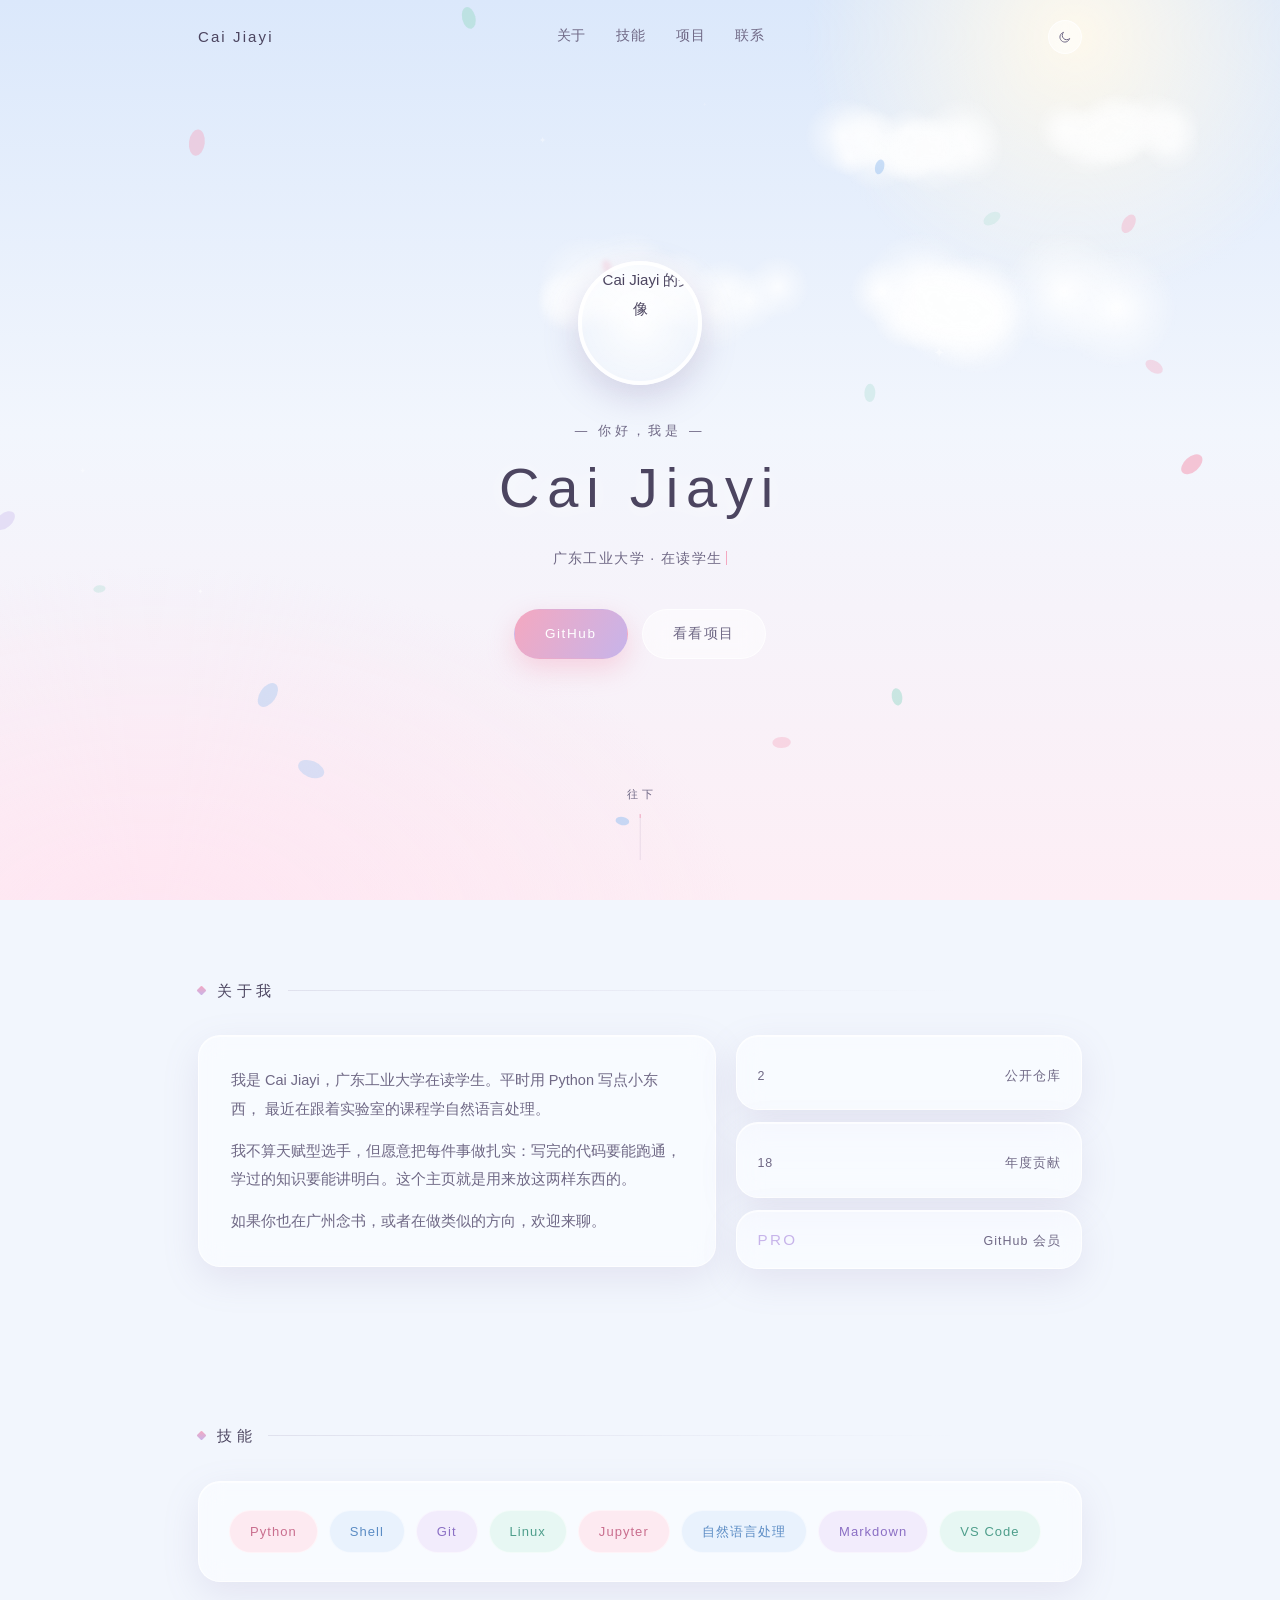
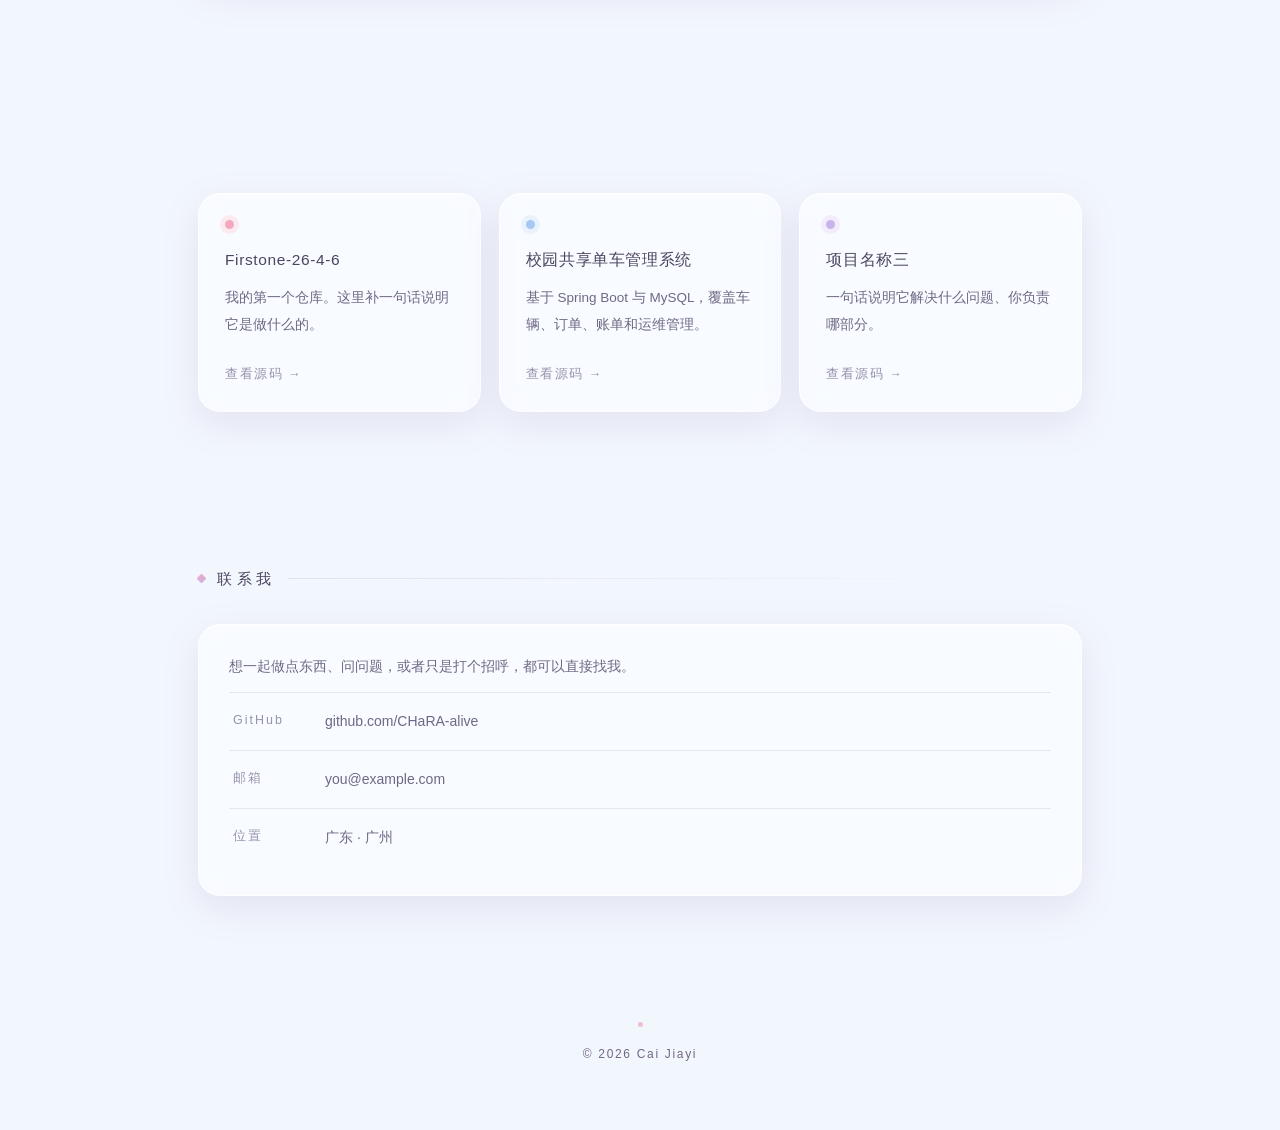
==== index.html @ d414bac1 "Add-campus-bike-management-system" ====
<!DOCTYPE html>
<html lang="zh-CN" data-theme="light">
<head>
  <meta charset="UTF-8" />
  <meta name="viewport" content="width=device-width, initial-scale=1.0" />
  <!-- 改成你的：标签页标题 + 搜索结果里的描述 -->
  <title>Cai Jiayi</title>
  <meta name="description" content="Cai Jiayi 的个人主页。" />
  <link rel="icon" href="data:image/svg+xml,%3Csvg xmlns='http://www.w3.org/2000/svg' viewBox='0 0 32 32'%3E%3Ccircle cx='16' cy='16' r='11' fill='%23f4b6ca'/%3E%3C/svg%3E" />
  <link rel="stylesheet" href="style.css" />
  <script>document.documentElement.classList.add("js");</script>
</head>
<body>
  <!-- 天空、云、花瓣都画在这块 canvas 上 -->
  <canvas id="scene" aria-hidden="true"></canvas>

  <!-- ==================== 导航 ==================== -->
  <header class="nav" id="nav">
    <div class="nav-inner">
      <a class="brand" href="#top">Cai Jiayi</a>
      <nav class="nav-links">
        <a href="#about" class="nav-link">关于</a>
        <a href="#skills" class="nav-link">技能</a>
        <a href="#projects" class="nav-link">项目</a>
        <a href="#contact" class="nav-link">联系</a>
      </nav>
      <button class="theme-btn" id="theme-toggle" type="button" aria-label="切换日夜">
        <svg class="ico-moon" viewBox="0 0 24 24" width="14" height="14" fill="none"
             stroke="currentColor" stroke-width="1.7" stroke-linejoin="round" aria-hidden="true">
          <path d="M20 14.5A8.5 8.5 0 1 1 9.5 4a7 7 0 0 0 10.5 10.5z" />
        </svg>
        <svg class="ico-sun" viewBox="0 0 24 24" width="14" height="14" fill="none"
             stroke="currentColor" stroke-width="1.7" stroke-linecap="round" aria-hidden="true">
          <circle cx="12" cy="12" r="4" />
          <path d="M12 2.8v2M12 19.2v2M4.4 4.4l1.4 1.4M18.2 18.2l1.4 1.4M2.8 12h2M19.2 12h2M4.4 19.6l1.4-1.4M18.2 5.8l1.4-1.4" />
        </svg>
      </button>
    </div>
  </header>

  <main>
    <!-- ==================== 首屏 ==================== -->
    <section class="hero" id="top">
      <div class="hero-inner">
        <!-- 头像：想换成自己的图，把 src 改成本地文件（比如 avatar.jpg）即可 -->
        <div class="avatar-wrap">
          <span class="avatar-halo" aria-hidden="true"></span>
          <img
            class="avatar"
            src="https://avatars.githubusercontent.com/u/273963325?v=4"
            alt="Cai Jiayi 的头像"
          />
        </div>

        <p class="hero-hi">— 你好，我是 —</p>
        <h1 class="hero-name">Cai Jiayi</h1>
        <p class="hero-typed">
          <span id="typed"></span><span class="caret" aria-hidden="true"></span>
        </p>

        <div class="hero-actions">
          <a class="btn btn-solid" href="https://github.com/CHaRA-alive" target="_blank" rel="noopener">GitHub</a>
          <a class="btn btn-line" href="#projects">看看项目</a>
        </div>
      </div>

      <a class="scroll-cue" href="#about" aria-label="向下滚动">
        <span class="cue-text">往下</span>
        <span class="cue-track"><span class="cue-dot"></span></span>
      </a>
    </section>

    <!-- ==================== 关于 ==================== -->
    <section class="section" id="about">
      <h2 class="sec-title reveal">关于我</h2>

      <div class="about-layout">
        <div class="glass panel reveal">
          <p>
            我是 Cai Jiayi，广东工业大学在读学生。平时用 Python 写点小东西，
            最近在跟着实验室的课程学自然语言处理。
          </p>
          <p>
            我不算天赋型选手，但愿意把每件事做扎实：写完的代码要能跑通，
            学过的知识要能讲明白。这个主页就是用来放这两样东西的。
          </p>
          <p class="last">
            如果你也在广州念书，或者在做类似的方向，欢迎来聊。
          </p>
        </div>

        <ul class="facts reveal">
          <li class="glass">
            <b><span class="count" data-count="2">0</span></b>
            <span>公开仓库</span>
          </li>
          <li class="glass">
            <b><span class="count" data-count="18">0</span></b>
            <span>年度贡献</span>
          </li>
          <li class="glass">
            <b class="small">PRO</b>
            <span>GitHub 会员</span>
          </li>
        </ul>
      </div>
    </section>

    <!-- ==================== 技能 ==================== -->
    <section class="section" id="skills">
      <h2 class="sec-title reveal">技能</h2>
      <div class="glass pad reveal">
        <ul class="chips">
          <li class="c1">Python</li>
          <li class="c2">Shell</li>
          <li class="c3">Git</li>
          <li class="c4">Linux</li>
          <li class="c1">Jupyter</li>
          <li class="c2">自然语言处理</li>
          <li class="c3">Markdown</li>
          <li class="c4">VS Code</li>
        </ul>
      </div>
    </section>

    <!-- ==================== 项目 ==================== -->
    <section class="section" id="projects">
      <h2 class="sec-title reveal">项目</h2>

      <div class="cards">
        <a
          class="glass card reveal"
          href="https://github.com/CHaRA-alive/Firstone-26-4-6"
          target="_blank"
          rel="noopener"
        >
          <span class="dot dot-1"></span>
          <h3>Firstone-26-4-6</h3>
          <p>我的第一个仓库。这里补一句话说明它是做什么的。</p>
          <span class="more">查看源码</span>
        </a>

        <a
          class="glass card reveal"
          href="https://github.com/CHaRA-alive/CHaRA-alive.github.io/tree/main/projects/bike-system"
          target="_blank"
          rel="noopener"
        >
          <span class="dot dot-2"></span>
          <h3>校园共享单车管理系统</h3>
          <p>基于 Spring Boot 与 MySQL，覆盖车辆、订单、账单和运维管理。</p>
          <span class="more">查看源码</span>
        </a>

        <a class="glass card reveal" href="https://github.com/CHaRA-alive?tab=repositories" target="_blank" rel="noopener">
          <span class="dot dot-3"></span>
          <h3>项目名称三</h3>
          <p>一句话说明它解决什么问题、你负责哪部分。</p>
          <span class="more">查看源码</span>
        </a>
      </div>
    </section>

    <!-- ==================== 联系 ==================== -->
    <section class="section" id="contact">
      <h2 class="sec-title reveal">联系我</h2>
      <div class="glass pad reveal">
        <p class="contact-lead">
          想一起做点东西、问问题，或者只是打个招呼，都可以直接找我。
        </p>
        <ul class="contact-list">
          <li>
            <span class="k">GitHub</span>
            <a href="https://github.com/CHaRA-alive" target="_blank" rel="noopener">github.com/CHaRA-alive</a>
          </li>
          <li>
            <span class="k">邮箱</span>
            <a href="mailto:you@example.com">you@example.com</a>
          </li>
          <li>
            <span class="k">位置</span>
            <span class="v">广东 · 广州</span>
          </li>
        </ul>
      </div>
    </section>
  </main>

  <footer class="footer">
    <span class="footer-star" aria-hidden="true"></span>
    <p>© <span id="year">2026</span> Cai Jiayi</p>
  </footer>

  <button class="to-top" id="to-top" type="button" aria-label="回到顶部">↑</button>

  <script src="script.js"></script>
</body>
</html>
---- style.css ----
/* =========================================================
   配色：改这里就能换整站颜色

   ★ 想用自己的二次元图片当背景：
     把下面 --hero-image 的 none 改成 url("background.jpg")，
     把图片放进同一个文件夹即可（建议 1920×1080 以上）。
   ========================================================= */
:root {
  --hero-image: none;

  /* 天空渐变：上面冷蓝，下面暖粉 —— 动漫黄昏的常见配色 */
  --sky-1: #dbe8fb;
  --sky-2: #f2f6fd;
  --sky-3: #fdeef5;

  --ink: #4c4560;
  --ink-2: #6f6885;
  --muted: #9791ac;

  /* 四个粉彩点缀色 */
  --pink: #f4a8c0;
  --pink-soft: #fdeaf1;
  --blue: #a6c8f2;
  --blue-soft: #e9f2fd;
  --lav: #c7b4ea;
  --lav-soft: #f2ecfc;
  --mint: #a7ddd0;
  --mint-soft: #e7f7f3;

  /* 玻璃 */
  --glass: rgba(255, 255, 255, 0.5);
  --glass-hi: rgba(255, 255, 255, 0.72);
  --glass-line: rgba(255, 255, 255, 0.75);
  --glass-line-hi: rgba(255, 255, 255, 0.95);
  --glass-shadow: 0 12px 36px rgba(140, 130, 175, 0.15);
  --line: rgba(122, 104, 148, 0.14);

  --font-sans: -apple-system, BlinkMacSystemFont, "PingFang SC",
    "Hiragino Sans GB", "Microsoft YaHei", "Segoe UI", sans-serif;
  --maxw: 940px;
}

/* 夜空 */
[data-theme="dark"] {
  --sky-1: #1a1f3d;
  --sky-2: #241f45;
  --sky-3: #38274a;

  --ink: #ece8f7;
  --ink-2: #bdb6d2;
  --muted: #8b84a6;

  --pink: #eaa6c2;
  --blue: #9dc2f0;
  --lav: #bfa9e6;
  --mint: #a4dbd0;
  --pink-soft: rgba(244, 168, 192, 0.14);
  --blue-soft: rgba(166, 200, 242, 0.14);
  --lav-soft: rgba(199, 180, 234, 0.14);
  --mint-soft: rgba(167, 221, 208, 0.14);

  --glass: rgba(255, 255, 255, 0.07);
  --glass-hi: rgba(255, 255, 255, 0.11);
  --glass-line: rgba(255, 255, 255, 0.14);
  --glass-line-hi: rgba(255, 255, 255, 0.24);
  --glass-shadow: 0 12px 36px rgba(0, 0, 0, 0.32);
  --line: rgba(255, 255, 255, 0.12);
}

* { box-sizing: border-box; }

html {
  scroll-behavior: smooth;
  scroll-padding-top: 84px;
}

body {
  margin: 0;
  min-height: 100vh;
  color: var(--ink);
  font-family: var(--font-sans);
  font-size: 15px;
  line-height: 1.95;
  overflow-x: hidden;
  -webkit-font-smoothing: antialiased;

  /* 第一层：你的图片（默认没有）；第二层：天空渐变 */
  background-color: var(--sky-2);
  background-image: var(--hero-image),
    linear-gradient(180deg, var(--sky-1) 0%, var(--sky-2) 48%, var(--sky-3) 100%);
  background-size: cover, cover;
  background-position: center top, center;
  background-attachment: fixed, fixed;
  background-repeat: no-repeat, no-repeat;
  transition: color 0.5s ease;
}

/* 阳光与地平线的柔光 */
body::before {
  content: "";
  position: fixed;
  inset: 0;
  z-index: 0;
  pointer-events: none;
  background:
    radial-gradient(34vw 34vw at 84% 4%, rgba(255, 249, 235, 0.95), transparent 62%),
    radial-gradient(64vw 40vw at 12% 104%, rgba(255, 226, 240, 0.72), transparent 72%);
}

[data-theme="dark"] body::before {
  background:
    radial-gradient(30vw 30vw at 84% 4%, rgba(255, 246, 214, 0.22), transparent 62%),
    radial-gradient(64vw 40vw at 12% 104%, rgba(120, 90, 160, 0.42), transparent 72%);
}

a { color: inherit; text-decoration: none; }

/* ===================== 云与花瓣的画布 ===================== */
#scene {
  position: fixed;
  inset: 0;
  width: 100%;
  height: 100%;
  z-index: 1;
  pointer-events: none;
}

.nav, main, .footer, .to-top { position: relative; z-index: 2; }

/* ===================== 毛玻璃 ===================== */
.glass {
  border-radius: 22px;
  background: var(--glass);
  border: 1px solid var(--glass-line);
  backdrop-filter: blur(12px) saturate(150%);
  -webkit-backdrop-filter: blur(12px) saturate(150%);
  box-shadow: var(--glass-shadow), inset 0 1px 0 rgba(255, 255, 255, 0.7);
  transition: background 0.45s ease, border-color 0.45s ease, box-shadow 0.45s ease,
    transform 0.45s cubic-bezier(0.22, 1, 0.36, 1);
}

[data-theme="dark"] .glass {
  box-shadow: var(--glass-shadow), inset 0 1px 0 rgba(255, 255, 255, 0.07);
}

.pad { padding: 28px 30px; }

/* ===================== 导航 ===================== */
.nav {
  position: fixed;
  top: 0;
  left: 0;
  right: 0;
  z-index: 10;
  border-bottom: 1px solid transparent;
  transition: background 0.4s ease, border-color 0.4s ease, backdrop-filter 0.4s ease;
}

.nav.scrolled {
  background: var(--glass);
  backdrop-filter: blur(14px) saturate(160%);
  -webkit-backdrop-filter: blur(14px) saturate(160%);
  border-bottom-color: var(--glass-line);
}

.nav-inner {
  max-width: var(--maxw);
  margin: 0 auto;
  padding: 20px 28px;
  display: flex;
  align-items: center;
  justify-content: space-between;
  gap: 18px;
}

.brand {
  font-size: 15px;
  font-weight: 500;
  letter-spacing: 0.14em;
}

.nav-links {
  display: flex;
  gap: 30px;
  font-size: 13.5px;
  letter-spacing: 0.06em;
}

.nav-link {
  position: relative;
  color: var(--ink-2);
  padding-bottom: 2px;
  transition: color 0.3s ease;
}

.nav-link::after {
  content: "";
  position: absolute;
  left: 50%;
  bottom: -5px;
  width: 4px;
  height: 4px;
  margin-left: -2px;
  border-radius: 50%;
  background: var(--pink);
  opacity: 0;
  transform: scale(0.4);
  transition: opacity 0.3s ease, transform 0.3s ease;
}

.nav-link:hover { color: var(--ink); }
.nav-link.active { color: var(--ink); }
.nav-link.active::after,
.nav-link:hover::after { opacity: 1; transform: scale(1); }

.theme-btn {
  width: 34px;
  height: 34px;
  display: grid;
  place-items: center;
  border-radius: 50%;
  border: 1px solid var(--glass-line);
  background: var(--glass);
  backdrop-filter: blur(10px);
  -webkit-backdrop-filter: blur(10px);
  color: var(--ink-2);
  cursor: pointer;
  transition: color 0.3s ease, border-color 0.3s ease, transform 0.4s ease;
}

.theme-btn:hover {
  color: var(--pink);
  border-color: var(--pink);
  transform: rotate(18deg);
}

.theme-btn svg { display: block; }
.ico-sun { display: none !important; }
[data-theme="dark"] .ico-sun { display: block !important; }
[data-theme="dark"] .ico-moon { display: none !important; }

/* ===================== 首屏 ===================== */
.hero {
  min-height: 100vh;
  min-height: 100svh;
  display: flex;
  flex-direction: column;
  align-items: center;
  justify-content: center;
  text-align: center;
  padding: 130px 28px 110px;
  position: relative;
}

.hero-inner { max-width: 620px; }

.avatar-wrap {
  position: relative;
  width: 124px;
  height: 124px;
  margin: 0 auto 34px;
  animation: float 6.5s ease-in-out infinite;
}

@keyframes float {
  0%, 100% { transform: translateY(0); }
  50% { transform: translateY(-9px); }
}

.avatar-halo {
  position: absolute;
  inset: -16px;
  border-radius: 50%;
  background: radial-gradient(circle, rgba(255, 255, 255, 0.85), rgba(255, 255, 255, 0) 70%);
  backdrop-filter: blur(2px);
  animation: halo 5s ease-in-out infinite;
}

@keyframes halo {
  0%, 100% { transform: scale(1); opacity: 0.95; }
  50% { transform: scale(1.14); opacity: 0.5; }
}

.avatar {
  position: relative;
  width: 100%;
  height: 100%;
  border-radius: 50%;
  object-fit: cover;
  display: block;
  border: 4px solid rgba(255, 255, 255, 0.9);
  box-shadow: 0 12px 34px rgba(140, 130, 175, 0.3);
}

[data-theme="dark"] .avatar { border-color: rgba(255, 255, 255, 0.18); }

.hero-hi {
  margin: 0 0 10px;
  font-size: 12.5px;
  letter-spacing: 0.3em;
  color: var(--ink-2);
}

.hero-name {
  margin: 0;
  font-size: clamp(2.2rem, 7vw, 3.5rem);
  font-weight: 300;
  letter-spacing: 0.14em;
  line-height: 1.25;
  color: var(--ink);
  text-shadow: 0 2px 18px rgba(255, 255, 255, 0.9);
}

[data-theme="dark"] .hero-name { text-shadow: 0 2px 18px rgba(0, 0, 0, 0.6); }

.hero-typed {
  margin: 22px 0 36px;
  min-height: 1.9em;
  font-size: 14px;
  letter-spacing: 0.1em;
  color: var(--ink-2);
  text-shadow: 0 1px 10px rgba(255, 255, 255, 0.85);
}

[data-theme="dark"] .hero-typed { text-shadow: 0 1px 10px rgba(0, 0, 0, 0.55); }

.caret {
  display: inline-block;
  width: 1px;
  height: 1em;
  margin-left: 4px;
  vertical-align: -0.12em;
  background: var(--pink);
  animation: blink 1.1s steps(1) infinite;
}

@keyframes blink { 50% { opacity: 0; } }

.hero-actions {
  display: flex;
  gap: 14px;
  justify-content: center;
  flex-wrap: wrap;
}

/* ===================== 按钮 ===================== */
.btn {
  display: inline-block;
  padding: 11px 30px;
  border-radius: 999px;
  font-size: 13.5px;
  letter-spacing: 0.12em;
  border: 1px solid transparent;
  transition: transform 0.35s cubic-bezier(0.22, 1, 0.36, 1), box-shadow 0.35s ease,
    border-color 0.35s ease, color 0.35s ease, background 0.35s ease;
}

.btn:hover { transform: translateY(-3px); }

.btn-solid {
  background: linear-gradient(120deg, var(--pink), var(--lav));
  color: #fff;
  box-shadow: 0 10px 26px rgba(244, 168, 192, 0.45);
}

.btn-solid:hover { box-shadow: 0 16px 34px rgba(244, 168, 192, 0.55); }

.btn-line {
  border-color: var(--glass-line);
  background: var(--glass);
  backdrop-filter: blur(12px);
  -webkit-backdrop-filter: blur(12px);
  color: var(--ink-2);
}

.btn-line:hover { border-color: var(--blue); color: var(--ink); }

/* ===================== 向下滚动 ===================== */
.scroll-cue {
  position: absolute;
  bottom: 40px;
  left: 50%;
  transform: translateX(-50%);
  display: flex;
  flex-direction: column;
  align-items: center;
  gap: 10px;
}

.cue-text {
  font-size: 10.5px;
  letter-spacing: 0.4em;
  color: var(--ink-2);
  padding-left: 0.4em;
}

.cue-track {
  position: relative;
  width: 1px;
  height: 46px;
  background: var(--line);
  overflow: hidden;
}

.cue-dot {
  position: absolute;
  left: -1.5px;
  width: 4px;
  height: 4px;
  border-radius: 50%;
  background: var(--pink);
  animation: drop 2.2s cubic-bezier(0.6, 0, 0.4, 1) infinite;
}

@keyframes drop {
  0% { top: -6px; opacity: 0; }
  25% { opacity: 1; }
  70% { opacity: 1; }
  100% { top: 46px; opacity: 0; }
}

/* ===================== 区块 ===================== */
.section {
  max-width: var(--maxw);
  margin: 0 auto;
  padding: 76px 28px;
}

.sec-title {
  display: flex;
  align-items: center;
  gap: 12px;
  margin: 0 0 30px;
  font-size: 15px;
  font-weight: 500;
  letter-spacing: 0.3em;
}

.sec-title::before {
  content: "";
  width: 7px;
  height: 7px;
  border-radius: 1px;
  background: linear-gradient(135deg, var(--pink), var(--lav));
  transform: rotate(45deg);
}

.sec-title::after {
  content: "";
  flex: 1;
  height: 1px;
  background: linear-gradient(90deg, var(--line), transparent 85%);
}

/* ===================== 关于 ===================== */
.about-layout {
  display: grid;
  grid-template-columns: 1.5fr 1fr;
  gap: 20px;
  align-items: start;
}

.panel { padding: 30px 32px; }

.panel p {
  margin: 0 0 14px;
  color: var(--ink-2);
  font-size: 14.5px;
}

.panel p.last { margin-bottom: 0; }

.facts {
  list-style: none;
  margin: 0;
  padding: 0;
  display: grid;
  gap: 12px;
}

.facts li {
  display: flex;
  align-items: baseline;
  justify-content: space-between;
  gap: 12px;
  padding: 14px 20px;
}

.facts li:hover {
  transform: translateX(5px);
  border-color: var(--glass-line-hi);
}

.facts b {
  font-size: 1.45rem;
  font-weight: 400;
  color: var(--pink);
}

.facts b.small { font-size: 0.95rem; letter-spacing: 0.16em; color: var(--lav); }

.facts span { font-size: 12.5px; letter-spacing: 0.08em; color: var(--ink-2); }

/* ===================== 技能 ===================== */
.chips {
  list-style: none;
  margin: 0;
  padding: 0;
  display: flex;
  flex-wrap: wrap;
  gap: 11px;
}

.chips li {
  padding: 8px 20px;
  border-radius: 999px;
  font-size: 13px;
  letter-spacing: 0.08em;
  border: 1px solid rgba(255, 255, 255, 0.5);
  transition: transform 0.4s cubic-bezier(0.22, 1, 0.36, 1), box-shadow 0.4s ease;
}

.chips li:hover {
  transform: translateY(-4px);
  box-shadow: 0 10px 22px rgba(150, 135, 185, 0.22);
}

.c1 { background: var(--pink-soft); color: #c96e8e; }
.c2 { background: var(--blue-soft); color: #5b8cc4; }
.c3 { background: var(--lav-soft); color: #8b6fc4; }
.c4 { background: var(--mint-soft); color: #4e9e8b; }

[data-theme="dark"] .c1 { color: #f0b3c8; }
[data-theme="dark"] .c2 { color: #b0cdf5; }
[data-theme="dark"] .c3 { color: #cebdee; }
[data-theme="dark"] .c4 { color: #b0e3d7; }
[data-theme="dark"] .chips li { border-color: rgba(255, 255, 255, 0.12); }

/* ===================== 项目 ===================== */
.cards {
  display: grid;
  grid-template-columns: repeat(auto-fit, minmax(240px, 1fr));
  gap: 18px;
}

.card {
  display: block;
  padding: 26px 26px 24px;
}

.card:hover {
  transform: translateY(-7px);
  background: var(--glass-hi);
  border-color: var(--glass-line-hi);
}

.dot {
  display: block;
  width: 9px;
  height: 9px;
  border-radius: 50%;
  margin-bottom: 16px;
}

.dot-1 { background: var(--pink); box-shadow: 0 0 0 5px var(--pink-soft); }
.dot-2 { background: var(--blue); box-shadow: 0 0 0 5px var(--blue-soft); }
.dot-3 { background: var(--lav); box-shadow: 0 0 0 5px var(--lav-soft); }

.card h3 {
  margin: 0 0 10px;
  font-size: 15.5px;
  font-weight: 500;
  letter-spacing: 0.04em;
}

.card p {
  margin: 0 0 20px;
  font-size: 13.5px;
  color: var(--ink-2);
}

.more {
  font-size: 12.5px;
  letter-spacing: 0.12em;
  color: var(--muted);
  transition: color 0.35s ease;
}

.more::after { content: " →"; }
.card:hover .more { color: var(--pink); }

/* ===================== 联系 ===================== */
.contact-lead {
  margin: 0 0 12px;
  font-size: 14px;
  color: var(--ink-2);
}

.contact-list {
  list-style: none;
  margin: 0;
  padding: 0;
  border-top: 1px solid var(--line);
}

.contact-list li {
  display: flex;
  gap: 24px;
  padding: 15px 4px;
  border-bottom: 1px solid var(--line);
  font-size: 14px;
  transition: padding-left 0.4s cubic-bezier(0.22, 1, 0.36, 1);
}

.contact-list li:last-child { border-bottom: 0; }
.contact-list li:hover { padding-left: 14px; }

.contact-list .k {
  flex: 0 0 68px;
  font-size: 12.5px;
  letter-spacing: 0.16em;
  color: var(--muted);
}

.contact-list a { color: var(--ink-2); transition: color 0.3s ease; }
.contact-list a:hover { color: var(--pink); }
.contact-list .v { color: var(--ink-2); }

/* ===================== 页脚 ===================== */
.footer {
  padding: 50px 28px 64px;
  text-align: center;
}

.footer-star {
  display: block;
  width: 5px;
  height: 5px;
  margin: 0 auto 16px;
  border-radius: 50%;
  background: var(--pink);
  opacity: 0.75;
}

.footer p {
  margin: 0;
  font-size: 12px;
  letter-spacing: 0.14em;
  color: var(--ink-2);
  text-shadow: 0 1px 10px rgba(255, 255, 255, 0.8);
}

[data-theme="dark"] .footer p { text-shadow: 0 1px 10px rgba(0, 0, 0, 0.6); }

/* ===================== 回到顶部 ===================== */
.to-top {
  position: fixed;
  right: 26px;
  bottom: 26px;
  z-index: 10;
  width: 40px;
  height: 40px;
  border-radius: 50%;
  border: 1px solid var(--glass-line);
  background: var(--glass);
  backdrop-filter: blur(12px);
  -webkit-backdrop-filter: blur(12px);
  color: var(--ink-2);
  font-size: 14px;
  cursor: pointer;
  opacity: 0;
  visibility: hidden;
  transform: translateY(10px);
  transition: opacity 0.45s ease, transform 0.45s ease, visibility 0.45s,
    color 0.35s ease, border-color 0.35s ease;
}

.to-top.show { opacity: 1; visibility: visible; transform: none; }
.to-top:hover { color: var(--pink); border-color: var(--pink); }

/* ===================== 滚动出现 ===================== */
.js .reveal {
  opacity: 0;
  transform: translateY(20px);
  transition: opacity 0.95s cubic-bezier(0.22, 1, 0.36, 1),
    transform 0.95s cubic-bezier(0.22, 1, 0.36, 1);
}

.js .reveal.in {
  opacity: 1;
  transform: none;
}

.js .cards .reveal:nth-child(2) { transition-delay: 0.1s; }
.js .cards .reveal:nth-child(3) { transition-delay: 0.2s; }
.js .facts.reveal li:nth-child(2) { transition-delay: 0.08s; }
.js .facts.reveal li:nth-child(3) { transition-delay: 0.16s; }

/* ===================== 窄屏 ===================== */
@media (max-width: 760px) {
  body { font-size: 14.5px; }
  .nav-inner { padding: 15px 18px; }
  .nav-links { gap: 18px; font-size: 12.5px; }
  .brand { font-size: 13.5px; }
  .section { padding: 56px 20px; }
  .about-layout { grid-template-columns: 1fr; gap: 14px; }
  .panel { padding: 24px 22px; }
  .pad { padding: 22px 20px; }
  .avatar-wrap { width: 104px; height: 104px; margin-bottom: 26px; }
  .hero-name { letter-spacing: 0.1em; }
  .to-top { right: 16px; bottom: 16px; }
  .glass { backdrop-filter: blur(9px) saturate(140%); -webkit-backdrop-filter: blur(9px) saturate(140%); }
}

@media (prefers-reduced-motion: reduce) {
  html { scroll-behavior: auto; }
  .avatar-wrap, .avatar-halo, .cue-dot, .caret { animation: none !important; }
  .js .reveal { opacity: 1; transform: none; transition: none; }
}
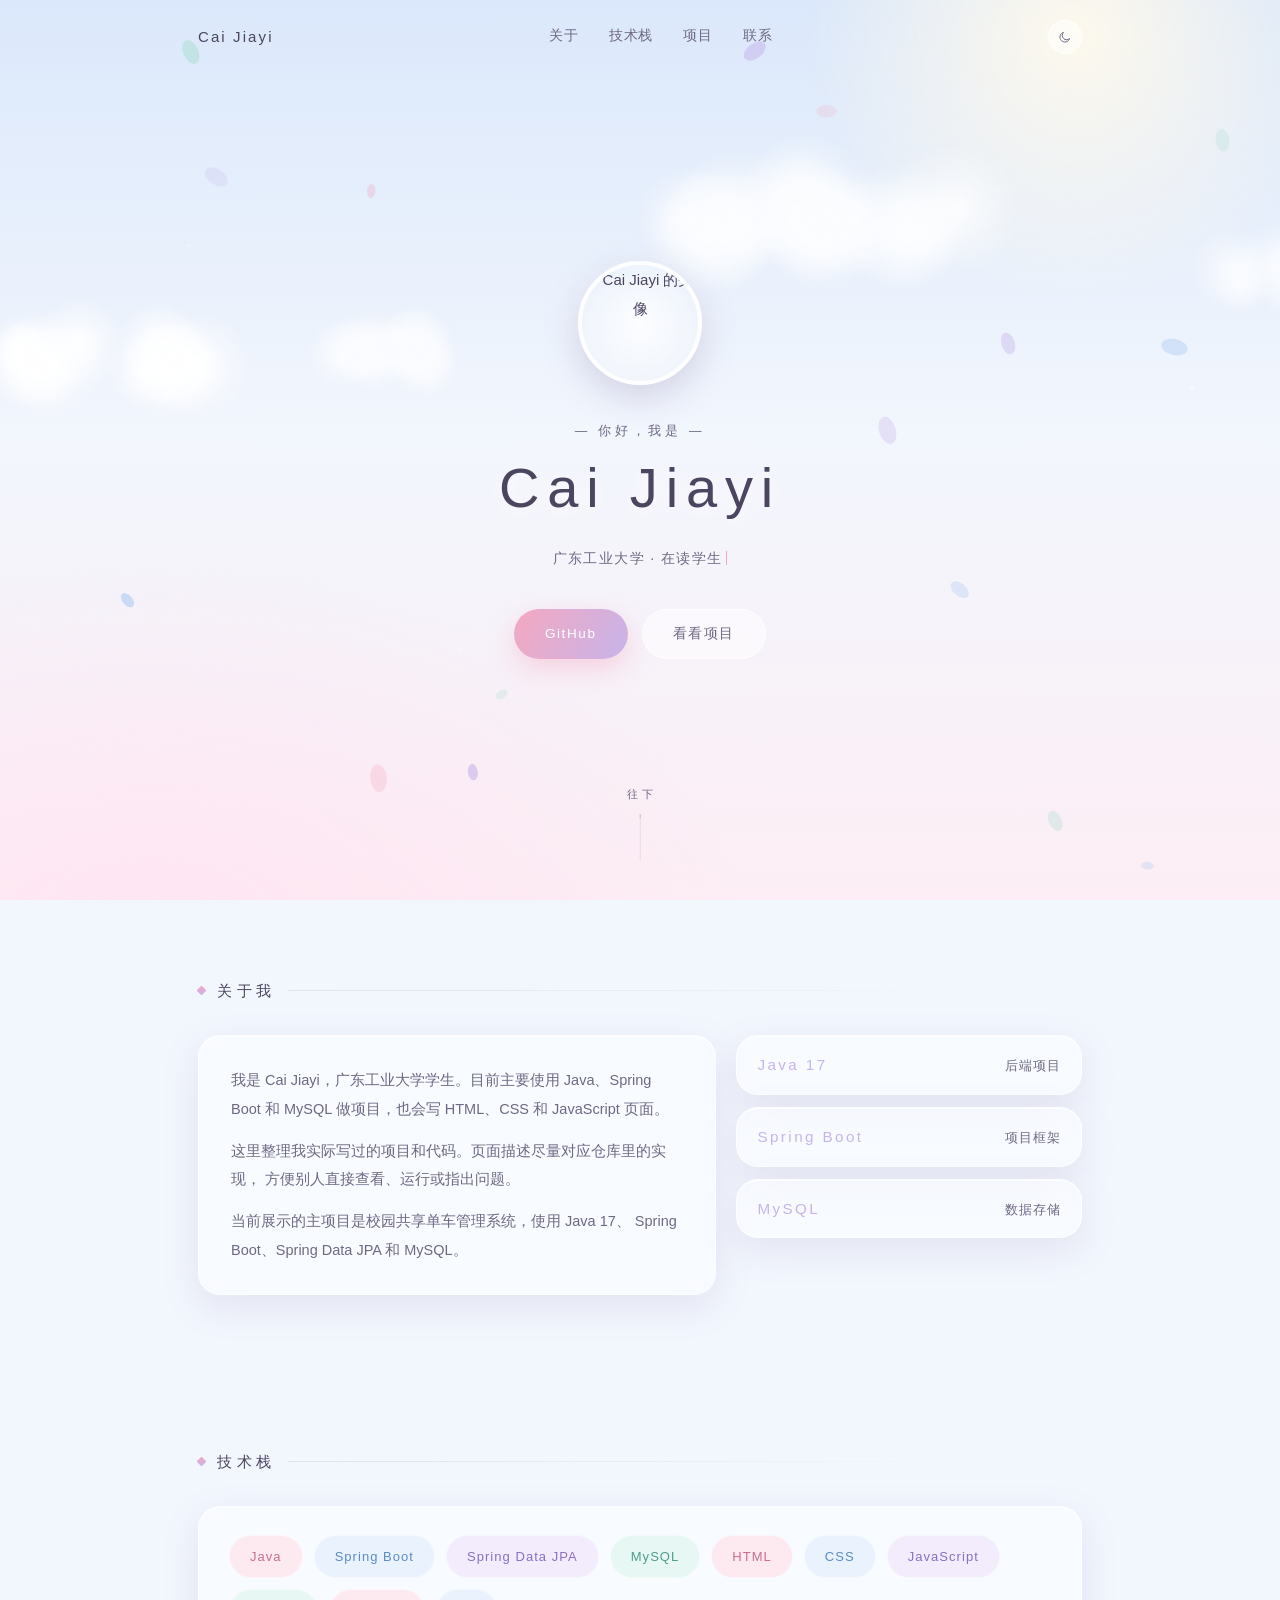
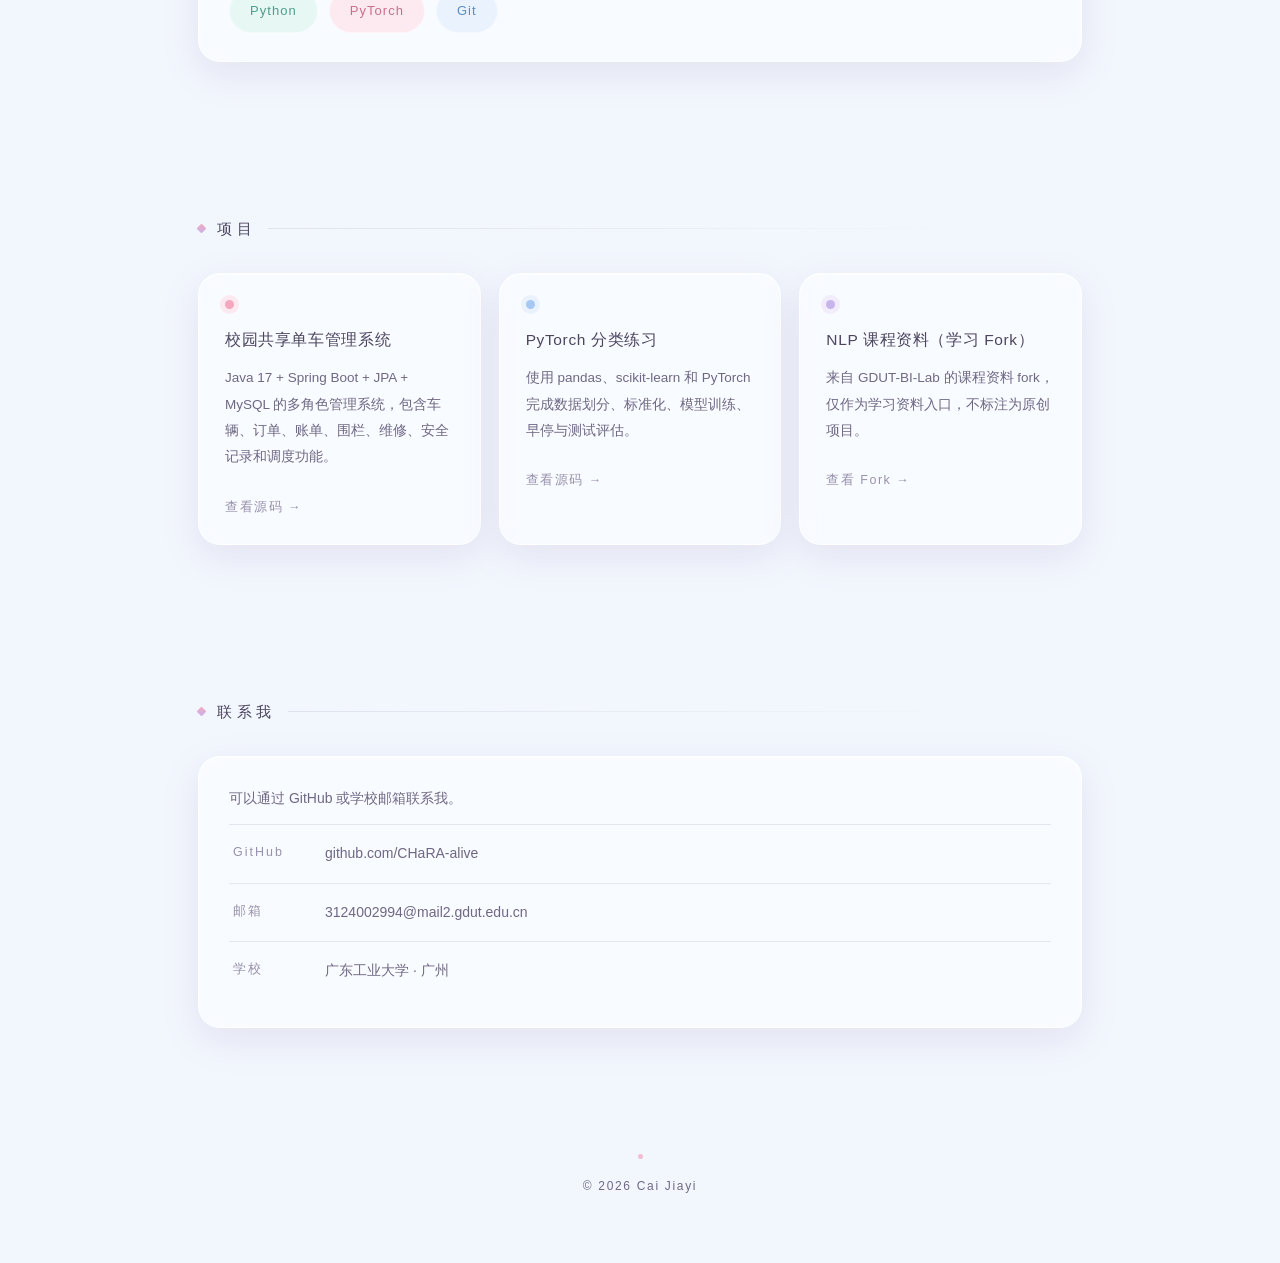
==== commit 6a99d56f: "Correct-homepage-content" ====
--- a/index.html
+++ b/index.html
@@ -3,9 +3,8 @@
 <head>
   <meta charset="UTF-8" />
   <meta name="viewport" content="width=device-width, initial-scale=1.0" />
-  <!-- 改成你的：标签页标题 + 搜索结果里的描述 -->
-  <title>Cai Jiayi</title>
-  <meta name="description" content="Cai Jiayi 的个人主页。" />
+  <title>Cai Jiayi | 个人项目主页</title>
+  <meta name="description" content="Cai Jiayi 的个人项目主页，记录 Java、Spring Boot 和 MySQL 相关项目。" />
   <link rel="icon" href="data:image/svg+xml,%3Csvg xmlns='http://www.w3.org/2000/svg' viewBox='0 0 32 32'%3E%3Ccircle cx='16' cy='16' r='11' fill='%23f4b6ca'/%3E%3C/svg%3E" />
   <link rel="stylesheet" href="style.css" />
   <script>document.documentElement.classList.add("js");</script>
@@ -20,7 +19,7 @@
       <a class="brand" href="#top">Cai Jiayi</a>
       <nav class="nav-links">
         <a href="#about" class="nav-link">关于</a>
-        <a href="#skills" class="nav-link">技能</a>
+        <a href="#skills" class="nav-link">技术栈</a>
         <a href="#projects" class="nav-link">项目</a>
         <a href="#contact" class="nav-link">联系</a>
       </nav>
@@ -42,7 +41,6 @@
     <!-- ==================== 首屏 ==================== -->
     <section class="hero" id="top">
       <div class="hero-inner">
-        <!-- 头像：想换成自己的图，把 src 改成本地文件（比如 avatar.jpg）即可 -->
         <div class="avatar-wrap">
           <span class="avatar-halo" aria-hidden="true"></span>
           <img
@@ -77,30 +75,31 @@
       <div class="about-layout">
         <div class="glass panel reveal">
           <p>
-            我是 Cai Jiayi，广东工业大学在读学生。平时用 Python 写点小东西，
-            最近在跟着实验室的课程学自然语言处理。
+            我是 Cai Jiayi，广东工业大学学生。目前主要使用 Java、Spring Boot
+            和 MySQL 做项目，也会写 HTML、CSS 和 JavaScript 页面。
           </p>
           <p>
-            我不算天赋型选手，但愿意把每件事做扎实：写完的代码要能跑通，
-            学过的知识要能讲明白。这个主页就是用来放这两样东西的。
+            这里整理我实际写过的项目和代码。页面描述尽量对应仓库里的实现，
+            方便别人直接查看、运行或指出问题。
           </p>
           <p class="last">
-            如果你也在广州念书，或者在做类似的方向，欢迎来聊。
+            当前展示的主项目是校园共享单车管理系统，使用 Java 17、
+            Spring Boot、Spring Data JPA 和 MySQL。
           </p>
         </div>
 
         <ul class="facts reveal">
           <li class="glass">
-            <b><span class="count" data-count="2">0</span></b>
-            <span>公开仓库</span>
+            <b class="small">Java 17</b>
+            <span>后端项目</span>
           </li>
           <li class="glass">
-            <b><span class="count" data-count="18">0</span></b>
-            <span>年度贡献</span>
+            <b class="small">Spring Boot</b>
+            <span>项目框架</span>
           </li>
           <li class="glass">
-            <b class="small">PRO</b>
-            <span>GitHub 会员</span>
+            <b class="small">MySQL</b>
+            <span>数据存储</span>
           </li>
         </ul>
       </div>
@@ -108,17 +107,19 @@
 
     <!-- ==================== 技能 ==================== -->
     <section class="section" id="skills">
-      <h2 class="sec-title reveal">技能</h2>
+      <h2 class="sec-title reveal">技术栈</h2>
       <div class="glass pad reveal">
         <ul class="chips">
-          <li class="c1">Python</li>
-          <li class="c2">Shell</li>
-          <li class="c3">Git</li>
-          <li class="c4">Linux</li>
-          <li class="c1">Jupyter</li>
-          <li class="c2">自然语言处理</li>
-          <li class="c3">Markdown</li>
-          <li class="c4">VS Code</li>
+          <li class="c1">Java</li>
+          <li class="c2">Spring Boot</li>
+          <li class="c3">Spring Data JPA</li>
+          <li class="c4">MySQL</li>
+          <li class="c1">HTML</li>
+          <li class="c2">CSS</li>
+          <li class="c3">JavaScript</li>
+          <li class="c4">Python</li>
+          <li class="c1">PyTorch</li>
+          <li class="c2">Git</li>
         </ul>
       </div>
     </section>
@@ -130,33 +131,33 @@
       <div class="cards">
         <a
           class="glass card reveal"
-          href="https://github.com/CHaRA-alive/Firstone-26-4-6"
+          href="https://github.com/CHaRA-alive/CHaRA-alive.github.io/tree/main/projects/bike-system"
           target="_blank"
           rel="noopener"
         >
           <span class="dot dot-1"></span>
-          <h3>Firstone-26-4-6</h3>
-          <p>我的第一个仓库。这里补一句话说明它是做什么的。</p>
+          <h3>校园共享单车管理系统</h3>
+          <p>Java 17 + Spring Boot + JPA + MySQL 的多角色管理系统，包含车辆、订单、账单、围栏、维修、安全记录和调度功能。</p>
           <span class="more">查看源码</span>
         </a>
 
         <a
           class="glass card reveal"
-          href="https://github.com/CHaRA-alive/CHaRA-alive.github.io/tree/main/projects/bike-system"
+          href="https://github.com/CHaRA-alive/Firstone-26-4-6"
           target="_blank"
           rel="noopener"
         >
           <span class="dot dot-2"></span>
-          <h3>校园共享单车管理系统</h3>
-          <p>基于 Spring Boot 与 MySQL，覆盖车辆、订单、账单和运维管理。</p>
+          <h3>PyTorch 分类练习</h3>
+          <p>使用 pandas、scikit-learn 和 PyTorch 完成数据划分、标准化、模型训练、早停与测试评估。</p>
           <span class="more">查看源码</span>
         </a>
 
-        <a class="glass card reveal" href="https://github.com/CHaRA-alive?tab=repositories" target="_blank" rel="noopener">
+        <a class="glass card reveal" href="https://github.com/CHaRA-alive/teaching-nlp" target="_blank" rel="noopener">
           <span class="dot dot-3"></span>
-          <h3>项目名称三</h3>
-          <p>一句话说明它解决什么问题、你负责哪部分。</p>
-          <span class="more">查看源码</span>
+          <h3>NLP 课程资料（学习 Fork）</h3>
+          <p>来自 GDUT-BI-Lab 的课程资料 fork，仅作为学习资料入口，不标注为原创项目。</p>
+          <span class="more">查看 Fork</span>
         </a>
       </div>
     </section>
@@ -166,7 +167,7 @@
       <h2 class="sec-title reveal">联系我</h2>
       <div class="glass pad reveal">
         <p class="contact-lead">
-          想一起做点东西、问问题，或者只是打个招呼，都可以直接找我。
+          可以通过 GitHub 或学校邮箱联系我。
         </p>
         <ul class="contact-list">
           <li>
@@ -175,11 +176,11 @@
           </li>
           <li>
             <span class="k">邮箱</span>
-            <a href="mailto:you@example.com">you@example.com</a>
+            <a href="mailto:3124002994@mail2.gdut.edu.cn">3124002994@mail2.gdut.edu.cn</a>
           </li>
           <li>
-            <span class="k">位置</span>
-            <span class="v">广东 · 广州</span>
+            <span class="k">学校</span>
+            <span class="v">广东工业大学 · 广州</span>
           </li>
         </ul>
       </div>
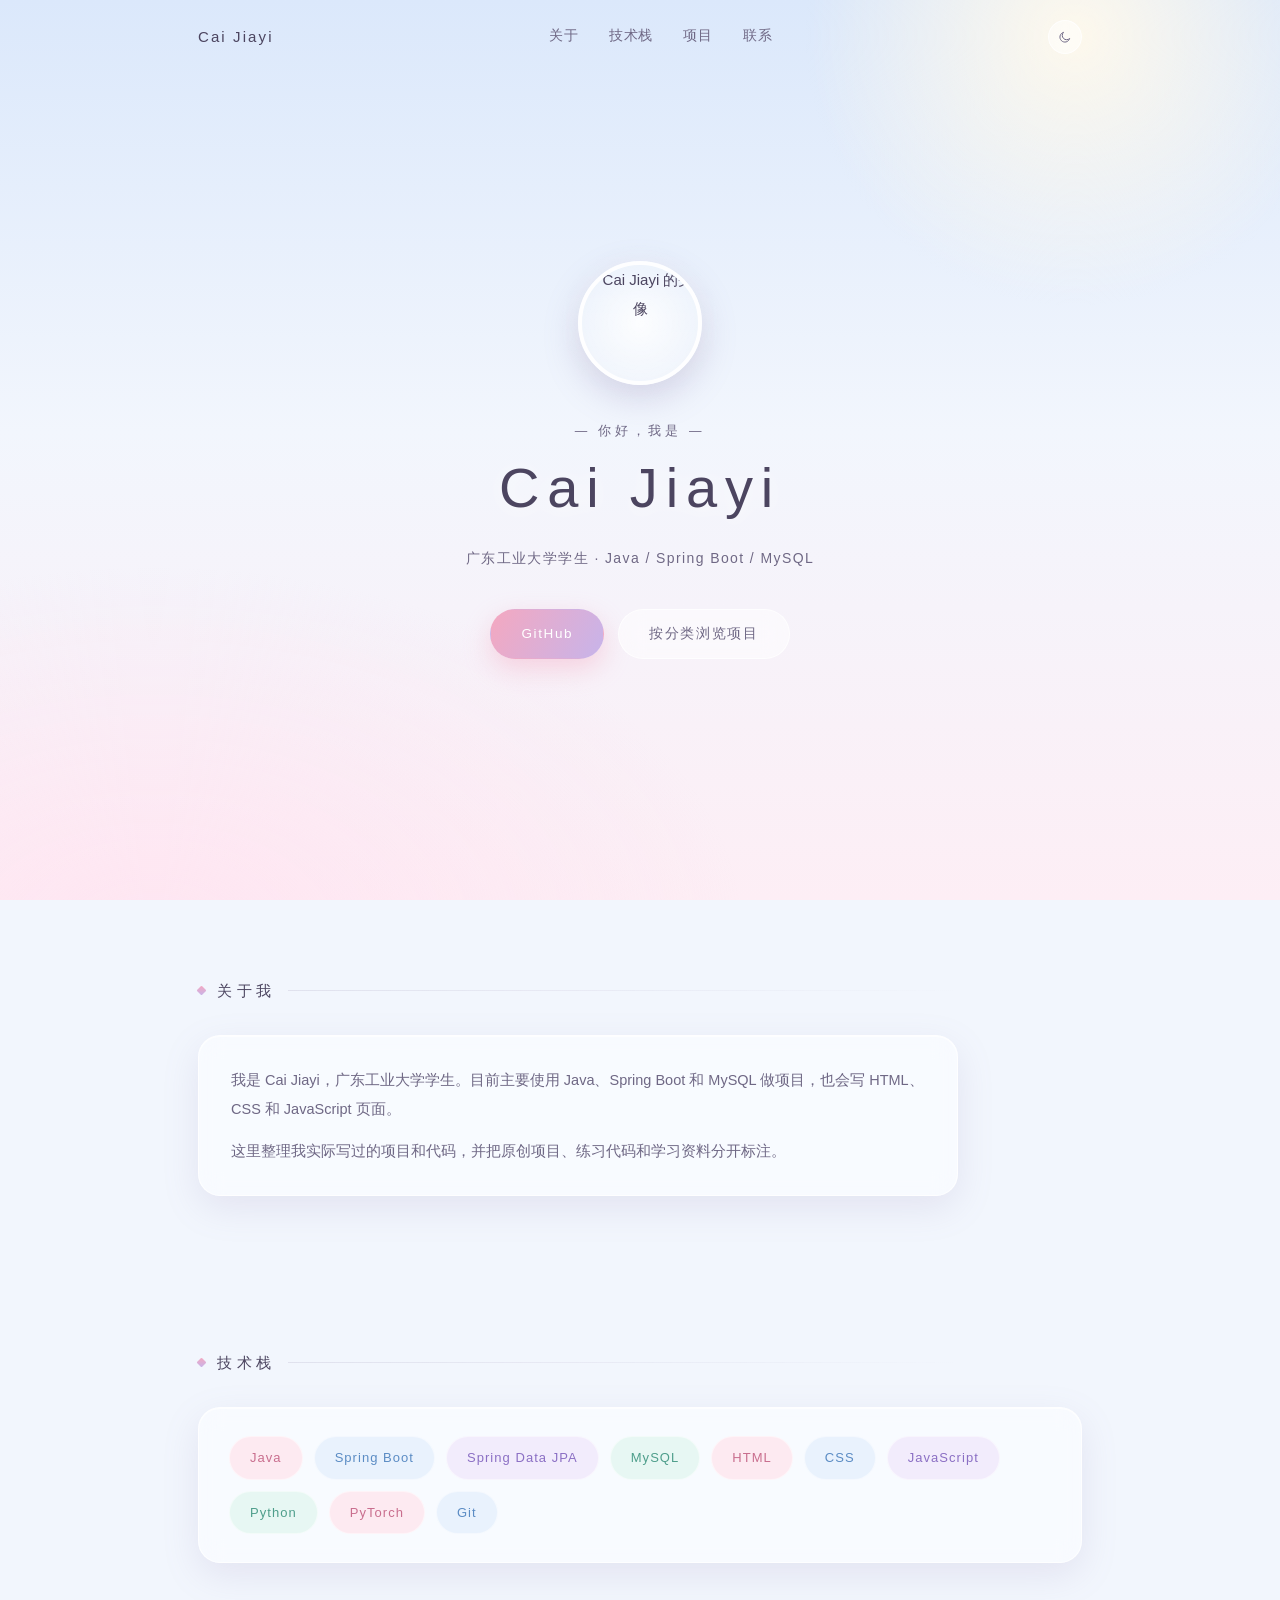
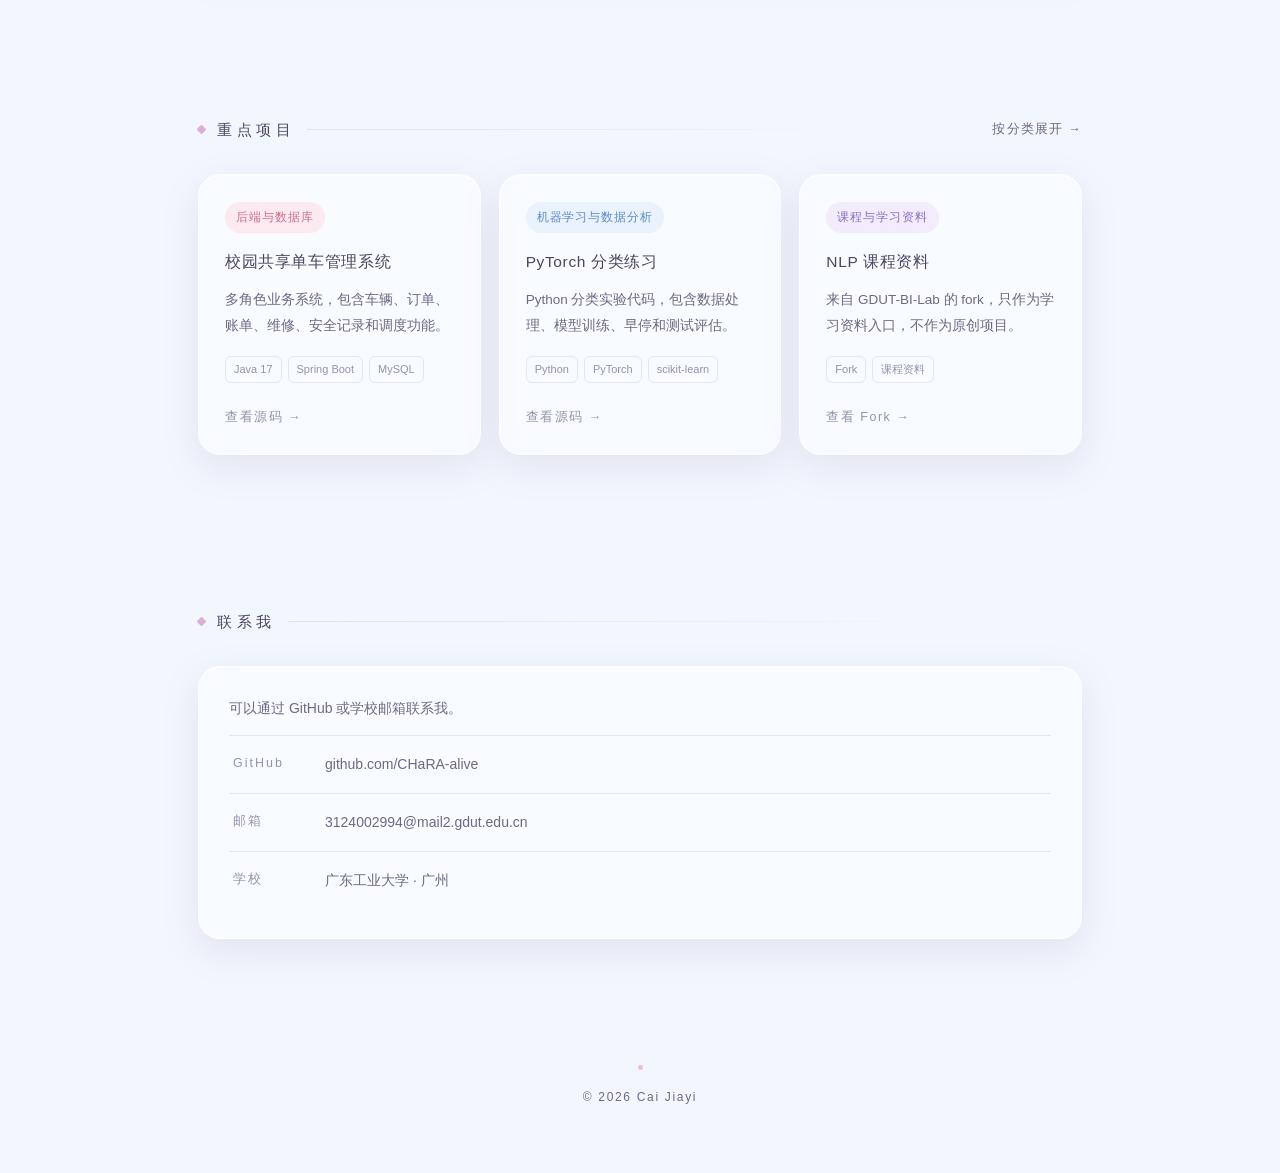
==== commit f64d284a: "Organize-projects-by-category" ====
--- a/index.html
+++ b/index.html
@@ -10,10 +10,6 @@
   <script>document.documentElement.classList.add("js");</script>
 </head>
 <body>
-  <!-- 天空、云、花瓣都画在这块 canvas 上 -->
-  <canvas id="scene" aria-hidden="true"></canvas>
-
-  <!-- ==================== 导航 ==================== -->
   <header class="nav" id="nav">
     <div class="nav-inner">
       <a class="brand" href="#top">Cai Jiayi</a>
@@ -52,60 +48,29 @@
 
         <p class="hero-hi">— 你好，我是 —</p>
         <h1 class="hero-name">Cai Jiayi</h1>
-        <p class="hero-typed">
-          <span id="typed"></span><span class="caret" aria-hidden="true"></span>
-        </p>
+        <p class="hero-subtitle">广东工业大学学生 · Java / Spring Boot / MySQL</p>
 
         <div class="hero-actions">
           <a class="btn btn-solid" href="https://github.com/CHaRA-alive" target="_blank" rel="noopener">GitHub</a>
-          <a class="btn btn-line" href="#projects">看看项目</a>
+          <a class="btn btn-line" href="projects.html">按分类浏览项目</a>
         </div>
       </div>
-
-      <a class="scroll-cue" href="#about" aria-label="向下滚动">
-        <span class="cue-text">往下</span>
-        <span class="cue-track"><span class="cue-dot"></span></span>
-      </a>
     </section>
 
-    <!-- ==================== 关于 ==================== -->
     <section class="section" id="about">
       <h2 class="sec-title reveal">关于我</h2>
 
-      <div class="about-layout">
-        <div class="glass panel reveal">
-          <p>
-            我是 Cai Jiayi，广东工业大学学生。目前主要使用 Java、Spring Boot
-            和 MySQL 做项目，也会写 HTML、CSS 和 JavaScript 页面。
-          </p>
-          <p>
-            这里整理我实际写过的项目和代码。页面描述尽量对应仓库里的实现，
-            方便别人直接查看、运行或指出问题。
-          </p>
-          <p class="last">
-            当前展示的主项目是校园共享单车管理系统，使用 Java 17、
-            Spring Boot、Spring Data JPA 和 MySQL。
-          </p>
-        </div>
-
-        <ul class="facts reveal">
-          <li class="glass">
-            <b class="small">Java 17</b>
-            <span>后端项目</span>
-          </li>
-          <li class="glass">
-            <b class="small">Spring Boot</b>
-            <span>项目框架</span>
-          </li>
-          <li class="glass">
-            <b class="small">MySQL</b>
-            <span>数据存储</span>
-          </li>
-        </ul>
+      <div class="glass panel about-copy reveal">
+        <p>
+          我是 Cai Jiayi，广东工业大学学生。目前主要使用 Java、Spring Boot
+          和 MySQL 做项目，也会写 HTML、CSS 和 JavaScript 页面。
+        </p>
+        <p class="last">
+          这里整理我实际写过的项目和代码，并把原创项目、练习代码和学习资料分开标注。
+        </p>
       </div>
     </section>
 
-    <!-- ==================== 技能 ==================== -->
     <section class="section" id="skills">
       <h2 class="sec-title reveal">技术栈</h2>
       <div class="glass pad reveal">
@@ -124,9 +89,11 @@
       </div>
     </section>
 
-    <!-- ==================== 项目 ==================== -->
     <section class="section" id="projects">
-      <h2 class="sec-title reveal">项目</h2>
+      <div class="section-head reveal">
+        <h2 class="sec-title">重点项目</h2>
+        <a class="section-head-link" href="projects.html">按分类展开 →</a>
+      </div>
 
       <div class="cards">
         <a
@@ -135,9 +102,10 @@
           target="_blank"
           rel="noopener"
         >
-          <span class="dot dot-1"></span>
+          <span class="project-category project-category-pink">后端与数据库</span>
           <h3>校园共享单车管理系统</h3>
-          <p>Java 17 + Spring Boot + JPA + MySQL 的多角色管理系统，包含车辆、订单、账单、围栏、维修、安全记录和调度功能。</p>
+          <p>多角色业务系统，包含车辆、订单、账单、维修、安全记录和调度功能。</p>
+          <div class="project-tech"><span>Java 17</span><span>Spring Boot</span><span>MySQL</span></div>
           <span class="more">查看源码</span>
         </a>
 
@@ -147,22 +115,23 @@
           target="_blank"
           rel="noopener"
         >
-          <span class="dot dot-2"></span>
+          <span class="project-category project-category-blue">机器学习与数据分析</span>
           <h3>PyTorch 分类练习</h3>
-          <p>使用 pandas、scikit-learn 和 PyTorch 完成数据划分、标准化、模型训练、早停与测试评估。</p>
+          <p>Python 分类实验代码，包含数据处理、模型训练、早停和测试评估。</p>
+          <div class="project-tech"><span>Python</span><span>PyTorch</span><span>scikit-learn</span></div>
           <span class="more">查看源码</span>
         </a>
 
         <a class="glass card reveal" href="https://github.com/CHaRA-alive/teaching-nlp" target="_blank" rel="noopener">
-          <span class="dot dot-3"></span>
-          <h3>NLP 课程资料（学习 Fork）</h3>
-          <p>来自 GDUT-BI-Lab 的课程资料 fork，仅作为学习资料入口，不标注为原创项目。</p>
+          <span class="project-category project-category-lav">课程与学习资料</span>
+          <h3>NLP 课程资料</h3>
+          <p>来自 GDUT-BI-Lab 的 fork，只作为学习资料入口，不作为原创项目。</p>
+          <div class="project-tech"><span>Fork</span><span>课程资料</span></div>
           <span class="more">查看 Fork</span>
         </a>
       </div>
     </section>
 
-    <!-- ==================== 联系 ==================== -->
     <section class="section" id="contact">
       <h2 class="sec-title reveal">联系我</h2>
       <div class="glass pad reveal">
--- a/style.css
+++ b/style.css
@@ -324,6 +324,18 @@
 
 [data-theme="dark"] .hero-typed { text-shadow: 0 1px 10px rgba(0, 0, 0, 0.55); }
 
+.hero-subtitle {
+  margin: 22px 0 36px;
+  font-size: 14px;
+  letter-spacing: 0.1em;
+  color: var(--ink-2);
+  text-shadow: 0 1px 10px rgba(255, 255, 255, 0.85);
+}
+
+[data-theme="dark"] .hero-subtitle {
+  text-shadow: 0 1px 10px rgba(0, 0, 0, 0.55);
+}
+
 .caret {
   display: inline-block;
   width: 1px;
@@ -470,6 +482,31 @@
 
 .panel p.last { margin-bottom: 0; }
 
+.about-copy { max-width: 760px; }
+
+.section-head {
+  display: flex;
+  align-items: center;
+  justify-content: space-between;
+  gap: 24px;
+  margin-bottom: 30px;
+}
+
+.section-head .sec-title {
+  flex: 1;
+  margin: 0;
+}
+
+.section-head-link {
+  flex: 0 0 auto;
+  font-size: 12.5px;
+  letter-spacing: 0.1em;
+  color: var(--ink-2);
+  transition: color 0.3s ease;
+}
+
+.section-head-link:hover { color: var(--pink); }
+
 .facts {
   list-style: none;
   margin: 0;
@@ -574,9 +611,41 @@
 }
 
 .card p {
-  margin: 0 0 20px;
+  margin: 0 0 16px;
   font-size: 13.5px;
   color: var(--ink-2);
+}
+
+.project-category {
+  display: inline-block;
+  margin-bottom: 14px;
+  padding: 4px 11px;
+  border-radius: 999px;
+  font-size: 11.5px;
+  letter-spacing: 0.08em;
+}
+
+.project-category-pink { background: var(--pink-soft); color: #c96e8e; }
+.project-category-blue { background: var(--blue-soft); color: #5b8cc4; }
+.project-category-lav { background: var(--lav-soft); color: #8b6fc4; }
+
+[data-theme="dark"] .project-category-pink { color: #f0b3c8; }
+[data-theme="dark"] .project-category-blue { color: #b0cdf5; }
+[data-theme="dark"] .project-category-lav { color: #cebdee; }
+
+.project-tech {
+  display: flex;
+  flex-wrap: wrap;
+  gap: 6px;
+  margin-bottom: 18px;
+}
+
+.project-tech span {
+  padding: 2px 8px;
+  border: 1px solid var(--line);
+  border-radius: 6px;
+  font-size: 11px;
+  color: var(--muted);
 }
 
 .more {
@@ -588,6 +657,204 @@
 
 .more::after { content: " →"; }
 .card:hover .more { color: var(--pink); }
+
+/* ===================== 项目分类页 ===================== */
+.projects-main {
+  width: 100%;
+  max-width: var(--maxw);
+  margin: 0 auto;
+  padding: 136px 28px 36px;
+}
+
+.projects-hero {
+  max-width: 720px;
+  margin-bottom: 42px;
+}
+
+.page-eyebrow {
+  margin: 0 0 12px;
+  font-size: 11.5px;
+  letter-spacing: 0.28em;
+  color: var(--muted);
+}
+
+.page-title {
+  margin: 0 0 16px;
+  font-size: clamp(2rem, 6vw, 3rem);
+  font-weight: 400;
+  letter-spacing: 0.08em;
+  line-height: 1.3;
+}
+
+.page-lead {
+  max-width: 620px;
+  margin: 0 0 22px;
+  color: var(--ink-2);
+}
+
+.back-link {
+  font-size: 13px;
+  color: var(--ink-2);
+  transition: color 0.3s ease;
+}
+
+.back-link:hover { color: var(--pink); }
+
+.folder-list {
+  display: grid;
+  gap: 16px;
+}
+
+.project-folder {
+  overflow: hidden;
+}
+
+.project-folder summary {
+  display: flex;
+  align-items: center;
+  gap: 18px;
+  padding: 22px 24px;
+  cursor: pointer;
+  list-style: none;
+  transition: background 0.35s ease;
+}
+
+.project-folder summary::-webkit-details-marker { display: none; }
+.project-folder summary:hover { background: var(--glass-hi); }
+
+.folder-icon {
+  position: relative;
+  flex: 0 0 46px;
+  height: 34px;
+  border-radius: 7px 8px 8px 8px;
+  background: linear-gradient(145deg, var(--pink), var(--lav));
+  box-shadow: 0 7px 16px rgba(170, 135, 185, 0.24);
+}
+
+.folder-icon::before {
+  content: "";
+  position: absolute;
+  top: -6px;
+  left: 0;
+  width: 22px;
+  height: 8px;
+  border-radius: 5px 5px 0 0;
+  background: var(--pink);
+}
+
+.folder-icon-blue {
+  background: linear-gradient(145deg, var(--blue), var(--lav));
+}
+
+.folder-icon-blue::before { background: var(--blue); }
+.folder-icon-lav { background: linear-gradient(145deg, var(--lav), var(--mint)); }
+.folder-icon-lav::before { background: var(--lav); }
+
+.folder-copy {
+  display: grid;
+  flex: 1;
+  min-width: 0;
+  gap: 2px;
+}
+
+.folder-title {
+  font-size: 15px;
+  font-weight: 500;
+  letter-spacing: 0.05em;
+}
+
+.folder-note {
+  font-size: 12.5px;
+  color: var(--muted);
+}
+
+.folder-meta {
+  flex: 0 0 auto;
+  padding: 4px 10px;
+  border: 1px solid var(--line);
+  border-radius: 999px;
+  font-size: 11.5px;
+  color: var(--muted);
+}
+
+.project-folder summary::after {
+  content: "⌄";
+  display: inline-block;
+  flex: 0 0 auto;
+  color: var(--muted);
+  transition: transform 0.3s ease;
+}
+
+.project-folder[open] summary::after { transform: rotate(180deg); }
+
+.folder-body {
+  padding: 0 24px 24px 88px;
+  border-top: 1px solid var(--line);
+}
+
+.project-entry {
+  display: grid;
+  grid-template-columns: minmax(0, 1fr) auto;
+  align-items: start;
+  gap: 28px;
+  padding-top: 24px;
+}
+
+.entry-main { min-width: 0; }
+
+.entry-kicker {
+  margin: 0 0 7px;
+  font-size: 11.5px;
+  letter-spacing: 0.08em;
+  color: var(--muted);
+}
+
+.project-entry h2 {
+  margin: 0 0 10px;
+  font-size: 17px;
+  font-weight: 500;
+  letter-spacing: 0.03em;
+}
+
+.project-entry p {
+  margin: 0;
+  color: var(--ink-2);
+  font-size: 13.5px;
+}
+
+.entry-tags {
+  display: flex;
+  flex-wrap: wrap;
+  gap: 7px;
+  margin-top: 14px;
+}
+
+.entry-tags span {
+  padding: 3px 9px;
+  border-radius: 6px;
+  background: var(--glass-hi);
+  border: 1px solid var(--line);
+  font-size: 11px;
+  color: var(--ink-2);
+}
+
+.entry-link {
+  display: inline-block;
+  padding: 8px 16px;
+  border: 1px solid var(--glass-line);
+  border-radius: 999px;
+  background: var(--glass);
+  font-size: 12.5px;
+  white-space: nowrap;
+  color: var(--ink-2);
+  transition: color 0.3s ease, border-color 0.3s ease, transform 0.3s ease;
+}
+
+.entry-link:hover {
+  color: var(--pink);
+  border-color: var(--pink);
+  transform: translateY(-2px);
+}
 
 /* ===================== 联系 ===================== */
 .contact-lead {
@@ -699,15 +966,26 @@
 /* ===================== 窄屏 ===================== */
 @media (max-width: 760px) {
   body { font-size: 14.5px; }
-  .nav-inner { padding: 15px 18px; }
-  .nav-links { gap: 18px; font-size: 12.5px; }
+  .nav-inner { padding: 15px 18px; gap: 10px; }
+  .nav-links { gap: 12px; font-size: 12.5px; }
   .brand { font-size: 13.5px; }
+  .brand, .theme-btn { flex: 0 0 auto; }
   .section { padding: 56px 20px; }
   .about-layout { grid-template-columns: 1fr; gap: 14px; }
   .panel { padding: 24px 22px; }
   .pad { padding: 22px 20px; }
+  .section-head { align-items: flex-start; flex-direction: column; gap: 10px; margin-bottom: 22px; }
   .avatar-wrap { width: 104px; height: 104px; margin-bottom: 26px; }
   .hero-name { letter-spacing: 0.1em; }
+  .projects-main { padding: 112px 20px 28px; }
+  .projects-hero { margin-bottom: 30px; }
+  .project-folder summary { gap: 13px; padding: 18px 18px; }
+  .folder-icon { flex-basis: 38px; height: 29px; }
+  .folder-meta { display: none; }
+  .folder-note { line-height: 1.6; }
+  .folder-body { padding: 0 18px 20px; }
+  .project-entry { grid-template-columns: 1fr; gap: 16px; }
+  .entry-link { justify-self: start; }
   .to-top { right: 16px; bottom: 16px; }
   .glass { backdrop-filter: blur(9px) saturate(140%); -webkit-backdrop-filter: blur(9px) saturate(140%); }
 }
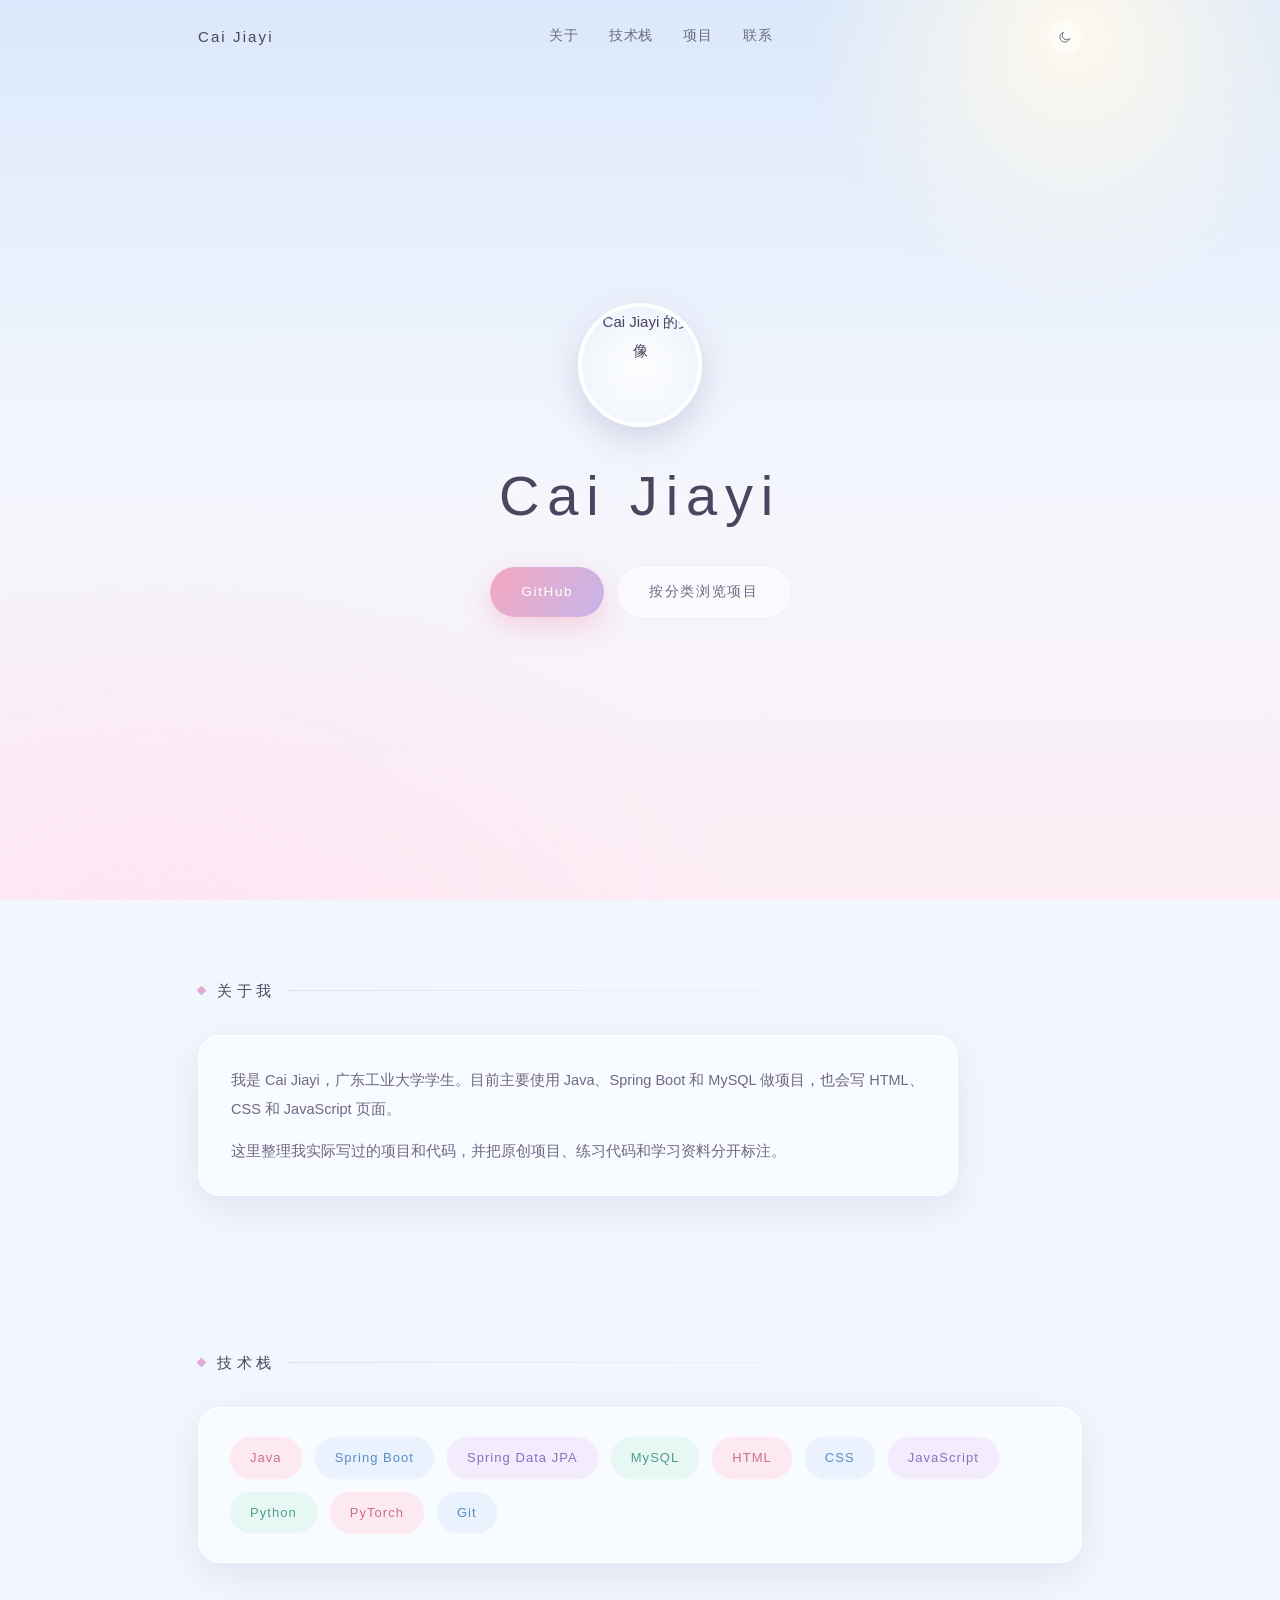
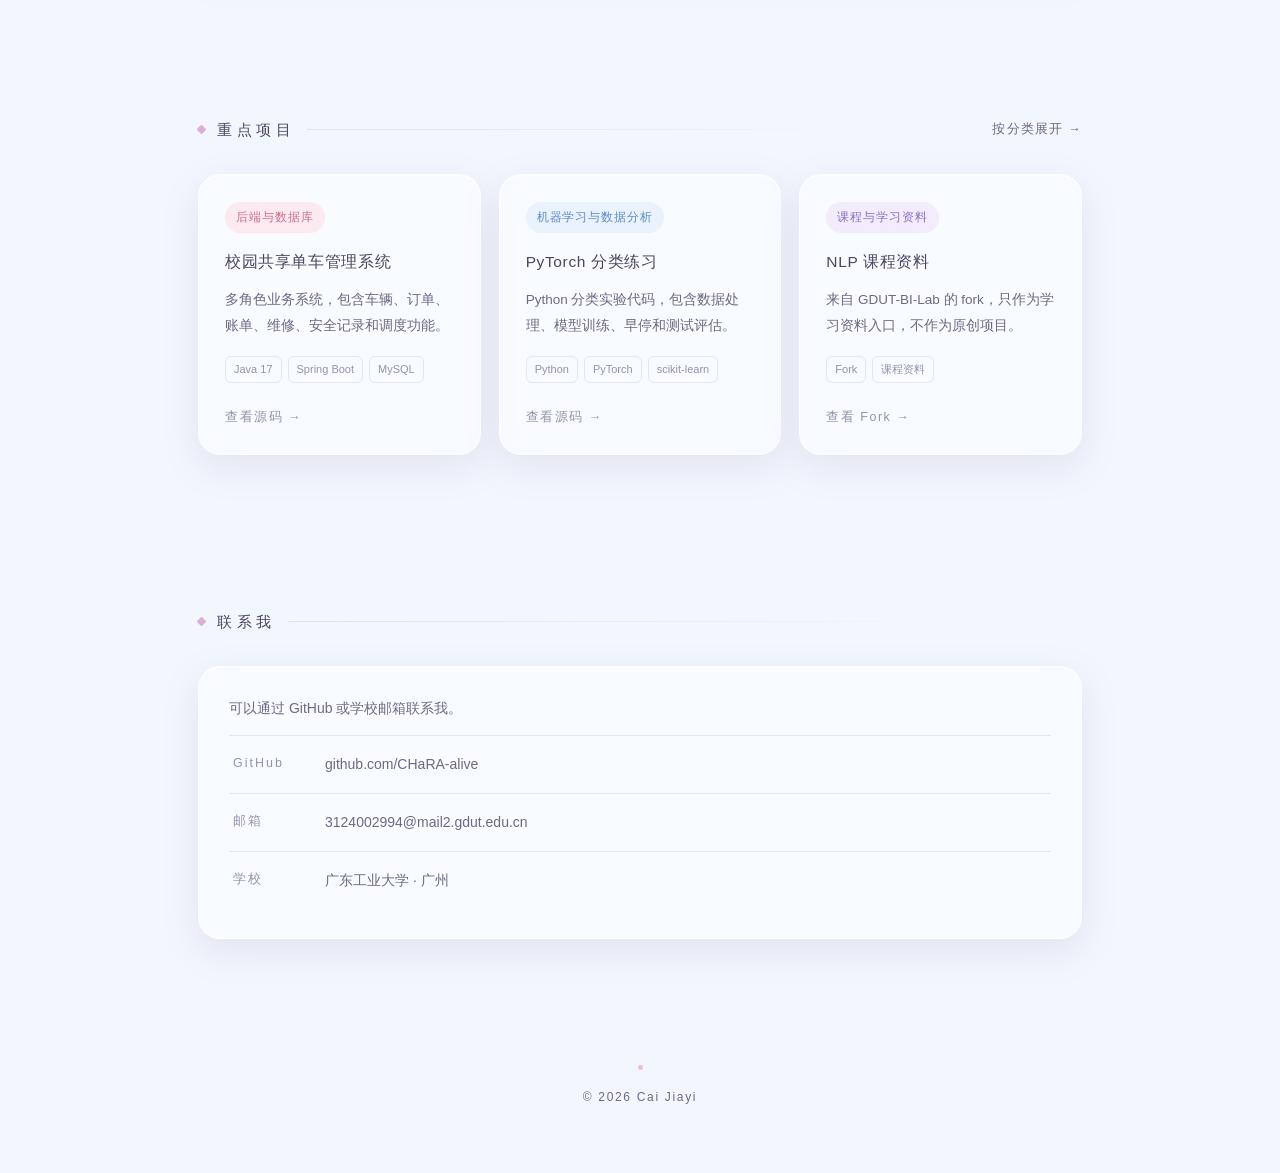
==== commit 6cba7800: "Simplify-hero" ====
--- a/index.html
+++ b/index.html
@@ -46,9 +46,7 @@
           />
         </div>
 
-        <p class="hero-hi">— 你好，我是 —</p>
         <h1 class="hero-name">Cai Jiayi</h1>
-        <p class="hero-subtitle">广东工业大学学生 · Java / Spring Boot / MySQL</p>
 
         <div class="hero-actions">
           <a class="btn btn-solid" href="https://github.com/CHaRA-alive" target="_blank" rel="noopener">GitHub</a>
--- a/style.css
+++ b/style.css
@@ -294,13 +294,6 @@
 
 [data-theme="dark"] .avatar { border-color: rgba(255, 255, 255, 0.18); }
 
-.hero-hi {
-  margin: 0 0 10px;
-  font-size: 12.5px;
-  letter-spacing: 0.3em;
-  color: var(--ink-2);
-}
-
 .hero-name {
   margin: 0;
   font-size: clamp(2.2rem, 7vw, 3.5rem);
@@ -324,18 +317,6 @@
 
 [data-theme="dark"] .hero-typed { text-shadow: 0 1px 10px rgba(0, 0, 0, 0.55); }
 
-.hero-subtitle {
-  margin: 22px 0 36px;
-  font-size: 14px;
-  letter-spacing: 0.1em;
-  color: var(--ink-2);
-  text-shadow: 0 1px 10px rgba(255, 255, 255, 0.85);
-}
-
-[data-theme="dark"] .hero-subtitle {
-  text-shadow: 0 1px 10px rgba(0, 0, 0, 0.55);
-}
-
 .caret {
   display: inline-block;
   width: 1px;
@@ -353,6 +334,7 @@
   gap: 14px;
   justify-content: center;
   flex-wrap: wrap;
+  margin-top: 36px;
 }
 
 /* ===================== 按钮 ===================== */
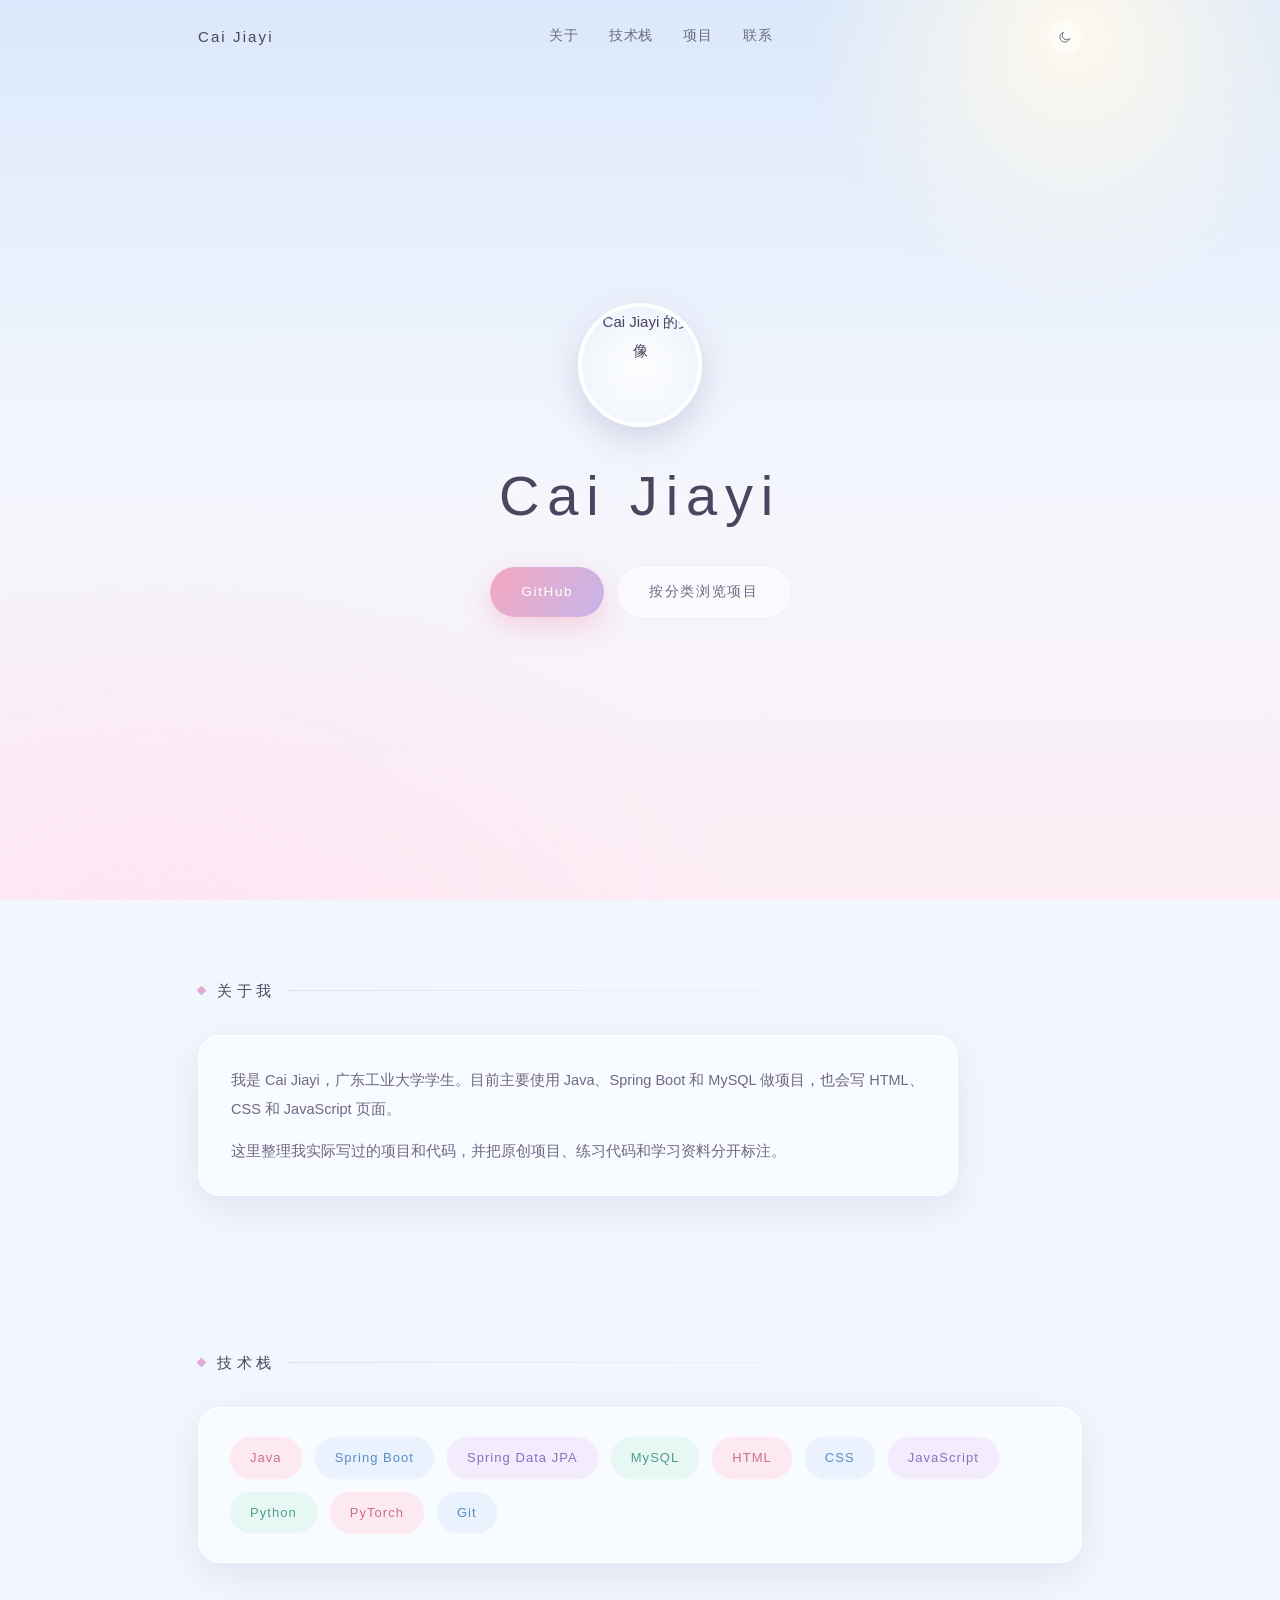
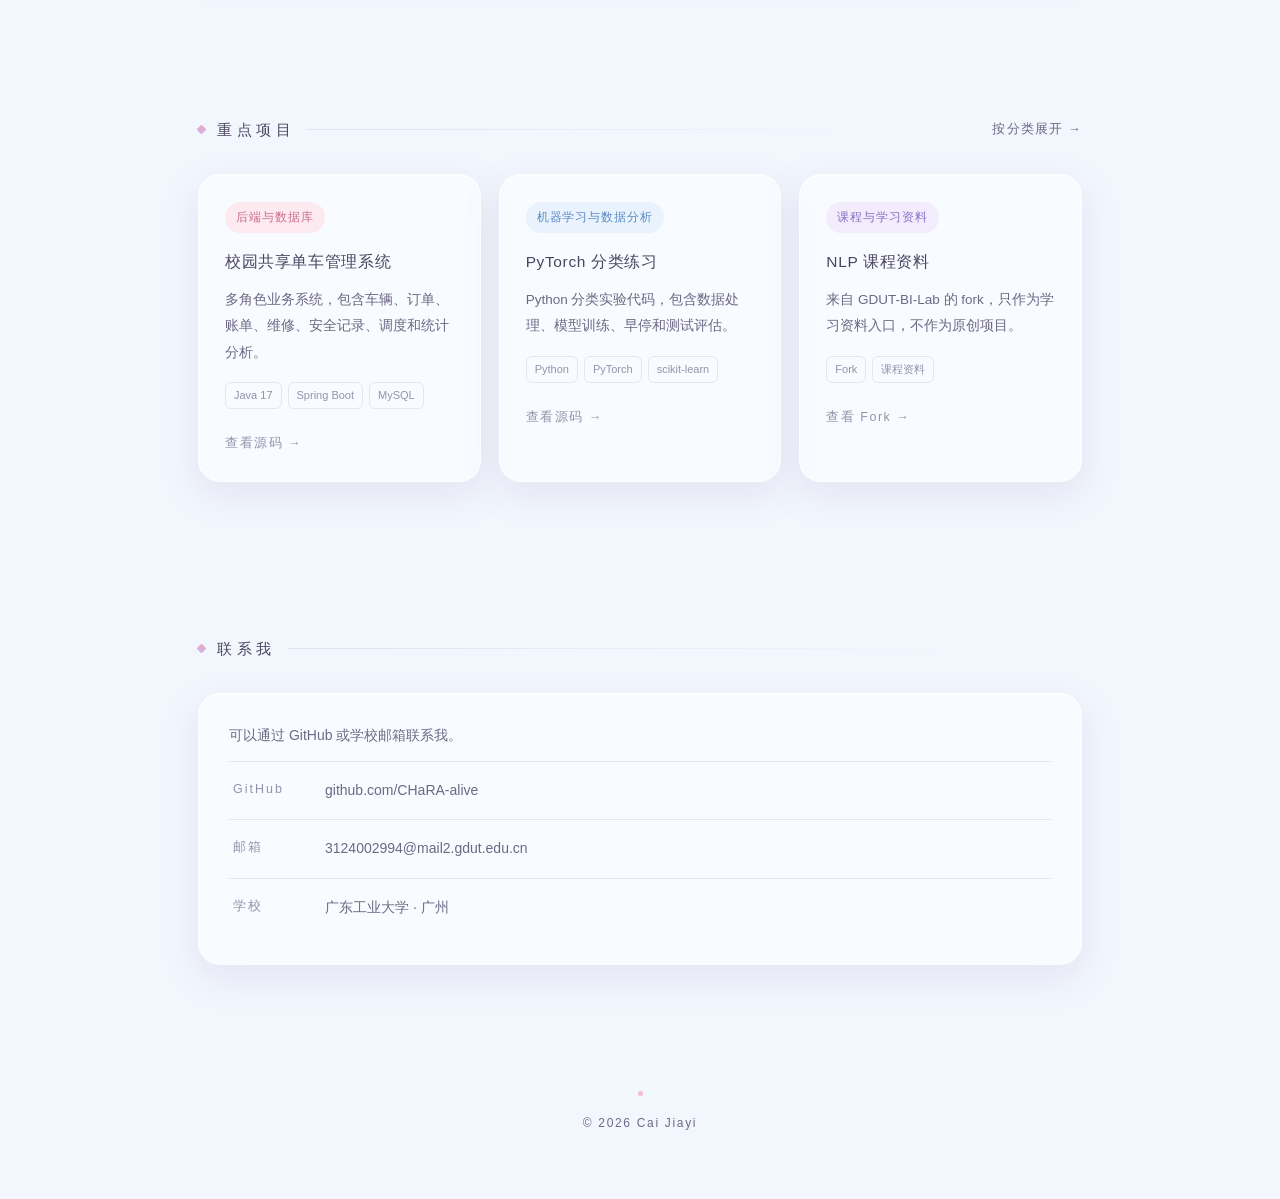
==== commit d4788ce2: "Sync-workspace-project-and-assets" ====
--- a/index.html
+++ b/index.html
@@ -102,7 +102,7 @@
         >
           <span class="project-category project-category-pink">后端与数据库</span>
           <h3>校园共享单车管理系统</h3>
-          <p>多角色业务系统，包含车辆、订单、账单、维修、安全记录和调度功能。</p>
+          <p>多角色业务系统，包含车辆、订单、账单、维修、安全记录、调度和统计分析。</p>
           <div class="project-tech"><span>Java 17</span><span>Spring Boot</span><span>MySQL</span></div>
           <span class="more">查看源码</span>
         </a>
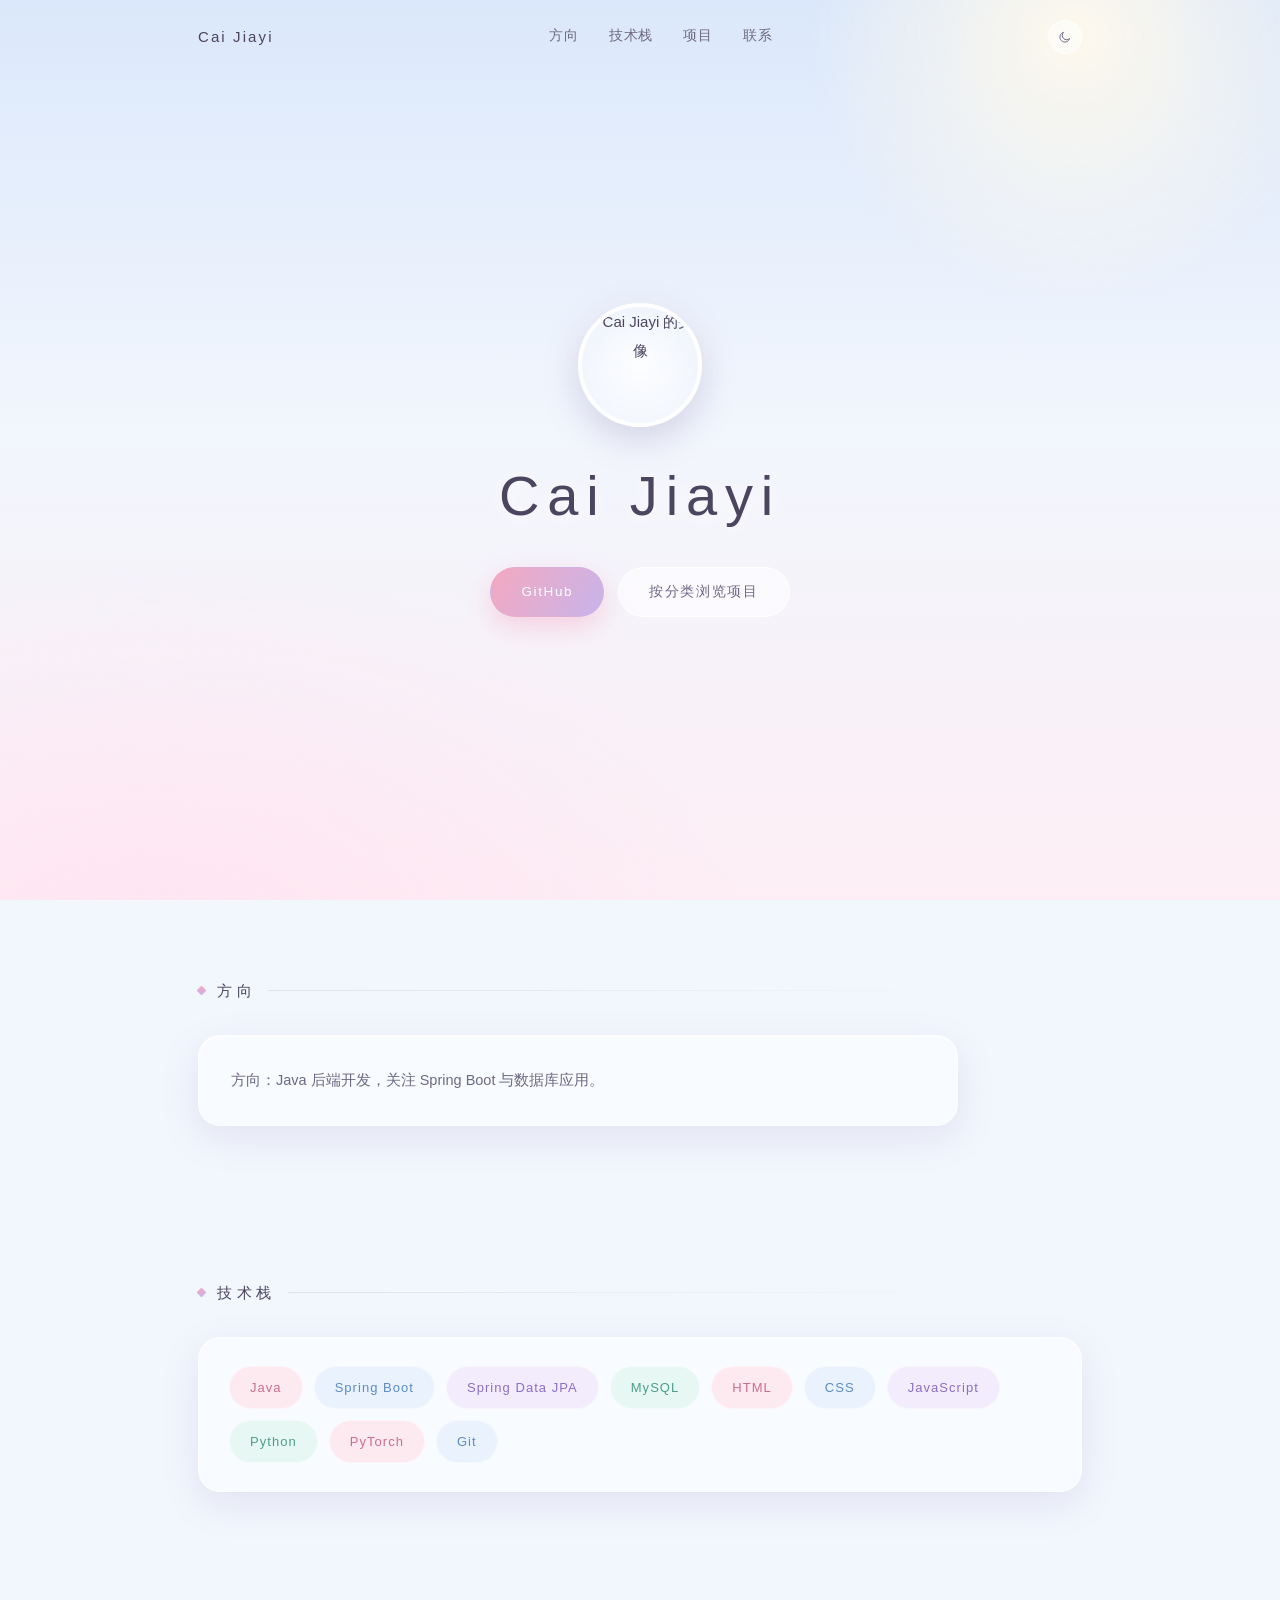
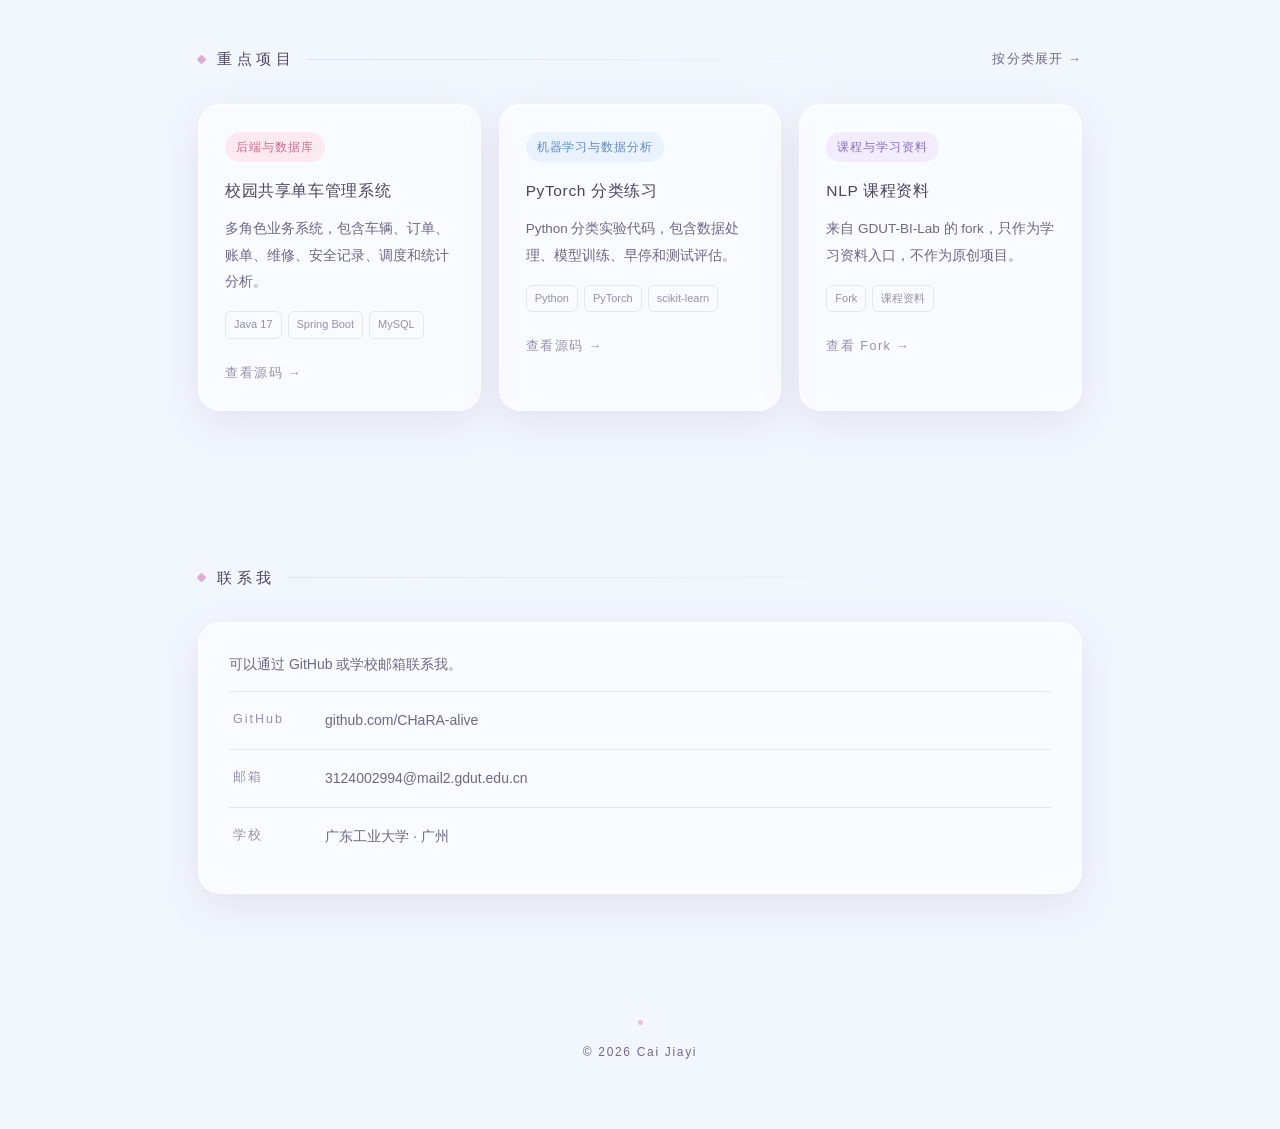
==== commit 0eee0ce4: "Shorten-direction-intro" ====
--- a/index.html
+++ b/index.html
@@ -14,7 +14,7 @@
     <div class="nav-inner">
       <a class="brand" href="#top">Cai Jiayi</a>
       <nav class="nav-links">
-        <a href="#about" class="nav-link">关于</a>
+        <a href="#about" class="nav-link">方向</a>
         <a href="#skills" class="nav-link">技术栈</a>
         <a href="#projects" class="nav-link">项目</a>
         <a href="#contact" class="nav-link">联系</a>
@@ -56,15 +56,11 @@
     </section>
 
     <section class="section" id="about">
-      <h2 class="sec-title reveal">关于我</h2>
+      <h2 class="sec-title reveal">方向</h2>
 
       <div class="glass panel about-copy reveal">
-        <p>
-          我是 Cai Jiayi，广东工业大学学生。目前主要使用 Java、Spring Boot
-          和 MySQL 做项目，也会写 HTML、CSS 和 JavaScript 页面。
-        </p>
         <p class="last">
-          这里整理我实际写过的项目和代码，并把原创项目、练习代码和学习资料分开标注。
+          方向：Java 后端开发，关注 Spring Boot 与数据库应用。
         </p>
       </div>
     </section>
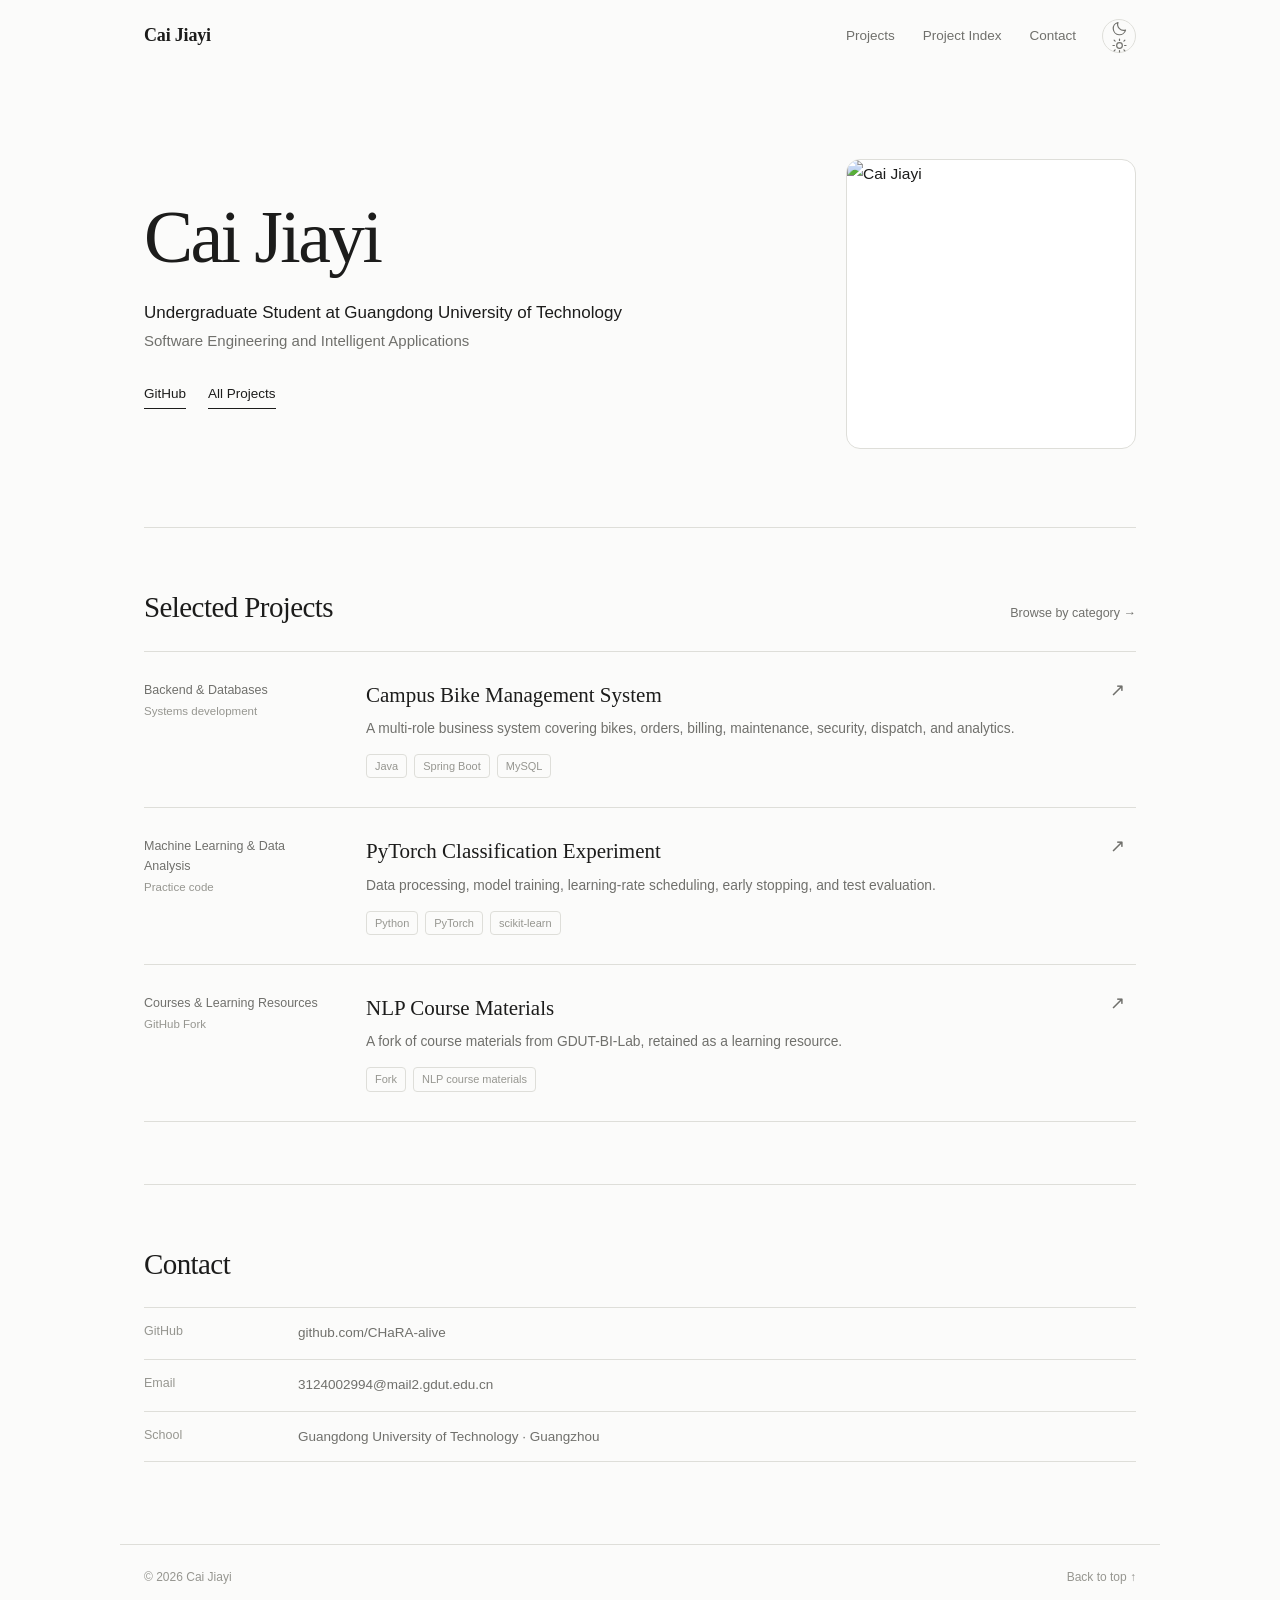
==== commit 721aa941: "Build-English-academic-homepage" ====
--- a/index.html
+++ b/index.html
@@ -1,162 +1,160 @@
 <!DOCTYPE html>
-<html lang="zh-CN" data-theme="light">
+<html lang="en" data-theme="light">
 <head>
   <meta charset="UTF-8" />
   <meta name="viewport" content="width=device-width, initial-scale=1.0" />
-  <title>Cai Jiayi | 个人项目主页</title>
-  <meta name="description" content="Cai Jiayi 的个人项目主页，记录 Java、Spring Boot 和 MySQL 相关项目。" />
-  <link rel="icon" href="data:image/svg+xml,%3Csvg xmlns='http://www.w3.org/2000/svg' viewBox='0 0 32 32'%3E%3Ccircle cx='16' cy='16' r='11' fill='%23f4b6ca'/%3E%3C/svg%3E" />
+  <title>Cai Jiayi</title>
+  <meta name="description" content="Personal project homepage of Cai Jiayi." />
+  <link rel="icon" href="data:image/svg+xml,%3Csvg xmlns='http://www.w3.org/2000/svg' viewBox='0 0 32 32'%3E%3Crect x='6' y='6' width='20' height='20' rx='4' fill='%23222222'/%3E%3C/svg%3E" />
   <link rel="stylesheet" href="style.css" />
   <script>document.documentElement.classList.add("js");</script>
 </head>
-<body>
-  <header class="nav" id="nav">
-    <div class="nav-inner">
-      <a class="brand" href="#top">Cai Jiayi</a>
-      <nav class="nav-links">
-        <a href="#about" class="nav-link">方向</a>
-        <a href="#skills" class="nav-link">技术栈</a>
-        <a href="#projects" class="nav-link">项目</a>
-        <a href="#contact" class="nav-link">联系</a>
-      </nav>
-      <button class="theme-btn" id="theme-toggle" type="button" aria-label="切换日夜">
-        <svg class="ico-moon" viewBox="0 0 24 24" width="14" height="14" fill="none"
-             stroke="currentColor" stroke-width="1.7" stroke-linejoin="round" aria-hidden="true">
-          <path d="M20 14.5A8.5 8.5 0 1 1 9.5 4a7 7 0 0 0 10.5 10.5z" />
-        </svg>
-        <svg class="ico-sun" viewBox="0 0 24 24" width="14" height="14" fill="none"
-             stroke="currentColor" stroke-width="1.7" stroke-linecap="round" aria-hidden="true">
-          <circle cx="12" cy="12" r="4" />
-          <path d="M12 2.8v2M12 19.2v2M4.4 4.4l1.4 1.4M18.2 18.2l1.4 1.4M2.8 12h2M19.2 12h2M4.4 19.6l1.4-1.4M18.2 5.8l1.4-1.4" />
-        </svg>
-      </button>
+<body id="top">
+  <header class="topbar" id="nav">
+    <div class="page-width topbar-inner">
+      <a class="brand" href="index.html">Cai Jiayi</a>
+      <div class="nav-actions">
+        <nav class="nav-links" aria-label="Primary navigation">
+          <a href="#projects">Projects</a>
+          <a href="projects.html">Project Index</a>
+          <a href="#contact">Contact</a>
+        </nav>
+        <button class="theme-btn" id="theme-toggle" type="button" aria-label="Toggle color theme">
+          <svg class="ico-moon" viewBox="0 0 24 24" width="17" height="17" fill="none"
+               stroke="currentColor" stroke-width="1.7" stroke-linecap="round" stroke-linejoin="round" aria-hidden="true">
+            <path d="M20.5 14.2A8.5 8.5 0 0 1 9.8 3.5 8.8 8.8 0 1 0 20.5 14.2Z" />
+          </svg>
+          <svg class="ico-sun" viewBox="0 0 24 24" width="17" height="17" fill="none"
+               stroke="currentColor" stroke-width="1.7" stroke-linecap="round" aria-hidden="true">
+            <circle cx="12" cy="12" r="4" />
+            <path d="M12 2.8v2M12 19.2v2M4.4 4.4l1.4 1.4M18.2 18.2l1.4 1.4M2.8 12h2M19.2 12h2M4.4 19.6l1.4-1.4M18.2 5.8l1.4-1.4" />
+          </svg>
+        </button>
+      </div>
     </div>
   </header>
 
-  <main>
-    <!-- ==================== 首屏 ==================== -->
-    <section class="hero" id="top">
-      <div class="hero-inner">
-        <div class="avatar-wrap">
-          <span class="avatar-halo" aria-hidden="true"></span>
-          <img
-            class="avatar"
-            src="https://avatars.githubusercontent.com/u/273963325?v=4"
-            alt="Cai Jiayi 的头像"
-          />
+  <main class="page-width">
+    <section class="profile" aria-labelledby="profile-name">
+      <div class="profile-copy reveal">
+        <h1 id="profile-name">Cai Jiayi</h1>
+        <p class="profile-school">Undergraduate Student at Guangdong University of Technology</p>
+        <p class="profile-direction">Software Engineering and Intelligent Applications</p>
+
+        <div class="profile-links">
+          <a href="https://github.com/CHaRA-alive" target="_blank" rel="noopener">GitHub</a>
+          <a href="projects.html">All Projects</a>
         </div>
+      </div>
 
-        <h1 class="hero-name">Cai Jiayi</h1>
-
-        <div class="hero-actions">
-          <a class="btn btn-solid" href="https://github.com/CHaRA-alive" target="_blank" rel="noopener">GitHub</a>
-          <a class="btn btn-line" href="projects.html">按分类浏览项目</a>
-        </div>
+      <div class="profile-photo reveal">
+        <img src="https://avatars.githubusercontent.com/u/273963325?v=4" alt="Cai Jiayi" />
       </div>
     </section>
 
-    <section class="section" id="about">
-      <h2 class="sec-title reveal">方向</h2>
-
-      <div class="glass panel about-copy reveal">
-        <p class="last">
-          方向：Java 后端开发，关注 Spring Boot 与数据库应用。
-        </p>
-      </div>
-    </section>
-
-    <section class="section" id="skills">
-      <h2 class="sec-title reveal">技术栈</h2>
-      <div class="glass pad reveal">
-        <ul class="chips">
-          <li class="c1">Java</li>
-          <li class="c2">Spring Boot</li>
-          <li class="c3">Spring Data JPA</li>
-          <li class="c4">MySQL</li>
-          <li class="c1">HTML</li>
-          <li class="c2">CSS</li>
-          <li class="c3">JavaScript</li>
-          <li class="c4">Python</li>
-          <li class="c1">PyTorch</li>
-          <li class="c2">Git</li>
-        </ul>
-      </div>
-    </section>
-
-    <section class="section" id="projects">
-      <div class="section-head reveal">
-        <h2 class="sec-title">重点项目</h2>
-        <a class="section-head-link" href="projects.html">按分类展开 →</a>
+    <section class="content-section" id="projects" aria-labelledby="projects-title">
+      <div class="section-heading reveal">
+        <h2 id="projects-title">Selected Projects</h2>
+        <a href="projects.html">Browse by category →</a>
       </div>
 
-      <div class="cards">
+      <div class="project-list">
         <a
-          class="glass card reveal"
+          class="project-row reveal"
           href="https://github.com/CHaRA-alive/CHaRA-alive.github.io/tree/main/projects/bike-system"
           target="_blank"
           rel="noopener"
         >
-          <span class="project-category project-category-pink">后端与数据库</span>
-          <h3>校园共享单车管理系统</h3>
-          <p>多角色业务系统，包含车辆、订单、账单、维修、安全记录、调度和统计分析。</p>
-          <div class="project-tech"><span>Java 17</span><span>Spring Boot</span><span>MySQL</span></div>
-          <span class="more">查看源码</span>
+          <div class="project-meta">
+            <span>Backend &amp; Databases</span>
+            <small>Systems development</small>
+          </div>
+          <div class="project-main">
+            <h3>Campus Bike Management System</h3>
+            <p>A multi-role business system covering bikes, orders, billing, maintenance, security, dispatch, and analytics.</p>
+            <div class="project-tags">
+              <span>Java</span>
+              <span>Spring Boot</span>
+              <span>MySQL</span>
+            </div>
+          </div>
+          <span class="project-arrow" aria-hidden="true">↗</span>
         </a>
 
         <a
-          class="glass card reveal"
+          class="project-row reveal"
           href="https://github.com/CHaRA-alive/Firstone-26-4-6"
           target="_blank"
           rel="noopener"
         >
-          <span class="project-category project-category-blue">机器学习与数据分析</span>
-          <h3>PyTorch 分类练习</h3>
-          <p>Python 分类实验代码，包含数据处理、模型训练、早停和测试评估。</p>
-          <div class="project-tech"><span>Python</span><span>PyTorch</span><span>scikit-learn</span></div>
-          <span class="more">查看源码</span>
+          <div class="project-meta">
+            <span>Machine Learning &amp; Data Analysis</span>
+            <small>Practice code</small>
+          </div>
+          <div class="project-main">
+            <h3>PyTorch Classification Experiment</h3>
+            <p>Data processing, model training, learning-rate scheduling, early stopping, and test evaluation.</p>
+            <div class="project-tags">
+              <span>Python</span>
+              <span>PyTorch</span>
+              <span>scikit-learn</span>
+            </div>
+          </div>
+          <span class="project-arrow" aria-hidden="true">↗</span>
         </a>
 
-        <a class="glass card reveal" href="https://github.com/CHaRA-alive/teaching-nlp" target="_blank" rel="noopener">
-          <span class="project-category project-category-lav">课程与学习资料</span>
-          <h3>NLP 课程资料</h3>
-          <p>来自 GDUT-BI-Lab 的 fork，只作为学习资料入口，不作为原创项目。</p>
-          <div class="project-tech"><span>Fork</span><span>课程资料</span></div>
-          <span class="more">查看 Fork</span>
+        <a
+          class="project-row reveal"
+          href="https://github.com/CHaRA-alive/teaching-nlp"
+          target="_blank"
+          rel="noopener"
+        >
+          <div class="project-meta">
+            <span>Courses &amp; Learning Resources</span>
+            <small>GitHub Fork</small>
+          </div>
+          <div class="project-main">
+            <h3>NLP Course Materials</h3>
+            <p>A fork of course materials from GDUT-BI-Lab, retained as a learning resource.</p>
+            <div class="project-tags">
+              <span>Fork</span>
+              <span>NLP course materials</span>
+            </div>
+          </div>
+          <span class="project-arrow" aria-hidden="true">↗</span>
         </a>
       </div>
     </section>
 
-    <section class="section" id="contact">
-      <h2 class="sec-title reveal">联系我</h2>
-      <div class="glass pad reveal">
-        <p class="contact-lead">
-          可以通过 GitHub 或学校邮箱联系我。
-        </p>
-        <ul class="contact-list">
-          <li>
-            <span class="k">GitHub</span>
-            <a href="https://github.com/CHaRA-alive" target="_blank" rel="noopener">github.com/CHaRA-alive</a>
-          </li>
-          <li>
-            <span class="k">邮箱</span>
-            <a href="mailto:3124002994@mail2.gdut.edu.cn">3124002994@mail2.gdut.edu.cn</a>
-          </li>
-          <li>
-            <span class="k">学校</span>
-            <span class="v">广东工业大学 · 广州</span>
-          </li>
-        </ul>
+    <section class="content-section" id="contact" aria-labelledby="contact-title">
+      <div class="section-heading reveal">
+        <h2 id="contact-title">Contact</h2>
       </div>
+      <ul class="contact-list reveal">
+        <li>
+          <span>GitHub</span>
+          <a href="https://github.com/CHaRA-alive" target="_blank" rel="noopener">github.com/CHaRA-alive</a>
+        </li>
+        <li>
+          <span>Email</span>
+          <a href="mailto:3124002994@mail2.gdut.edu.cn">3124002994@mail2.gdut.edu.cn</a>
+        </li>
+        <li>
+          <span>School</span>
+          <p>Guangdong University of Technology · Guangzhou</p>
+        </li>
+      </ul>
     </section>
   </main>
 
   <footer class="footer">
-    <span class="footer-star" aria-hidden="true"></span>
-    <p>© <span id="year">2026</span> Cai Jiayi</p>
+    <div class="page-width footer-inner">
+      <span>© <span id="year">2026</span> Cai Jiayi</span>
+      <a href="#top">Back to top ↑</a>
+    </div>
   </footer>
 
-  <button class="to-top" id="to-top" type="button" aria-label="回到顶部">↑</button>
-
+  <button class="to-top" id="to-top" type="button" aria-label="Back to top">↑</button>
   <script src="script.js"></script>
 </body>
 </html>
--- a/style.css
+++ b/style.css
@@ -1,70 +1,30 @@
-/* =========================================================
-   配色：改这里就能换整站颜色
-
-   ★ 想用自己的二次元图片当背景：
-     把下面 --hero-image 的 none 改成 url("background.jpg")，
-     把图片放进同一个文件夹即可（建议 1920×1080 以上）。
-   ========================================================= */
 :root {
-  --hero-image: none;
-
-  /* 天空渐变：上面冷蓝，下面暖粉 —— 动漫黄昏的常见配色 */
-  --sky-1: #dbe8fb;
-  --sky-2: #f2f6fd;
-  --sky-3: #fdeef5;
-
-  --ink: #4c4560;
-  --ink-2: #6f6885;
-  --muted: #9791ac;
-
-  /* 四个粉彩点缀色 */
-  --pink: #f4a8c0;
-  --pink-soft: #fdeaf1;
-  --blue: #a6c8f2;
-  --blue-soft: #e9f2fd;
-  --lav: #c7b4ea;
-  --lav-soft: #f2ecfc;
-  --mint: #a7ddd0;
-  --mint-soft: #e7f7f3;
-
-  /* 玻璃 */
-  --glass: rgba(255, 255, 255, 0.5);
-  --glass-hi: rgba(255, 255, 255, 0.72);
-  --glass-line: rgba(255, 255, 255, 0.75);
-  --glass-line-hi: rgba(255, 255, 255, 0.95);
-  --glass-shadow: 0 12px 36px rgba(140, 130, 175, 0.15);
-  --line: rgba(122, 104, 148, 0.14);
-
-  --font-sans: -apple-system, BlinkMacSystemFont, "PingFang SC",
-    "Hiragino Sans GB", "Microsoft YaHei", "Segoe UI", sans-serif;
-  --maxw: 940px;
-}
-
-/* 夜空 */
+  --bg: #fbfbfa;
+  --surface: #ffffff;
+  --text: #1c1c1b;
+  --muted: #70706c;
+  --faint: #969690;
+  --line: #deded9;
+  --line-strong: #c8c8c2;
+  --accent: #9a5c52;
+  --header: rgba(251, 251, 250, 0.9);
+  --font-sans: -apple-system, BlinkMacSystemFont, "Segoe UI", "PingFang SC",
+    "Hiragino Sans GB", "Microsoft YaHei", sans-serif;
+  --font-display: Georgia, "Times New Roman", "Noto Serif SC", "Songti SC",
+    "SimSun", serif;
+  --width: 1040px;
+}
+
 [data-theme="dark"] {
-  --sky-1: #1a1f3d;
-  --sky-2: #241f45;
-  --sky-3: #38274a;
-
-  --ink: #ece8f7;
-  --ink-2: #bdb6d2;
-  --muted: #8b84a6;
-
-  --pink: #eaa6c2;
-  --blue: #9dc2f0;
-  --lav: #bfa9e6;
-  --mint: #a4dbd0;
-  --pink-soft: rgba(244, 168, 192, 0.14);
-  --blue-soft: rgba(166, 200, 242, 0.14);
-  --lav-soft: rgba(199, 180, 234, 0.14);
-  --mint-soft: rgba(167, 221, 208, 0.14);
-
-  --glass: rgba(255, 255, 255, 0.07);
-  --glass-hi: rgba(255, 255, 255, 0.11);
-  --glass-line: rgba(255, 255, 255, 0.14);
-  --glass-line-hi: rgba(255, 255, 255, 0.24);
-  --glass-shadow: 0 12px 36px rgba(0, 0, 0, 0.32);
-  --line: rgba(255, 255, 255, 0.12);
+  --bg: #111110;
+  --surface: #181817;
+  --text: #efefeb;
+  --muted: #aaa9a3;
+  --faint: #7f7e79;
+  --line: #30302d;
+  --line-strong: #464641;
+  --accent: #d49a90;
+  --header: rgba(17, 17, 16, 0.9);
 }
 
 * { box-sizing: border-box; }
@@ -77,772 +37,301 @@
 body {
   margin: 0;
   min-height: 100vh;
-  color: var(--ink);
+  background: var(--bg);
+  color: var(--text);
   font-family: var(--font-sans);
-  font-size: 15px;
-  line-height: 1.95;
-  overflow-x: hidden;
+  font-size: 15.5px;
+  line-height: 1.75;
   -webkit-font-smoothing: antialiased;
-
-  /* 第一层：你的图片（默认没有）；第二层：天空渐变 */
-  background-color: var(--sky-2);
-  background-image: var(--hero-image),
-    linear-gradient(180deg, var(--sky-1) 0%, var(--sky-2) 48%, var(--sky-3) 100%);
-  background-size: cover, cover;
-  background-position: center top, center;
-  background-attachment: fixed, fixed;
-  background-repeat: no-repeat, no-repeat;
-  transition: color 0.5s ease;
-}
-
-/* 阳光与地平线的柔光 */
-body::before {
-  content: "";
-  position: fixed;
-  inset: 0;
-  z-index: 0;
-  pointer-events: none;
-  background:
-    radial-gradient(34vw 34vw at 84% 4%, rgba(255, 249, 235, 0.95), transparent 62%),
-    radial-gradient(64vw 40vw at 12% 104%, rgba(255, 226, 240, 0.72), transparent 72%);
-}
-
-[data-theme="dark"] body::before {
-  background:
-    radial-gradient(30vw 30vw at 84% 4%, rgba(255, 246, 214, 0.22), transparent 62%),
-    radial-gradient(64vw 40vw at 12% 104%, rgba(120, 90, 160, 0.42), transparent 72%);
-}
-
-a { color: inherit; text-decoration: none; }
-
-/* ===================== 云与花瓣的画布 ===================== */
-#scene {
-  position: fixed;
-  inset: 0;
+  transition: background 0.3s ease, color 0.3s ease;
+}
+
+::selection {
+  background: var(--text);
+  color: var(--bg);
+}
+
+a {
+  color: inherit;
+  text-decoration: none;
+}
+
+.page-width {
   width: 100%;
-  height: 100%;
-  z-index: 1;
-  pointer-events: none;
-}
-
-.nav, main, .footer, .to-top { position: relative; z-index: 2; }
-
-/* ===================== 毛玻璃 ===================== */
-.glass {
-  border-radius: 22px;
-  background: var(--glass);
-  border: 1px solid var(--glass-line);
-  backdrop-filter: blur(12px) saturate(150%);
-  -webkit-backdrop-filter: blur(12px) saturate(150%);
-  box-shadow: var(--glass-shadow), inset 0 1px 0 rgba(255, 255, 255, 0.7);
-  transition: background 0.45s ease, border-color 0.45s ease, box-shadow 0.45s ease,
-    transform 0.45s cubic-bezier(0.22, 1, 0.36, 1);
-}
-
-[data-theme="dark"] .glass {
-  box-shadow: var(--glass-shadow), inset 0 1px 0 rgba(255, 255, 255, 0.07);
-}
-
-.pad { padding: 28px 30px; }
-
-/* ===================== 导航 ===================== */
-.nav {
-  position: fixed;
+  max-width: var(--width);
+  margin: 0 auto;
+  padding-left: 24px;
+  padding-right: 24px;
+}
+
+.topbar {
+  position: sticky;
   top: 0;
-  left: 0;
-  right: 0;
-  z-index: 10;
+  z-index: 20;
+  background: var(--header);
   border-bottom: 1px solid transparent;
-  transition: background 0.4s ease, border-color 0.4s ease, backdrop-filter 0.4s ease;
-}
-
-.nav.scrolled {
-  background: var(--glass);
-  backdrop-filter: blur(14px) saturate(160%);
-  -webkit-backdrop-filter: blur(14px) saturate(160%);
-  border-bottom-color: var(--glass-line);
-}
-
-.nav-inner {
-  max-width: var(--maxw);
-  margin: 0 auto;
-  padding: 20px 28px;
+  backdrop-filter: blur(14px);
+  -webkit-backdrop-filter: blur(14px);
+  transition: border-color 0.25s ease;
+}
+
+.topbar.scrolled { border-bottom-color: var(--line); }
+
+.topbar-inner {
   display: flex;
   align-items: center;
   justify-content: space-between;
-  gap: 18px;
+  gap: 24px;
+  padding-top: 19px;
+  padding-bottom: 19px;
 }
 
 .brand {
-  font-size: 15px;
-  font-weight: 500;
-  letter-spacing: 0.14em;
+  flex: 0 0 auto;
+  font-family: var(--font-display);
+  font-size: 18px;
+  font-weight: 600;
+  letter-spacing: -0.01em;
+}
+
+.nav-actions {
+  display: flex;
+  align-items: center;
+  gap: 26px;
 }
 
 .nav-links {
   display: flex;
-  gap: 30px;
+  align-items: center;
+  gap: 28px;
+}
+
+.nav-links a {
+  position: relative;
+  color: var(--muted);
   font-size: 13.5px;
-  letter-spacing: 0.06em;
-}
-
-.nav-link {
-  position: relative;
-  color: var(--ink-2);
-  padding-bottom: 2px;
-  transition: color 0.3s ease;
-}
-
-.nav-link::after {
+  transition: color 0.2s ease;
+}
+
+.nav-links a:hover,
+.nav-links a.active { color: var(--text); }
+
+.nav-links a.active::after {
   content: "";
   position: absolute;
   left: 50%;
-  bottom: -5px;
+  bottom: -8px;
   width: 4px;
   height: 4px;
   margin-left: -2px;
   border-radius: 50%;
-  background: var(--pink);
-  opacity: 0;
-  transform: scale(0.4);
-  transition: opacity 0.3s ease, transform 0.3s ease;
-}
-
-.nav-link:hover { color: var(--ink); }
-.nav-link.active { color: var(--ink); }
-.nav-link.active::after,
-.nav-link:hover::after { opacity: 1; transform: scale(1); }
+  background: var(--accent);
+}
 
 .theme-btn {
   width: 34px;
   height: 34px;
   display: grid;
   place-items: center;
+  padding: 0;
+  border: 1px solid var(--line);
   border-radius: 50%;
-  border: 1px solid var(--glass-line);
-  background: var(--glass);
-  backdrop-filter: blur(10px);
-  -webkit-backdrop-filter: blur(10px);
-  color: var(--ink-2);
+  background: transparent;
+  color: var(--muted);
   cursor: pointer;
-  transition: color 0.3s ease, border-color 0.3s ease, transform 0.4s ease;
+  transition: color 0.2s ease, border-color 0.2s ease;
 }
 
 .theme-btn:hover {
-  color: var(--pink);
-  border-color: var(--pink);
-  transform: rotate(18deg);
+  color: var(--text);
+  border-color: var(--line-strong);
 }
 
 .theme-btn svg { display: block; }
-.ico-sun { display: none !important; }
-[data-theme="dark"] .ico-sun { display: block !important; }
-[data-theme="dark"] .ico-moon { display: none !important; }
-
-/* ===================== 首屏 ===================== */
-.hero {
-  min-height: 100vh;
-  min-height: 100svh;
+.ico-sun { display: none; }
+[data-theme="dark"] .ico-sun { display: block; }
+[data-theme="dark"] .ico-moon { display: none; }
+
+main { position: relative; }
+
+.profile {
+  display: grid;
+  grid-template-columns: minmax(0, 1fr) 290px;
+  align-items: center;
+  gap: 76px;
+  padding-top: 86px;
+  padding-bottom: 78px;
+}
+
+.profile-copy { min-width: 0; }
+
+.profile h1 {
+  margin: 0 0 22px;
+  font-family: var(--font-display);
+  font-size: clamp(3rem, 7vw, 4.6rem);
+  font-weight: 400;
+  line-height: 1.05;
+  letter-spacing: -0.035em;
+}
+
+.profile-school,
+.profile-direction {
+  margin: 0;
+  max-width: 600px;
+}
+
+.profile-school {
+  color: var(--text);
+  font-size: 17px;
+}
+
+.profile-direction {
+  color: var(--muted);
+  font-size: 15px;
+}
+
+.profile-links {
   display: flex;
-  flex-direction: column;
-  align-items: center;
-  justify-content: center;
-  text-align: center;
-  padding: 130px 28px 110px;
-  position: relative;
-}
-
-.hero-inner { max-width: 620px; }
-
-.avatar-wrap {
-  position: relative;
-  width: 124px;
-  height: 124px;
-  margin: 0 auto 34px;
-  animation: float 6.5s ease-in-out infinite;
-}
-
-@keyframes float {
-  0%, 100% { transform: translateY(0); }
-  50% { transform: translateY(-9px); }
-}
-
-.avatar-halo {
-  position: absolute;
-  inset: -16px;
-  border-radius: 50%;
-  background: radial-gradient(circle, rgba(255, 255, 255, 0.85), rgba(255, 255, 255, 0) 70%);
-  backdrop-filter: blur(2px);
-  animation: halo 5s ease-in-out infinite;
-}
-
-@keyframes halo {
-  0%, 100% { transform: scale(1); opacity: 0.95; }
-  50% { transform: scale(1.14); opacity: 0.5; }
-}
-
-.avatar {
-  position: relative;
+  flex-wrap: wrap;
+  gap: 22px;
+  margin-top: 28px;
+}
+
+.profile-links a {
+  padding-bottom: 2px;
+  border-bottom: 1px solid var(--text);
+  font-size: 13.5px;
+  transition: color 0.2s ease, border-color 0.2s ease;
+}
+
+.profile-links a:hover {
+  color: var(--accent);
+  border-color: var(--accent);
+}
+
+.profile-photo {
+  width: 100%;
+  aspect-ratio: 1;
+  overflow: hidden;
+  border-radius: 14px;
+  background: var(--surface);
+  border: 1px solid var(--line);
+}
+
+.profile-photo img {
   width: 100%;
   height: 100%;
-  border-radius: 50%;
+  display: block;
   object-fit: cover;
-  display: block;
-  border: 4px solid rgba(255, 255, 255, 0.9);
-  box-shadow: 0 12px 34px rgba(140, 130, 175, 0.3);
-}
-
-[data-theme="dark"] .avatar { border-color: rgba(255, 255, 255, 0.18); }
-
-.hero-name {
-  margin: 0;
-  font-size: clamp(2.2rem, 7vw, 3.5rem);
-  font-weight: 300;
-  letter-spacing: 0.14em;
-  line-height: 1.25;
-  color: var(--ink);
-  text-shadow: 0 2px 18px rgba(255, 255, 255, 0.9);
-}
-
-[data-theme="dark"] .hero-name { text-shadow: 0 2px 18px rgba(0, 0, 0, 0.6); }
-
-.hero-typed {
-  margin: 22px 0 36px;
-  min-height: 1.9em;
-  font-size: 14px;
-  letter-spacing: 0.1em;
-  color: var(--ink-2);
-  text-shadow: 0 1px 10px rgba(255, 255, 255, 0.85);
-}
-
-[data-theme="dark"] .hero-typed { text-shadow: 0 1px 10px rgba(0, 0, 0, 0.55); }
-
-.caret {
-  display: inline-block;
-  width: 1px;
-  height: 1em;
-  margin-left: 4px;
-  vertical-align: -0.12em;
-  background: var(--pink);
-  animation: blink 1.1s steps(1) infinite;
-}
-
-@keyframes blink { 50% { opacity: 0; } }
-
-.hero-actions {
-  display: flex;
-  gap: 14px;
-  justify-content: center;
-  flex-wrap: wrap;
-  margin-top: 36px;
-}
-
-/* ===================== 按钮 ===================== */
-.btn {
-  display: inline-block;
-  padding: 11px 30px;
-  border-radius: 999px;
-  font-size: 13.5px;
-  letter-spacing: 0.12em;
-  border: 1px solid transparent;
-  transition: transform 0.35s cubic-bezier(0.22, 1, 0.36, 1), box-shadow 0.35s ease,
-    border-color 0.35s ease, color 0.35s ease, background 0.35s ease;
-}
-
-.btn:hover { transform: translateY(-3px); }
-
-.btn-solid {
-  background: linear-gradient(120deg, var(--pink), var(--lav));
-  color: #fff;
-  box-shadow: 0 10px 26px rgba(244, 168, 192, 0.45);
-}
-
-.btn-solid:hover { box-shadow: 0 16px 34px rgba(244, 168, 192, 0.55); }
-
-.btn-line {
-  border-color: var(--glass-line);
-  background: var(--glass);
-  backdrop-filter: blur(12px);
-  -webkit-backdrop-filter: blur(12px);
-  color: var(--ink-2);
-}
-
-.btn-line:hover { border-color: var(--blue); color: var(--ink); }
-
-/* ===================== 向下滚动 ===================== */
-.scroll-cue {
-  position: absolute;
-  bottom: 40px;
-  left: 50%;
-  transform: translateX(-50%);
-  display: flex;
-  flex-direction: column;
-  align-items: center;
-  gap: 10px;
-}
-
-.cue-text {
-  font-size: 10.5px;
-  letter-spacing: 0.4em;
-  color: var(--ink-2);
-  padding-left: 0.4em;
-}
-
-.cue-track {
-  position: relative;
-  width: 1px;
-  height: 46px;
-  background: var(--line);
-  overflow: hidden;
-}
-
-.cue-dot {
-  position: absolute;
-  left: -1.5px;
-  width: 4px;
-  height: 4px;
-  border-radius: 50%;
-  background: var(--pink);
-  animation: drop 2.2s cubic-bezier(0.6, 0, 0.4, 1) infinite;
-}
-
-@keyframes drop {
-  0% { top: -6px; opacity: 0; }
-  25% { opacity: 1; }
-  70% { opacity: 1; }
-  100% { top: 46px; opacity: 0; }
-}
-
-/* ===================== 区块 ===================== */
-.section {
-  max-width: var(--maxw);
-  margin: 0 auto;
-  padding: 76px 28px;
-}
-
-.sec-title {
-  display: flex;
-  align-items: center;
-  gap: 12px;
-  margin: 0 0 30px;
-  font-size: 15px;
-  font-weight: 500;
-  letter-spacing: 0.3em;
-}
-
-.sec-title::before {
-  content: "";
-  width: 7px;
-  height: 7px;
-  border-radius: 1px;
-  background: linear-gradient(135deg, var(--pink), var(--lav));
-  transform: rotate(45deg);
-}
-
-.sec-title::after {
-  content: "";
-  flex: 1;
-  height: 1px;
-  background: linear-gradient(90deg, var(--line), transparent 85%);
-}
-
-/* ===================== 关于 ===================== */
-.about-layout {
-  display: grid;
-  grid-template-columns: 1.5fr 1fr;
-  gap: 20px;
-  align-items: start;
-}
-
-.panel { padding: 30px 32px; }
-
-.panel p {
-  margin: 0 0 14px;
-  color: var(--ink-2);
-  font-size: 14.5px;
-}
-
-.panel p.last { margin-bottom: 0; }
-
-.about-copy { max-width: 760px; }
-
-.section-head {
-  display: flex;
-  align-items: center;
-  justify-content: space-between;
-  gap: 24px;
-  margin-bottom: 30px;
-}
-
-.section-head .sec-title {
-  flex: 1;
-  margin: 0;
-}
-
-.section-head-link {
-  flex: 0 0 auto;
-  font-size: 12.5px;
-  letter-spacing: 0.1em;
-  color: var(--ink-2);
-  transition: color 0.3s ease;
-}
-
-.section-head-link:hover { color: var(--pink); }
-
-.facts {
-  list-style: none;
-  margin: 0;
-  padding: 0;
-  display: grid;
-  gap: 12px;
-}
-
-.facts li {
+}
+
+.content-section {
+  padding-top: 54px;
+  padding-bottom: 62px;
+  border-top: 1px solid var(--line);
+}
+
+.section-heading {
   display: flex;
   align-items: baseline;
   justify-content: space-between;
-  gap: 12px;
-  padding: 14px 20px;
-}
-
-.facts li:hover {
-  transform: translateX(5px);
-  border-color: var(--glass-line-hi);
-}
-
-.facts b {
-  font-size: 1.45rem;
+  gap: 24px;
+  margin-bottom: 18px;
+}
+
+.section-heading h2,
+.subpage-hero h1 {
+  margin: 0;
+  font-family: var(--font-display);
   font-weight: 400;
-  color: var(--pink);
-}
-
-.facts b.small { font-size: 0.95rem; letter-spacing: 0.16em; color: var(--lav); }
-
-.facts span { font-size: 12.5px; letter-spacing: 0.08em; color: var(--ink-2); }
-
-/* ===================== 技能 ===================== */
-.chips {
-  list-style: none;
+  letter-spacing: -0.02em;
+}
+
+.section-heading h2 { font-size: 29px; }
+
+.section-heading > a {
+  flex: 0 0 auto;
+  color: var(--muted);
+  font-size: 12.5px;
+  transition: color 0.2s ease;
+}
+
+.section-heading > a:hover { color: var(--accent); }
+
+.project-list { border-top: 1px solid var(--line); }
+
+.project-row {
+  display: grid;
+  grid-template-columns: 190px minmax(0, 1fr) 26px;
+  gap: 32px;
+  align-items: start;
+  padding: 29px 0;
+  border-bottom: 1px solid var(--line);
+  transition: color 0.2s ease, padding-left 0.25s ease;
+}
+
+.project-row:hover {
+  color: var(--accent);
+  padding-left: 8px;
+}
+
+.project-meta {
+  display: grid;
+  gap: 3px;
+  color: var(--muted);
+  font-size: 12.5px;
+  line-height: 1.55;
+}
+
+.project-meta small {
+  color: var(--faint);
+  font-size: 11.5px;
+}
+
+.project-main { min-width: 0; }
+
+.project-main h3 {
+  margin: 0 0 8px;
+  font-family: var(--font-display);
+  font-size: 21px;
+  font-weight: 500;
+  line-height: 1.35;
+}
+
+.project-main p {
   margin: 0;
-  padding: 0;
-  display: flex;
-  flex-wrap: wrap;
-  gap: 11px;
-}
-
-.chips li {
-  padding: 8px 20px;
-  border-radius: 999px;
-  font-size: 13px;
-  letter-spacing: 0.08em;
-  border: 1px solid rgba(255, 255, 255, 0.5);
-  transition: transform 0.4s cubic-bezier(0.22, 1, 0.36, 1), box-shadow 0.4s ease;
-}
-
-.chips li:hover {
-  transform: translateY(-4px);
-  box-shadow: 0 10px 22px rgba(150, 135, 185, 0.22);
-}
-
-.c1 { background: var(--pink-soft); color: #c96e8e; }
-.c2 { background: var(--blue-soft); color: #5b8cc4; }
-.c3 { background: var(--lav-soft); color: #8b6fc4; }
-.c4 { background: var(--mint-soft); color: #4e9e8b; }
-
-[data-theme="dark"] .c1 { color: #f0b3c8; }
-[data-theme="dark"] .c2 { color: #b0cdf5; }
-[data-theme="dark"] .c3 { color: #cebdee; }
-[data-theme="dark"] .c4 { color: #b0e3d7; }
-[data-theme="dark"] .chips li { border-color: rgba(255, 255, 255, 0.12); }
-
-/* ===================== 项目 ===================== */
-.cards {
-  display: grid;
-  grid-template-columns: repeat(auto-fit, minmax(240px, 1fr));
-  gap: 18px;
-}
-
-.card {
-  display: block;
-  padding: 26px 26px 24px;
-}
-
-.card:hover {
-  transform: translateY(-7px);
-  background: var(--glass-hi);
-  border-color: var(--glass-line-hi);
-}
-
-.dot {
-  display: block;
-  width: 9px;
-  height: 9px;
-  border-radius: 50%;
-  margin-bottom: 16px;
-}
-
-.dot-1 { background: var(--pink); box-shadow: 0 0 0 5px var(--pink-soft); }
-.dot-2 { background: var(--blue); box-shadow: 0 0 0 5px var(--blue-soft); }
-.dot-3 { background: var(--lav); box-shadow: 0 0 0 5px var(--lav-soft); }
-
-.card h3 {
-  margin: 0 0 10px;
-  font-size: 15.5px;
-  font-weight: 500;
-  letter-spacing: 0.04em;
-}
-
-.card p {
-  margin: 0 0 16px;
-  font-size: 13.5px;
-  color: var(--ink-2);
-}
-
-.project-category {
-  display: inline-block;
-  margin-bottom: 14px;
-  padding: 4px 11px;
-  border-radius: 999px;
-  font-size: 11.5px;
-  letter-spacing: 0.08em;
-}
-
-.project-category-pink { background: var(--pink-soft); color: #c96e8e; }
-.project-category-blue { background: var(--blue-soft); color: #5b8cc4; }
-.project-category-lav { background: var(--lav-soft); color: #8b6fc4; }
-
-[data-theme="dark"] .project-category-pink { color: #f0b3c8; }
-[data-theme="dark"] .project-category-blue { color: #b0cdf5; }
-[data-theme="dark"] .project-category-lav { color: #cebdee; }
-
-.project-tech {
-  display: flex;
-  flex-wrap: wrap;
-  gap: 6px;
-  margin-bottom: 18px;
-}
-
-.project-tech span {
-  padding: 2px 8px;
-  border: 1px solid var(--line);
-  border-radius: 6px;
-  font-size: 11px;
-  color: var(--muted);
-}
-
-.more {
-  font-size: 12.5px;
-  letter-spacing: 0.12em;
-  color: var(--muted);
-  transition: color 0.35s ease;
-}
-
-.more::after { content: " →"; }
-.card:hover .more { color: var(--pink); }
-
-/* ===================== 项目分类页 ===================== */
-.projects-main {
-  width: 100%;
-  max-width: var(--maxw);
-  margin: 0 auto;
-  padding: 136px 28px 36px;
-}
-
-.projects-hero {
-  max-width: 720px;
-  margin-bottom: 42px;
-}
-
-.page-eyebrow {
-  margin: 0 0 12px;
-  font-size: 11.5px;
-  letter-spacing: 0.28em;
-  color: var(--muted);
-}
-
-.page-title {
-  margin: 0 0 16px;
-  font-size: clamp(2rem, 6vw, 3rem);
-  font-weight: 400;
-  letter-spacing: 0.08em;
-  line-height: 1.3;
-}
-
-.page-lead {
-  max-width: 620px;
-  margin: 0 0 22px;
-  color: var(--ink-2);
-}
-
-.back-link {
-  font-size: 13px;
-  color: var(--ink-2);
-  transition: color 0.3s ease;
-}
-
-.back-link:hover { color: var(--pink); }
-
-.folder-list {
-  display: grid;
-  gap: 16px;
-}
-
-.project-folder {
-  overflow: hidden;
-}
-
-.project-folder summary {
-  display: flex;
-  align-items: center;
-  gap: 18px;
-  padding: 22px 24px;
-  cursor: pointer;
-  list-style: none;
-  transition: background 0.35s ease;
-}
-
-.project-folder summary::-webkit-details-marker { display: none; }
-.project-folder summary:hover { background: var(--glass-hi); }
-
-.folder-icon {
-  position: relative;
-  flex: 0 0 46px;
-  height: 34px;
-  border-radius: 7px 8px 8px 8px;
-  background: linear-gradient(145deg, var(--pink), var(--lav));
-  box-shadow: 0 7px 16px rgba(170, 135, 185, 0.24);
-}
-
-.folder-icon::before {
-  content: "";
-  position: absolute;
-  top: -6px;
-  left: 0;
-  width: 22px;
-  height: 8px;
-  border-radius: 5px 5px 0 0;
-  background: var(--pink);
-}
-
-.folder-icon-blue {
-  background: linear-gradient(145deg, var(--blue), var(--lav));
-}
-
-.folder-icon-blue::before { background: var(--blue); }
-.folder-icon-lav { background: linear-gradient(145deg, var(--lav), var(--mint)); }
-.folder-icon-lav::before { background: var(--lav); }
-
-.folder-copy {
-  display: grid;
-  flex: 1;
-  min-width: 0;
-  gap: 2px;
-}
-
-.folder-title {
-  font-size: 15px;
-  font-weight: 500;
-  letter-spacing: 0.05em;
-}
-
-.folder-note {
-  font-size: 12.5px;
-  color: var(--muted);
-}
-
-.folder-meta {
-  flex: 0 0 auto;
-  padding: 4px 10px;
-  border: 1px solid var(--line);
-  border-radius: 999px;
-  font-size: 11.5px;
-  color: var(--muted);
-}
-
-.project-folder summary::after {
-  content: "⌄";
-  display: inline-block;
-  flex: 0 0 auto;
-  color: var(--muted);
-  transition: transform 0.3s ease;
-}
-
-.project-folder[open] summary::after { transform: rotate(180deg); }
-
-.folder-body {
-  padding: 0 24px 24px 88px;
-  border-top: 1px solid var(--line);
-}
-
-.project-entry {
-  display: grid;
-  grid-template-columns: minmax(0, 1fr) auto;
-  align-items: start;
-  gap: 28px;
-  padding-top: 24px;
-}
-
-.entry-main { min-width: 0; }
-
-.entry-kicker {
-  margin: 0 0 7px;
-  font-size: 11.5px;
-  letter-spacing: 0.08em;
-  color: var(--muted);
-}
-
-.project-entry h2 {
-  margin: 0 0 10px;
-  font-size: 17px;
-  font-weight: 500;
-  letter-spacing: 0.03em;
-}
-
-.project-entry p {
-  margin: 0;
-  color: var(--ink-2);
-  font-size: 13.5px;
-}
-
+  color: var(--muted);
+  font-size: 13.8px;
+}
+
+.project-tags,
 .entry-tags {
   display: flex;
   flex-wrap: wrap;
   gap: 7px;
-  margin-top: 14px;
-}
-
+  margin-top: 13px;
+}
+
+.project-tags span,
 .entry-tags span {
-  padding: 3px 9px;
-  border-radius: 6px;
-  background: var(--glass-hi);
+  padding: 2px 8px;
   border: 1px solid var(--line);
+  border-radius: 4px;
+  color: var(--faint);
   font-size: 11px;
-  color: var(--ink-2);
-}
-
-.entry-link {
-  display: inline-block;
-  padding: 8px 16px;
-  border: 1px solid var(--glass-line);
-  border-radius: 999px;
-  background: var(--glass);
-  font-size: 12.5px;
-  white-space: nowrap;
-  color: var(--ink-2);
-  transition: color 0.3s ease, border-color 0.3s ease, transform 0.3s ease;
-}
-
-.entry-link:hover {
-  color: var(--pink);
-  border-color: var(--pink);
-  transform: translateY(-2px);
-}
-
-/* ===================== 联系 ===================== */
-.contact-lead {
-  margin: 0 0 12px;
-  font-size: 14px;
-  color: var(--ink-2);
+  line-height: 1.65;
+}
+
+.project-arrow {
+  color: var(--muted);
+  font-size: 18px;
+  line-height: 1;
+  transition: color 0.2s ease, transform 0.2s ease;
+}
+
+.project-row:hover .project-arrow {
+  color: var(--accent);
+  transform: translate(2px, -2px);
 }
 
 .contact-list {
@@ -853,86 +342,254 @@
 }
 
 .contact-list li {
+  display: grid;
+  grid-template-columns: 130px minmax(0, 1fr);
+  gap: 24px;
+  padding: 13px 0;
+  border-bottom: 1px solid var(--line);
+  font-size: 13.5px;
+}
+
+.contact-list li > span {
+  color: var(--faint);
+  font-size: 12.5px;
+}
+
+.contact-list p {
+  margin: 0;
+  color: var(--muted);
+}
+
+.contact-list a {
+  width: fit-content;
+  color: var(--muted);
+  border-bottom: 1px solid transparent;
+  transition: color 0.2s ease, border-color 0.2s ease;
+}
+
+.contact-list a:hover {
+  color: var(--accent);
+  border-color: var(--accent);
+}
+
+.footer {
+  padding: 20px 0 42px;
+}
+
+.footer-inner {
   display: flex;
+  align-items: center;
+  justify-content: space-between;
   gap: 24px;
-  padding: 15px 4px;
-  border-bottom: 1px solid var(--line);
-  font-size: 14px;
-  transition: padding-left 0.4s cubic-bezier(0.22, 1, 0.36, 1);
-}
-
-.contact-list li:last-child { border-bottom: 0; }
-.contact-list li:hover { padding-left: 14px; }
-
-.contact-list .k {
-  flex: 0 0 68px;
-  font-size: 12.5px;
-  letter-spacing: 0.16em;
-  color: var(--muted);
-}
-
-.contact-list a { color: var(--ink-2); transition: color 0.3s ease; }
-.contact-list a:hover { color: var(--pink); }
-.contact-list .v { color: var(--ink-2); }
-
-/* ===================== 页脚 ===================== */
-.footer {
-  padding: 50px 28px 64px;
-  text-align: center;
-}
-
-.footer-star {
-  display: block;
-  width: 5px;
-  height: 5px;
-  margin: 0 auto 16px;
-  border-radius: 50%;
-  background: var(--pink);
-  opacity: 0.75;
-}
-
-.footer p {
-  margin: 0;
+  padding-top: 22px;
+  border-top: 1px solid var(--line);
+  color: var(--faint);
   font-size: 12px;
-  letter-spacing: 0.14em;
-  color: var(--ink-2);
-  text-shadow: 0 1px 10px rgba(255, 255, 255, 0.8);
-}
-
-[data-theme="dark"] .footer p { text-shadow: 0 1px 10px rgba(0, 0, 0, 0.6); }
-
-/* ===================== 回到顶部 ===================== */
+}
+
+.footer-inner a:hover { color: var(--accent); }
+
 .to-top {
   position: fixed;
-  right: 26px;
-  bottom: 26px;
-  z-index: 10;
-  width: 40px;
-  height: 40px;
+  right: 24px;
+  bottom: 24px;
+  width: 38px;
+  height: 38px;
+  border: 1px solid var(--line);
   border-radius: 50%;
-  border: 1px solid var(--glass-line);
-  background: var(--glass);
-  backdrop-filter: blur(12px);
-  -webkit-backdrop-filter: blur(12px);
-  color: var(--ink-2);
-  font-size: 14px;
+  background: var(--surface);
+  color: var(--muted);
   cursor: pointer;
   opacity: 0;
   visibility: hidden;
-  transform: translateY(10px);
-  transition: opacity 0.45s ease, transform 0.45s ease, visibility 0.45s,
-    color 0.35s ease, border-color 0.35s ease;
-}
-
-.to-top.show { opacity: 1; visibility: visible; transform: none; }
-.to-top:hover { color: var(--pink); border-color: var(--pink); }
-
-/* ===================== 滚动出现 ===================== */
+  transform: translateY(8px);
+  transition: opacity 0.2s ease, transform 0.2s ease, visibility 0.2s,
+    color 0.2s ease, border-color 0.2s ease;
+}
+
+.to-top.show {
+  opacity: 1;
+  visibility: visible;
+  transform: none;
+}
+
+.to-top:hover {
+  color: var(--accent);
+  border-color: var(--accent);
+}
+
+.subpage-hero {
+  padding-top: 78px;
+  padding-bottom: 56px;
+}
+
+.eyebrow {
+  margin: 0 0 12px;
+  color: var(--faint);
+  font-size: 11px;
+  letter-spacing: 0.22em;
+}
+
+.subpage-hero h1 {
+  font-size: clamp(2.7rem, 7vw, 4.1rem);
+  line-height: 1.1;
+}
+
+.subpage-lead {
+  max-width: 620px;
+  margin: 18px 0 22px;
+  color: var(--muted);
+}
+
+.back-link {
+  color: var(--muted);
+  font-size: 13px;
+  transition: color 0.2s ease;
+}
+
+.back-link:hover { color: var(--accent); }
+
+.folder-list {
+  border-top: 1px solid var(--line);
+}
+
+.project-folder {
+  border-bottom: 1px solid var(--line);
+}
+
+.project-folder summary {
+  display: grid;
+  grid-template-columns: 46px minmax(0, 1fr) auto 20px;
+  align-items: center;
+  gap: 20px;
+  padding: 23px 0;
+  cursor: pointer;
+  list-style: none;
+}
+
+.project-folder summary::-webkit-details-marker { display: none; }
+
+.project-folder summary::after {
+  content: "⌄";
+  color: var(--muted);
+  transition: transform 0.2s ease;
+}
+
+.project-folder[open] summary::after { transform: rotate(180deg); }
+
+.folder-icon {
+  position: relative;
+  width: 42px;
+  height: 31px;
+  border-radius: 5px;
+  background: #d8c4bf;
+}
+
+.folder-icon::before {
+  content: "";
+  position: absolute;
+  top: -5px;
+  left: 0;
+  width: 19px;
+  height: 7px;
+  border-radius: 4px 4px 0 0;
+  background: #d8c4bf;
+}
+
+[data-theme="dark"] .folder-icon,
+[data-theme="dark"] .folder-icon::before {
+  background: #6d514c;
+}
+
+.folder-icon-blue,
+.folder-icon-blue::before { background: #b9c9d2; }
+
+[data-theme="dark"] .folder-icon-blue,
+[data-theme="dark"] .folder-icon-blue::before {
+  background: #435963;
+}
+
+.folder-icon-lav,
+.folder-icon-lav::before { background: #cbc5d7; }
+
+[data-theme="dark"] .folder-icon-lav,
+[data-theme="dark"] .folder-icon-lav::before {
+  background: #514a60;
+}
+
+.folder-copy {
+  display: grid;
+  min-width: 0;
+  gap: 1px;
+}
+
+.folder-title {
+  font-family: var(--font-display);
+  font-size: 18px;
+}
+
+.folder-note {
+  color: var(--faint);
+  font-size: 12.5px;
+}
+
+.folder-count {
+  color: var(--faint);
+  font-size: 11.5px;
+  white-space: nowrap;
+}
+
+.folder-body {
+  padding: 0 0 28px 66px;
+}
+
+.project-entry {
+  display: grid;
+  grid-template-columns: minmax(0, 1fr) auto;
+  gap: 32px;
+  align-items: start;
+  padding-top: 4px;
+}
+
+.entry-main { min-width: 0; }
+
+.entry-kicker {
+  margin: 0 0 6px;
+  color: var(--faint);
+  font-size: 11.5px;
+}
+
+.project-entry h2 {
+  margin: 0 0 9px;
+  font-family: var(--font-display);
+  font-size: 21px;
+  font-weight: 500;
+}
+
+.project-entry p {
+  margin: 0;
+  color: var(--muted);
+  font-size: 13.8px;
+}
+
+.entry-link {
+  padding-bottom: 2px;
+  border-bottom: 1px solid var(--text);
+  color: var(--text);
+  font-size: 12.5px;
+  white-space: nowrap;
+  transition: color 0.2s ease, border-color 0.2s ease;
+}
+
+.entry-link:hover {
+  color: var(--accent);
+  border-color: var(--accent);
+}
+
 .js .reveal {
   opacity: 0;
-  transform: translateY(20px);
-  transition: opacity 0.95s cubic-bezier(0.22, 1, 0.36, 1),
-    transform 0.95s cubic-bezier(0.22, 1, 0.36, 1);
+  transform: translateY(14px);
+  transition: opacity 0.6s ease, transform 0.6s ease;
 }
 
 .js .reveal.in {
@@ -940,40 +597,118 @@
   transform: none;
 }
 
-.js .cards .reveal:nth-child(2) { transition-delay: 0.1s; }
-.js .cards .reveal:nth-child(3) { transition-delay: 0.2s; }
-.js .facts.reveal li:nth-child(2) { transition-delay: 0.08s; }
-.js .facts.reveal li:nth-child(3) { transition-delay: 0.16s; }
-
-/* ===================== 窄屏 ===================== */
 @media (max-width: 760px) {
-  body { font-size: 14.5px; }
-  .nav-inner { padding: 15px 18px; gap: 10px; }
-  .nav-links { gap: 12px; font-size: 12.5px; }
-  .brand { font-size: 13.5px; }
-  .brand, .theme-btn { flex: 0 0 auto; }
-  .section { padding: 56px 20px; }
-  .about-layout { grid-template-columns: 1fr; gap: 14px; }
-  .panel { padding: 24px 22px; }
-  .pad { padding: 22px 20px; }
-  .section-head { align-items: flex-start; flex-direction: column; gap: 10px; margin-bottom: 22px; }
-  .avatar-wrap { width: 104px; height: 104px; margin-bottom: 26px; }
-  .hero-name { letter-spacing: 0.1em; }
-  .projects-main { padding: 112px 20px 28px; }
-  .projects-hero { margin-bottom: 30px; }
-  .project-folder summary { gap: 13px; padding: 18px 18px; }
-  .folder-icon { flex-basis: 38px; height: 29px; }
-  .folder-meta { display: none; }
-  .folder-note { line-height: 1.6; }
-  .folder-body { padding: 0 18px 20px; }
-  .project-entry { grid-template-columns: 1fr; gap: 16px; }
+  .page-width {
+    padding-left: 20px;
+    padding-right: 20px;
+  }
+
+  .topbar-inner {
+    gap: 10px;
+    padding-top: 15px;
+    padding-bottom: 15px;
+  }
+
+  .brand {
+    flex: 0 0 auto;
+    font-size: 16px;
+  }
+
+  .nav-actions { gap: 12px; }
+  .nav-links { gap: 14px; }
+  .nav-links a { font-size: 12.5px; }
+  .theme-btn { flex: 0 0 34px; }
+
+  .profile {
+    grid-template-columns: 1fr;
+    gap: 34px;
+    padding-top: 54px;
+    padding-bottom: 54px;
+  }
+
+  .profile-photo {
+    width: 190px;
+    order: -1;
+  }
+
+  .profile h1 {
+    margin-bottom: 17px;
+    font-size: clamp(2.7rem, 13vw, 3.8rem);
+  }
+
+  .profile-school { font-size: 15.5px; }
+  .profile-direction { font-size: 14px; }
+
+  .content-section {
+    padding-top: 42px;
+    padding-bottom: 46px;
+  }
+
+  .section-heading {
+    align-items: flex-start;
+    flex-direction: column;
+    gap: 6px;
+    margin-bottom: 12px;
+  }
+
+  .section-heading h2 { font-size: 26px; }
+
+  .project-row {
+    grid-template-columns: 1fr 20px;
+    gap: 10px 16px;
+    padding: 23px 0;
+  }
+
+  .project-row:hover { padding-left: 0; }
+  .project-meta { grid-column: 1; }
+  .project-main { grid-column: 1; }
+  .project-arrow { grid-column: 2; grid-row: 1 / span 2; }
+  .project-main h3 { font-size: 19px; }
+
+  .contact-list li {
+    grid-template-columns: 80px minmax(0, 1fr);
+    gap: 14px;
+  }
+
+  .footer-inner {
+    align-items: flex-start;
+    flex-direction: column;
+    gap: 8px;
+  }
+
+  .subpage-hero {
+    padding-top: 52px;
+    padding-bottom: 40px;
+  }
+
+  .subpage-hero h1 { font-size: clamp(2.5rem, 13vw, 3.5rem); }
+
+  .project-folder summary {
+    grid-template-columns: 38px minmax(0, 1fr) 16px;
+    gap: 13px;
+  }
+
+  .folder-icon {
+    width: 34px;
+    height: 26px;
+  }
+
+  .folder-count { display: none; }
+  .folder-body { padding-left: 0; }
+
+  .project-entry {
+    grid-template-columns: 1fr;
+    gap: 16px;
+  }
+
   .entry-link { justify-self: start; }
-  .to-top { right: 16px; bottom: 16px; }
-  .glass { backdrop-filter: blur(9px) saturate(140%); -webkit-backdrop-filter: blur(9px) saturate(140%); }
 }
 
 @media (prefers-reduced-motion: reduce) {
   html { scroll-behavior: auto; }
-  .avatar-wrap, .avatar-halo, .cue-dot, .caret { animation: none !important; }
-  .js .reveal { opacity: 1; transform: none; transition: none; }
-}
+  .js .reveal {
+    opacity: 1;
+    transform: none;
+    transition: none;
+  }
+}
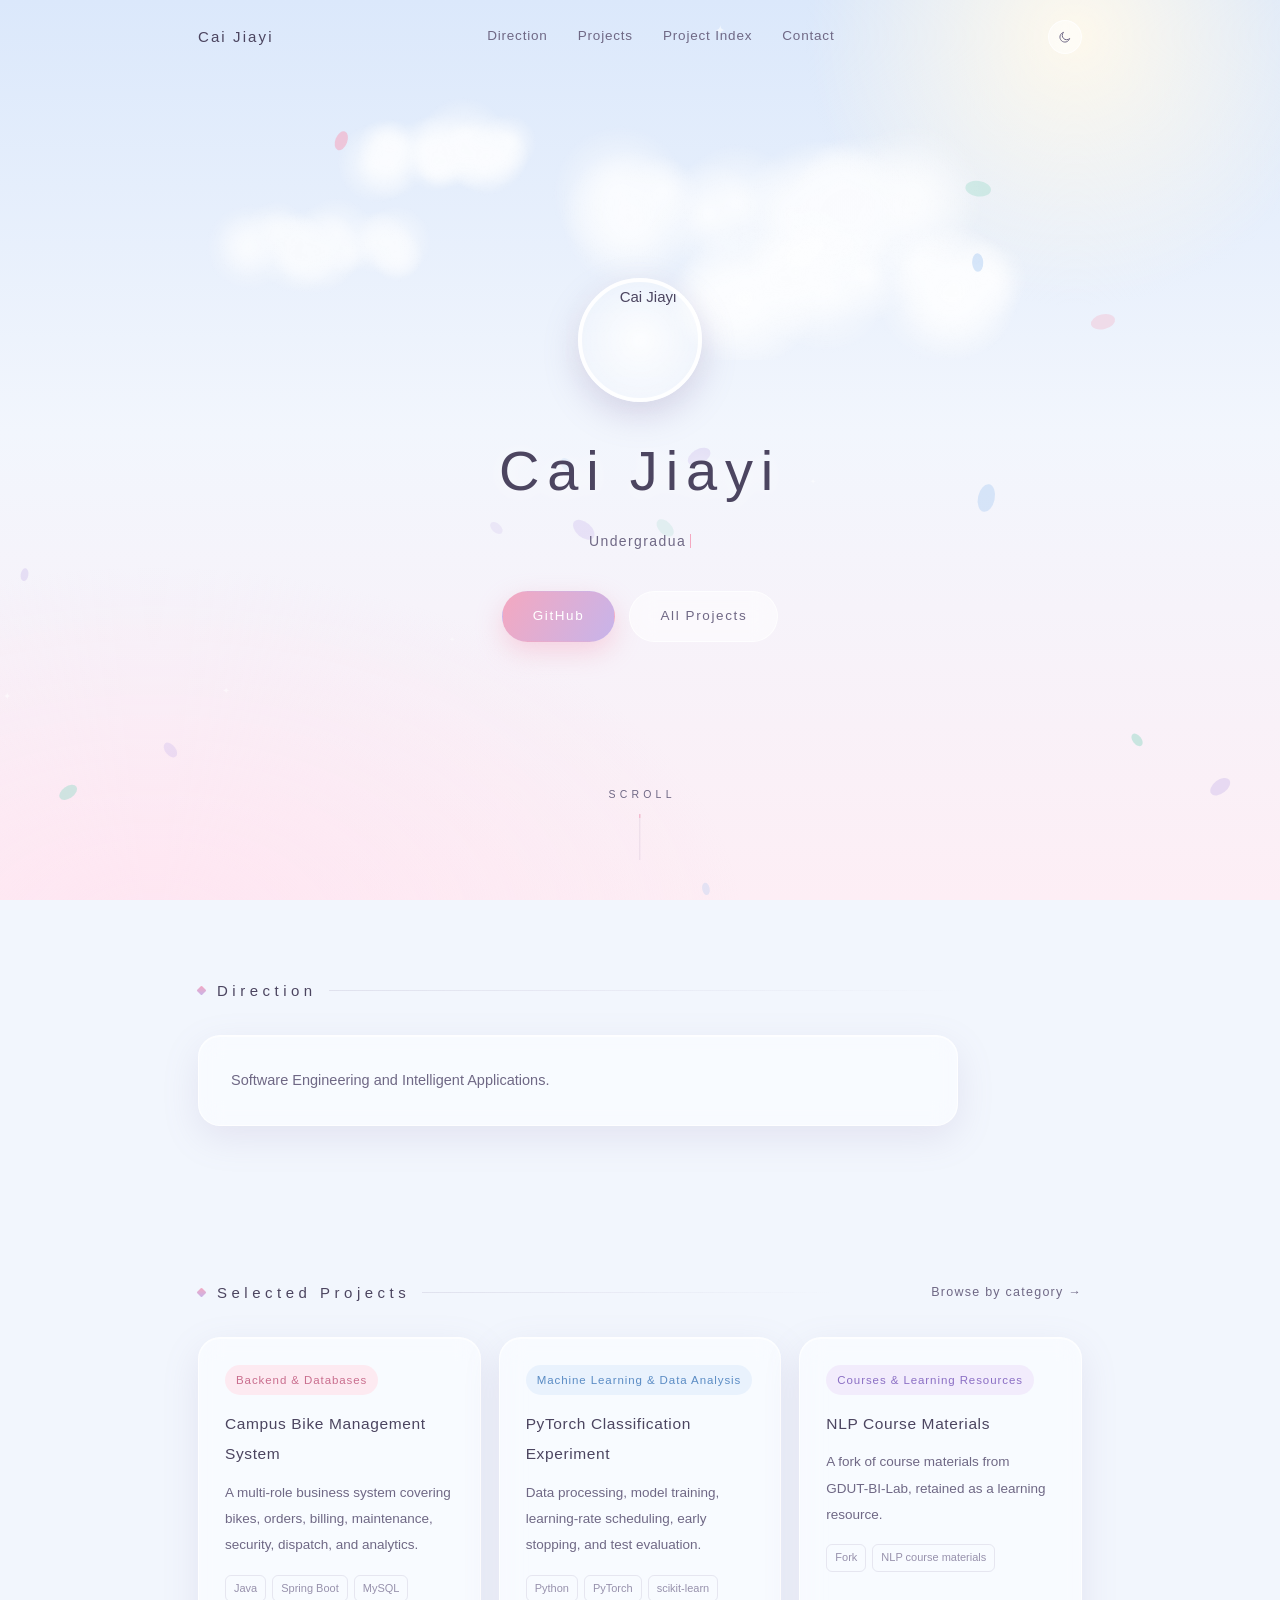
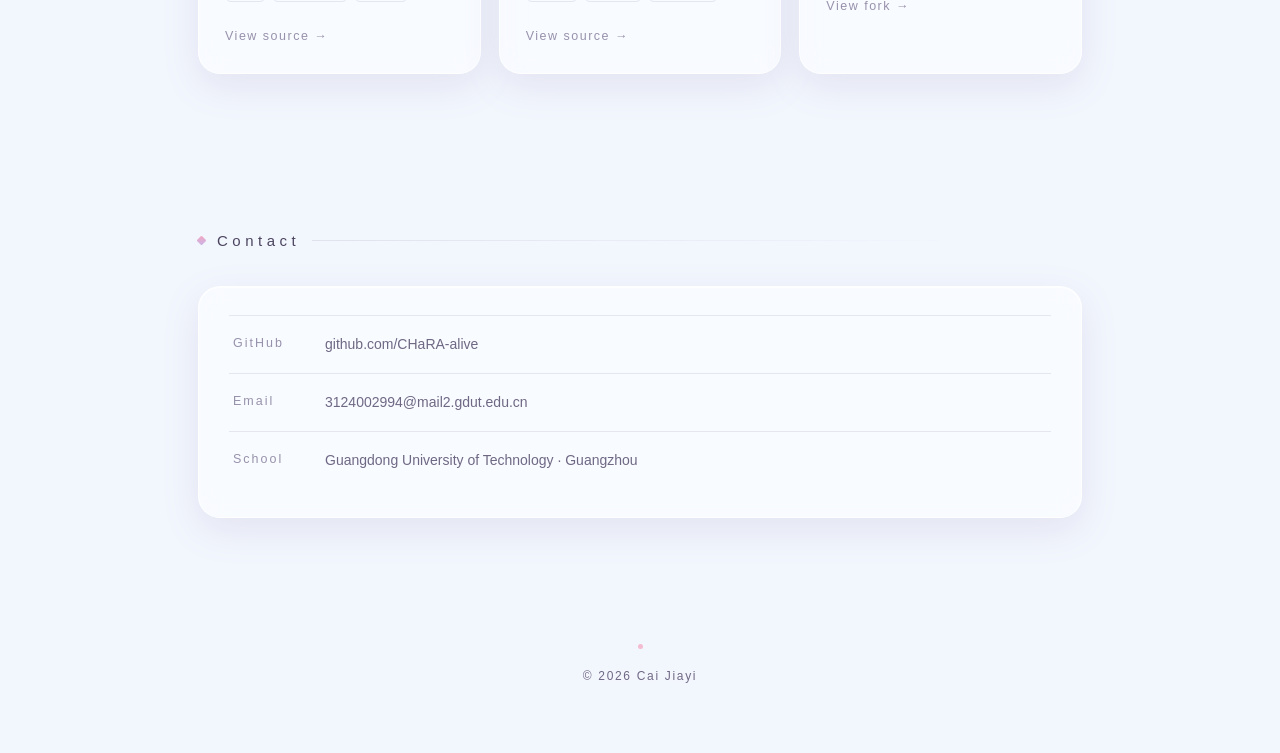
==== commit 654ba46b: "Restore-original-visual-style" ====
--- a/index.html
+++ b/index.html
@@ -5,153 +5,144 @@
   <meta name="viewport" content="width=device-width, initial-scale=1.0" />
   <title>Cai Jiayi</title>
   <meta name="description" content="Personal project homepage of Cai Jiayi." />
-  <link rel="icon" href="data:image/svg+xml,%3Csvg xmlns='http://www.w3.org/2000/svg' viewBox='0 0 32 32'%3E%3Crect x='6' y='6' width='20' height='20' rx='4' fill='%23222222'/%3E%3C/svg%3E" />
+  <link rel="icon" href="data:image/svg+xml,%3Csvg xmlns='http://www.w3.org/2000/svg' viewBox='0 0 32 32'%3E%3Ccircle cx='16' cy='16' r='11' fill='%23f4b6ca'/%3E%3C/svg%3E" />
   <link rel="stylesheet" href="style.css" />
   <script>document.documentElement.classList.add("js");</script>
 </head>
 <body id="top">
-  <header class="topbar" id="nav">
-    <div class="page-width topbar-inner">
-      <a class="brand" href="index.html">Cai Jiayi</a>
-      <div class="nav-actions">
-        <nav class="nav-links" aria-label="Primary navigation">
-          <a href="#projects">Projects</a>
-          <a href="projects.html">Project Index</a>
-          <a href="#contact">Contact</a>
-        </nav>
-        <button class="theme-btn" id="theme-toggle" type="button" aria-label="Toggle color theme">
-          <svg class="ico-moon" viewBox="0 0 24 24" width="17" height="17" fill="none"
-               stroke="currentColor" stroke-width="1.7" stroke-linecap="round" stroke-linejoin="round" aria-hidden="true">
-            <path d="M20.5 14.2A8.5 8.5 0 0 1 9.8 3.5 8.8 8.8 0 1 0 20.5 14.2Z" />
-          </svg>
-          <svg class="ico-sun" viewBox="0 0 24 24" width="17" height="17" fill="none"
-               stroke="currentColor" stroke-width="1.7" stroke-linecap="round" aria-hidden="true">
-            <circle cx="12" cy="12" r="4" />
-            <path d="M12 2.8v2M12 19.2v2M4.4 4.4l1.4 1.4M18.2 18.2l1.4 1.4M2.8 12h2M19.2 12h2M4.4 19.6l1.4-1.4M18.2 5.8l1.4-1.4" />
-          </svg>
-        </button>
-      </div>
+  <canvas id="scene" aria-hidden="true"></canvas>
+
+  <header class="nav" id="nav">
+    <div class="nav-inner">
+      <a class="brand" href="#top">Cai Jiayi</a>
+      <nav class="nav-links" aria-label="Primary navigation">
+        <a href="#about" class="nav-link">Direction</a>
+        <a href="#projects" class="nav-link">Projects</a>
+        <a href="projects.html" class="nav-link">Project Index</a>
+        <a href="#contact" class="nav-link">Contact</a>
+      </nav>
+      <button class="theme-btn" id="theme-toggle" type="button" aria-label="Toggle color theme">
+        <svg class="ico-moon" viewBox="0 0 24 24" width="14" height="14" fill="none"
+             stroke="currentColor" stroke-width="1.7" stroke-linejoin="round" aria-hidden="true">
+          <path d="M20 14.5A8.5 8.5 0 1 1 9.5 4a7 7 0 0 0 10.5 10.5z" />
+        </svg>
+        <svg class="ico-sun" viewBox="0 0 24 24" width="14" height="14" fill="none"
+             stroke="currentColor" stroke-width="1.7" stroke-linecap="round" aria-hidden="true">
+          <circle cx="12" cy="12" r="4" />
+          <path d="M12 2.8v2M12 19.2v2M4.4 4.4l1.4 1.4M18.2 18.2l1.4 1.4M2.8 12h2M19.2 12h2M4.4 19.6l1.4-1.4M18.2 5.8l1.4-1.4" />
+        </svg>
+      </button>
     </div>
   </header>
 
-  <main class="page-width">
-    <section class="profile" aria-labelledby="profile-name">
-      <div class="profile-copy reveal">
-        <h1 id="profile-name">Cai Jiayi</h1>
-        <p class="profile-school">Undergraduate Student at Guangdong University of Technology</p>
-        <p class="profile-direction">Software Engineering and Intelligent Applications</p>
+  <main>
+    <section class="hero" id="top">
+      <div class="hero-inner">
+        <div class="avatar-wrap">
+          <span class="avatar-halo" aria-hidden="true"></span>
+          <img
+            class="avatar"
+            src="https://avatars.githubusercontent.com/u/273963325?v=4"
+            alt="Cai Jiayi"
+          />
+        </div>
 
-        <div class="profile-links">
-          <a href="https://github.com/CHaRA-alive" target="_blank" rel="noopener">GitHub</a>
-          <a href="projects.html">All Projects</a>
+        <h1 class="hero-name">Cai Jiayi</h1>
+        <p class="hero-typed">
+          <span id="typed"></span><span class="caret" aria-hidden="true"></span>
+        </p>
+
+        <div class="hero-actions">
+          <a class="btn btn-solid" href="https://github.com/CHaRA-alive" target="_blank" rel="noopener">GitHub</a>
+          <a class="btn btn-line" href="projects.html">All Projects</a>
         </div>
       </div>
 
-      <div class="profile-photo reveal">
-        <img src="https://avatars.githubusercontent.com/u/273963325?v=4" alt="Cai Jiayi" />
+      <a class="scroll-cue" href="#about" aria-label="Scroll to direction">
+        <span class="cue-text">SCROLL</span>
+        <span class="cue-track"><span class="cue-dot"></span></span>
+      </a>
+    </section>
+
+    <section class="section" id="about">
+      <h2 class="sec-title reveal">Direction</h2>
+      <div class="glass panel about-copy reveal">
+        <p class="last">Software Engineering and Intelligent Applications.</p>
       </div>
     </section>
 
-    <section class="content-section" id="projects" aria-labelledby="projects-title">
-      <div class="section-heading reveal">
-        <h2 id="projects-title">Selected Projects</h2>
-        <a href="projects.html">Browse by category →</a>
+    <section class="section" id="projects">
+      <div class="section-head reveal">
+        <h2 class="sec-title">Selected Projects</h2>
+        <a class="section-head-link" href="projects.html">Browse by category →</a>
       </div>
 
-      <div class="project-list">
+      <div class="cards">
         <a
-          class="project-row reveal"
+          class="glass card reveal"
           href="https://github.com/CHaRA-alive/CHaRA-alive.github.io/tree/main/projects/bike-system"
           target="_blank"
           rel="noopener"
         >
-          <div class="project-meta">
-            <span>Backend &amp; Databases</span>
-            <small>Systems development</small>
-          </div>
-          <div class="project-main">
-            <h3>Campus Bike Management System</h3>
-            <p>A multi-role business system covering bikes, orders, billing, maintenance, security, dispatch, and analytics.</p>
-            <div class="project-tags">
-              <span>Java</span>
-              <span>Spring Boot</span>
-              <span>MySQL</span>
-            </div>
-          </div>
-          <span class="project-arrow" aria-hidden="true">↗</span>
+          <span class="project-category project-category-pink">Backend &amp; Databases</span>
+          <h3>Campus Bike Management System</h3>
+          <p>A multi-role business system covering bikes, orders, billing, maintenance, security, dispatch, and analytics.</p>
+          <div class="project-tech"><span>Java</span><span>Spring Boot</span><span>MySQL</span></div>
+          <span class="more">View source</span>
         </a>
 
         <a
-          class="project-row reveal"
+          class="glass card reveal"
           href="https://github.com/CHaRA-alive/Firstone-26-4-6"
           target="_blank"
           rel="noopener"
         >
-          <div class="project-meta">
-            <span>Machine Learning &amp; Data Analysis</span>
-            <small>Practice code</small>
-          </div>
-          <div class="project-main">
-            <h3>PyTorch Classification Experiment</h3>
-            <p>Data processing, model training, learning-rate scheduling, early stopping, and test evaluation.</p>
-            <div class="project-tags">
-              <span>Python</span>
-              <span>PyTorch</span>
-              <span>scikit-learn</span>
-            </div>
-          </div>
-          <span class="project-arrow" aria-hidden="true">↗</span>
+          <span class="project-category project-category-blue">Machine Learning &amp; Data Analysis</span>
+          <h3>PyTorch Classification Experiment</h3>
+          <p>Data processing, model training, learning-rate scheduling, early stopping, and test evaluation.</p>
+          <div class="project-tech"><span>Python</span><span>PyTorch</span><span>scikit-learn</span></div>
+          <span class="more">View source</span>
         </a>
 
         <a
-          class="project-row reveal"
+          class="glass card reveal"
           href="https://github.com/CHaRA-alive/teaching-nlp"
           target="_blank"
           rel="noopener"
         >
-          <div class="project-meta">
-            <span>Courses &amp; Learning Resources</span>
-            <small>GitHub Fork</small>
-          </div>
-          <div class="project-main">
-            <h3>NLP Course Materials</h3>
-            <p>A fork of course materials from GDUT-BI-Lab, retained as a learning resource.</p>
-            <div class="project-tags">
-              <span>Fork</span>
-              <span>NLP course materials</span>
-            </div>
-          </div>
-          <span class="project-arrow" aria-hidden="true">↗</span>
+          <span class="project-category project-category-lav">Courses &amp; Learning Resources</span>
+          <h3>NLP Course Materials</h3>
+          <p>A fork of course materials from GDUT-BI-Lab, retained as a learning resource.</p>
+          <div class="project-tech"><span>Fork</span><span>NLP course materials</span></div>
+          <span class="more">View fork</span>
         </a>
       </div>
     </section>
 
-    <section class="content-section" id="contact" aria-labelledby="contact-title">
-      <div class="section-heading reveal">
-        <h2 id="contact-title">Contact</h2>
+    <section class="section" id="contact">
+      <h2 class="sec-title reveal">Contact</h2>
+      <div class="glass pad reveal">
+        <ul class="contact-list">
+          <li>
+            <span class="k">GitHub</span>
+            <a href="https://github.com/CHaRA-alive" target="_blank" rel="noopener">github.com/CHaRA-alive</a>
+          </li>
+          <li>
+            <span class="k">Email</span>
+            <a href="mailto:3124002994@mail2.gdut.edu.cn">3124002994@mail2.gdut.edu.cn</a>
+          </li>
+          <li>
+            <span class="k">School</span>
+            <span class="v">Guangdong University of Technology · Guangzhou</span>
+          </li>
+        </ul>
       </div>
-      <ul class="contact-list reveal">
-        <li>
-          <span>GitHub</span>
-          <a href="https://github.com/CHaRA-alive" target="_blank" rel="noopener">github.com/CHaRA-alive</a>
-        </li>
-        <li>
-          <span>Email</span>
-          <a href="mailto:3124002994@mail2.gdut.edu.cn">3124002994@mail2.gdut.edu.cn</a>
-        </li>
-        <li>
-          <span>School</span>
-          <p>Guangdong University of Technology · Guangzhou</p>
-        </li>
-      </ul>
     </section>
   </main>
 
   <footer class="footer">
-    <div class="page-width footer-inner">
-      <span>© <span id="year">2026</span> Cai Jiayi</span>
-      <a href="#top">Back to top ↑</a>
-    </div>
+    <span class="footer-star" aria-hidden="true"></span>
+    <p>© <span id="year">2026</span> Cai Jiayi</p>
   </footer>
 
   <button class="to-top" id="to-top" type="button" aria-label="Back to top">↑</button>
--- a/style.css
+++ b/style.css
@@ -1,30 +1,70 @@
+/* =========================================================
+   配色：改这里就能换整站颜色
+
+   ★ 想用自己的二次元图片当背景：
+     把下面 --hero-image 的 none 改成 url("background.jpg")，
+     把图片放进同一个文件夹即可（建议 1920×1080 以上）。
+   ========================================================= */
 :root {
-  --bg: #fbfbfa;
-  --surface: #ffffff;
-  --text: #1c1c1b;
-  --muted: #70706c;
-  --faint: #969690;
-  --line: #deded9;
-  --line-strong: #c8c8c2;
-  --accent: #9a5c52;
-  --header: rgba(251, 251, 250, 0.9);
-  --font-sans: -apple-system, BlinkMacSystemFont, "Segoe UI", "PingFang SC",
-    "Hiragino Sans GB", "Microsoft YaHei", sans-serif;
-  --font-display: Georgia, "Times New Roman", "Noto Serif SC", "Songti SC",
-    "SimSun", serif;
-  --width: 1040px;
-}
-
+  --hero-image: none;
+
+  /* 天空渐变：上面冷蓝，下面暖粉 —— 动漫黄昏的常见配色 */
+  --sky-1: #dbe8fb;
+  --sky-2: #f2f6fd;
+  --sky-3: #fdeef5;
+
+  --ink: #4c4560;
+  --ink-2: #6f6885;
+  --muted: #9791ac;
+
+  /* 四个粉彩点缀色 */
+  --pink: #f4a8c0;
+  --pink-soft: #fdeaf1;
+  --blue: #a6c8f2;
+  --blue-soft: #e9f2fd;
+  --lav: #c7b4ea;
+  --lav-soft: #f2ecfc;
+  --mint: #a7ddd0;
+  --mint-soft: #e7f7f3;
+
+  /* 玻璃 */
+  --glass: rgba(255, 255, 255, 0.5);
+  --glass-hi: rgba(255, 255, 255, 0.72);
+  --glass-line: rgba(255, 255, 255, 0.75);
+  --glass-line-hi: rgba(255, 255, 255, 0.95);
+  --glass-shadow: 0 12px 36px rgba(140, 130, 175, 0.15);
+  --line: rgba(122, 104, 148, 0.14);
+
+  --font-sans: -apple-system, BlinkMacSystemFont, "PingFang SC",
+    "Hiragino Sans GB", "Microsoft YaHei", "Segoe UI", sans-serif;
+  --maxw: 940px;
+}
+
+/* 夜空 */
 [data-theme="dark"] {
-  --bg: #111110;
-  --surface: #181817;
-  --text: #efefeb;
-  --muted: #aaa9a3;
-  --faint: #7f7e79;
-  --line: #30302d;
-  --line-strong: #464641;
-  --accent: #d49a90;
-  --header: rgba(17, 17, 16, 0.9);
+  --sky-1: #1a1f3d;
+  --sky-2: #241f45;
+  --sky-3: #38274a;
+
+  --ink: #ece8f7;
+  --ink-2: #bdb6d2;
+  --muted: #8b84a6;
+
+  --pink: #eaa6c2;
+  --blue: #9dc2f0;
+  --lav: #bfa9e6;
+  --mint: #a4dbd0;
+  --pink-soft: rgba(244, 168, 192, 0.14);
+  --blue-soft: rgba(166, 200, 242, 0.14);
+  --lav-soft: rgba(199, 180, 234, 0.14);
+  --mint-soft: rgba(167, 221, 208, 0.14);
+
+  --glass: rgba(255, 255, 255, 0.07);
+  --glass-hi: rgba(255, 255, 255, 0.11);
+  --glass-line: rgba(255, 255, 255, 0.14);
+  --glass-line-hi: rgba(255, 255, 255, 0.24);
+  --glass-shadow: 0 12px 36px rgba(0, 0, 0, 0.32);
+  --line: rgba(255, 255, 255, 0.12);
 }
 
 * { box-sizing: border-box; }
@@ -37,301 +77,772 @@
 body {
   margin: 0;
   min-height: 100vh;
-  background: var(--bg);
-  color: var(--text);
+  color: var(--ink);
   font-family: var(--font-sans);
-  font-size: 15.5px;
-  line-height: 1.75;
+  font-size: 15px;
+  line-height: 1.95;
+  overflow-x: hidden;
   -webkit-font-smoothing: antialiased;
-  transition: background 0.3s ease, color 0.3s ease;
-}
-
-::selection {
-  background: var(--text);
-  color: var(--bg);
-}
-
-a {
-  color: inherit;
-  text-decoration: none;
-}
-
-.page-width {
+
+  /* 第一层：你的图片（默认没有）；第二层：天空渐变 */
+  background-color: var(--sky-2);
+  background-image: var(--hero-image),
+    linear-gradient(180deg, var(--sky-1) 0%, var(--sky-2) 48%, var(--sky-3) 100%);
+  background-size: cover, cover;
+  background-position: center top, center;
+  background-attachment: fixed, fixed;
+  background-repeat: no-repeat, no-repeat;
+  transition: color 0.5s ease;
+}
+
+/* 阳光与地平线的柔光 */
+body::before {
+  content: "";
+  position: fixed;
+  inset: 0;
+  z-index: 0;
+  pointer-events: none;
+  background:
+    radial-gradient(34vw 34vw at 84% 4%, rgba(255, 249, 235, 0.95), transparent 62%),
+    radial-gradient(64vw 40vw at 12% 104%, rgba(255, 226, 240, 0.72), transparent 72%);
+}
+
+[data-theme="dark"] body::before {
+  background:
+    radial-gradient(30vw 30vw at 84% 4%, rgba(255, 246, 214, 0.22), transparent 62%),
+    radial-gradient(64vw 40vw at 12% 104%, rgba(120, 90, 160, 0.42), transparent 72%);
+}
+
+a { color: inherit; text-decoration: none; }
+
+/* ===================== 云与花瓣的画布 ===================== */
+#scene {
+  position: fixed;
+  inset: 0;
   width: 100%;
-  max-width: var(--width);
+  height: 100%;
+  z-index: 1;
+  pointer-events: none;
+}
+
+.nav, main, .footer, .to-top { position: relative; z-index: 2; }
+
+/* ===================== 毛玻璃 ===================== */
+.glass {
+  border-radius: 22px;
+  background: var(--glass);
+  border: 1px solid var(--glass-line);
+  backdrop-filter: blur(12px) saturate(150%);
+  -webkit-backdrop-filter: blur(12px) saturate(150%);
+  box-shadow: var(--glass-shadow), inset 0 1px 0 rgba(255, 255, 255, 0.7);
+  transition: background 0.45s ease, border-color 0.45s ease, box-shadow 0.45s ease,
+    transform 0.45s cubic-bezier(0.22, 1, 0.36, 1);
+}
+
+[data-theme="dark"] .glass {
+  box-shadow: var(--glass-shadow), inset 0 1px 0 rgba(255, 255, 255, 0.07);
+}
+
+.pad { padding: 28px 30px; }
+
+/* ===================== 导航 ===================== */
+.nav {
+  position: fixed;
+  top: 0;
+  left: 0;
+  right: 0;
+  z-index: 10;
+  border-bottom: 1px solid transparent;
+  transition: background 0.4s ease, border-color 0.4s ease, backdrop-filter 0.4s ease;
+}
+
+.nav.scrolled {
+  background: var(--glass);
+  backdrop-filter: blur(14px) saturate(160%);
+  -webkit-backdrop-filter: blur(14px) saturate(160%);
+  border-bottom-color: var(--glass-line);
+}
+
+.nav-inner {
+  max-width: var(--maxw);
   margin: 0 auto;
-  padding-left: 24px;
-  padding-right: 24px;
-}
-
-.topbar {
-  position: sticky;
-  top: 0;
-  z-index: 20;
-  background: var(--header);
-  border-bottom: 1px solid transparent;
-  backdrop-filter: blur(14px);
-  -webkit-backdrop-filter: blur(14px);
-  transition: border-color 0.25s ease;
-}
-
-.topbar.scrolled { border-bottom-color: var(--line); }
-
-.topbar-inner {
+  padding: 20px 28px;
   display: flex;
   align-items: center;
   justify-content: space-between;
-  gap: 24px;
-  padding-top: 19px;
-  padding-bottom: 19px;
+  gap: 18px;
 }
 
 .brand {
-  flex: 0 0 auto;
-  font-family: var(--font-display);
-  font-size: 18px;
-  font-weight: 600;
-  letter-spacing: -0.01em;
-}
-
-.nav-actions {
-  display: flex;
-  align-items: center;
-  gap: 26px;
+  font-size: 15px;
+  font-weight: 500;
+  letter-spacing: 0.14em;
 }
 
 .nav-links {
   display: flex;
-  align-items: center;
-  gap: 28px;
-}
-
-.nav-links a {
+  gap: 30px;
+  font-size: 13.5px;
+  letter-spacing: 0.06em;
+}
+
+.nav-link {
   position: relative;
-  color: var(--muted);
-  font-size: 13.5px;
-  transition: color 0.2s ease;
-}
-
-.nav-links a:hover,
-.nav-links a.active { color: var(--text); }
-
-.nav-links a.active::after {
+  color: var(--ink-2);
+  padding-bottom: 2px;
+  transition: color 0.3s ease;
+}
+
+.nav-link::after {
   content: "";
   position: absolute;
   left: 50%;
-  bottom: -8px;
+  bottom: -5px;
   width: 4px;
   height: 4px;
   margin-left: -2px;
   border-radius: 50%;
-  background: var(--accent);
-}
+  background: var(--pink);
+  opacity: 0;
+  transform: scale(0.4);
+  transition: opacity 0.3s ease, transform 0.3s ease;
+}
+
+.nav-link:hover { color: var(--ink); }
+.nav-link.active { color: var(--ink); }
+.nav-link.active::after,
+.nav-link:hover::after { opacity: 1; transform: scale(1); }
 
 .theme-btn {
   width: 34px;
   height: 34px;
   display: grid;
   place-items: center;
-  padding: 0;
-  border: 1px solid var(--line);
   border-radius: 50%;
-  background: transparent;
-  color: var(--muted);
+  border: 1px solid var(--glass-line);
+  background: var(--glass);
+  backdrop-filter: blur(10px);
+  -webkit-backdrop-filter: blur(10px);
+  color: var(--ink-2);
   cursor: pointer;
-  transition: color 0.2s ease, border-color 0.2s ease;
+  transition: color 0.3s ease, border-color 0.3s ease, transform 0.4s ease;
 }
 
 .theme-btn:hover {
-  color: var(--text);
-  border-color: var(--line-strong);
+  color: var(--pink);
+  border-color: var(--pink);
+  transform: rotate(18deg);
 }
 
 .theme-btn svg { display: block; }
-.ico-sun { display: none; }
-[data-theme="dark"] .ico-sun { display: block; }
-[data-theme="dark"] .ico-moon { display: none; }
-
-main { position: relative; }
-
-.profile {
-  display: grid;
-  grid-template-columns: minmax(0, 1fr) 290px;
+.ico-sun { display: none !important; }
+[data-theme="dark"] .ico-sun { display: block !important; }
+[data-theme="dark"] .ico-moon { display: none !important; }
+
+/* ===================== 首屏 ===================== */
+.hero {
+  min-height: 100vh;
+  min-height: 100svh;
+  display: flex;
+  flex-direction: column;
   align-items: center;
-  gap: 76px;
-  padding-top: 86px;
-  padding-bottom: 78px;
-}
-
-.profile-copy { min-width: 0; }
-
-.profile h1 {
-  margin: 0 0 22px;
-  font-family: var(--font-display);
-  font-size: clamp(3rem, 7vw, 4.6rem);
-  font-weight: 400;
-  line-height: 1.05;
-  letter-spacing: -0.035em;
-}
-
-.profile-school,
-.profile-direction {
-  margin: 0;
-  max-width: 600px;
-}
-
-.profile-school {
-  color: var(--text);
-  font-size: 17px;
-}
-
-.profile-direction {
-  color: var(--muted);
-  font-size: 15px;
-}
-
-.profile-links {
-  display: flex;
-  flex-wrap: wrap;
-  gap: 22px;
-  margin-top: 28px;
-}
-
-.profile-links a {
-  padding-bottom: 2px;
-  border-bottom: 1px solid var(--text);
-  font-size: 13.5px;
-  transition: color 0.2s ease, border-color 0.2s ease;
-}
-
-.profile-links a:hover {
-  color: var(--accent);
-  border-color: var(--accent);
-}
-
-.profile-photo {
-  width: 100%;
-  aspect-ratio: 1;
-  overflow: hidden;
-  border-radius: 14px;
-  background: var(--surface);
-  border: 1px solid var(--line);
-}
-
-.profile-photo img {
+  justify-content: center;
+  text-align: center;
+  padding: 130px 28px 110px;
+  position: relative;
+}
+
+.hero-inner { max-width: 620px; }
+
+.avatar-wrap {
+  position: relative;
+  width: 124px;
+  height: 124px;
+  margin: 0 auto 34px;
+  animation: float 6.5s ease-in-out infinite;
+}
+
+@keyframes float {
+  0%, 100% { transform: translateY(0); }
+  50% { transform: translateY(-9px); }
+}
+
+.avatar-halo {
+  position: absolute;
+  inset: -16px;
+  border-radius: 50%;
+  background: radial-gradient(circle, rgba(255, 255, 255, 0.85), rgba(255, 255, 255, 0) 70%);
+  backdrop-filter: blur(2px);
+  animation: halo 5s ease-in-out infinite;
+}
+
+@keyframes halo {
+  0%, 100% { transform: scale(1); opacity: 0.95; }
+  50% { transform: scale(1.14); opacity: 0.5; }
+}
+
+.avatar {
+  position: relative;
   width: 100%;
   height: 100%;
+  border-radius: 50%;
+  object-fit: cover;
   display: block;
-  object-fit: cover;
-}
-
-.content-section {
-  padding-top: 54px;
-  padding-bottom: 62px;
-  border-top: 1px solid var(--line);
-}
-
-.section-heading {
+  border: 4px solid rgba(255, 255, 255, 0.9);
+  box-shadow: 0 12px 34px rgba(140, 130, 175, 0.3);
+}
+
+[data-theme="dark"] .avatar { border-color: rgba(255, 255, 255, 0.18); }
+
+.hero-name {
+  margin: 0;
+  font-size: clamp(2.2rem, 7vw, 3.5rem);
+  font-weight: 300;
+  letter-spacing: 0.14em;
+  line-height: 1.25;
+  color: var(--ink);
+  text-shadow: 0 2px 18px rgba(255, 255, 255, 0.9);
+}
+
+[data-theme="dark"] .hero-name { text-shadow: 0 2px 18px rgba(0, 0, 0, 0.6); }
+
+.hero-typed {
+  margin: 22px 0 36px;
+  min-height: 1.9em;
+  font-size: 14px;
+  letter-spacing: 0.1em;
+  color: var(--ink-2);
+  text-shadow: 0 1px 10px rgba(255, 255, 255, 0.85);
+}
+
+[data-theme="dark"] .hero-typed { text-shadow: 0 1px 10px rgba(0, 0, 0, 0.55); }
+
+.caret {
+  display: inline-block;
+  width: 1px;
+  height: 1em;
+  margin-left: 4px;
+  vertical-align: -0.12em;
+  background: var(--pink);
+  animation: blink 1.1s steps(1) infinite;
+}
+
+@keyframes blink { 50% { opacity: 0; } }
+
+.hero-actions {
+  display: flex;
+  gap: 14px;
+  justify-content: center;
+  flex-wrap: wrap;
+  margin-top: 36px;
+}
+
+/* ===================== 按钮 ===================== */
+.btn {
+  display: inline-block;
+  padding: 11px 30px;
+  border-radius: 999px;
+  font-size: 13.5px;
+  letter-spacing: 0.12em;
+  border: 1px solid transparent;
+  transition: transform 0.35s cubic-bezier(0.22, 1, 0.36, 1), box-shadow 0.35s ease,
+    border-color 0.35s ease, color 0.35s ease, background 0.35s ease;
+}
+
+.btn:hover { transform: translateY(-3px); }
+
+.btn-solid {
+  background: linear-gradient(120deg, var(--pink), var(--lav));
+  color: #fff;
+  box-shadow: 0 10px 26px rgba(244, 168, 192, 0.45);
+}
+
+.btn-solid:hover { box-shadow: 0 16px 34px rgba(244, 168, 192, 0.55); }
+
+.btn-line {
+  border-color: var(--glass-line);
+  background: var(--glass);
+  backdrop-filter: blur(12px);
+  -webkit-backdrop-filter: blur(12px);
+  color: var(--ink-2);
+}
+
+.btn-line:hover { border-color: var(--blue); color: var(--ink); }
+
+/* ===================== 向下滚动 ===================== */
+.scroll-cue {
+  position: absolute;
+  bottom: 40px;
+  left: 50%;
+  transform: translateX(-50%);
+  display: flex;
+  flex-direction: column;
+  align-items: center;
+  gap: 10px;
+}
+
+.cue-text {
+  font-size: 10.5px;
+  letter-spacing: 0.4em;
+  color: var(--ink-2);
+  padding-left: 0.4em;
+}
+
+.cue-track {
+  position: relative;
+  width: 1px;
+  height: 46px;
+  background: var(--line);
+  overflow: hidden;
+}
+
+.cue-dot {
+  position: absolute;
+  left: -1.5px;
+  width: 4px;
+  height: 4px;
+  border-radius: 50%;
+  background: var(--pink);
+  animation: drop 2.2s cubic-bezier(0.6, 0, 0.4, 1) infinite;
+}
+
+@keyframes drop {
+  0% { top: -6px; opacity: 0; }
+  25% { opacity: 1; }
+  70% { opacity: 1; }
+  100% { top: 46px; opacity: 0; }
+}
+
+/* ===================== 区块 ===================== */
+.section {
+  max-width: var(--maxw);
+  margin: 0 auto;
+  padding: 76px 28px;
+}
+
+.sec-title {
+  display: flex;
+  align-items: center;
+  gap: 12px;
+  margin: 0 0 30px;
+  font-size: 15px;
+  font-weight: 500;
+  letter-spacing: 0.3em;
+}
+
+.sec-title::before {
+  content: "";
+  width: 7px;
+  height: 7px;
+  border-radius: 1px;
+  background: linear-gradient(135deg, var(--pink), var(--lav));
+  transform: rotate(45deg);
+}
+
+.sec-title::after {
+  content: "";
+  flex: 1;
+  height: 1px;
+  background: linear-gradient(90deg, var(--line), transparent 85%);
+}
+
+/* ===================== 关于 ===================== */
+.about-layout {
+  display: grid;
+  grid-template-columns: 1.5fr 1fr;
+  gap: 20px;
+  align-items: start;
+}
+
+.panel { padding: 30px 32px; }
+
+.panel p {
+  margin: 0 0 14px;
+  color: var(--ink-2);
+  font-size: 14.5px;
+}
+
+.panel p.last { margin-bottom: 0; }
+
+.about-copy { max-width: 760px; }
+
+.section-head {
+  display: flex;
+  align-items: center;
+  justify-content: space-between;
+  gap: 24px;
+  margin-bottom: 30px;
+}
+
+.section-head .sec-title {
+  flex: 1;
+  margin: 0;
+}
+
+.section-head-link {
+  flex: 0 0 auto;
+  font-size: 12.5px;
+  letter-spacing: 0.1em;
+  color: var(--ink-2);
+  transition: color 0.3s ease;
+}
+
+.section-head-link:hover { color: var(--pink); }
+
+.facts {
+  list-style: none;
+  margin: 0;
+  padding: 0;
+  display: grid;
+  gap: 12px;
+}
+
+.facts li {
   display: flex;
   align-items: baseline;
   justify-content: space-between;
-  gap: 24px;
+  gap: 12px;
+  padding: 14px 20px;
+}
+
+.facts li:hover {
+  transform: translateX(5px);
+  border-color: var(--glass-line-hi);
+}
+
+.facts b {
+  font-size: 1.45rem;
+  font-weight: 400;
+  color: var(--pink);
+}
+
+.facts b.small { font-size: 0.95rem; letter-spacing: 0.16em; color: var(--lav); }
+
+.facts span { font-size: 12.5px; letter-spacing: 0.08em; color: var(--ink-2); }
+
+/* ===================== 技能 ===================== */
+.chips {
+  list-style: none;
+  margin: 0;
+  padding: 0;
+  display: flex;
+  flex-wrap: wrap;
+  gap: 11px;
+}
+
+.chips li {
+  padding: 8px 20px;
+  border-radius: 999px;
+  font-size: 13px;
+  letter-spacing: 0.08em;
+  border: 1px solid rgba(255, 255, 255, 0.5);
+  transition: transform 0.4s cubic-bezier(0.22, 1, 0.36, 1), box-shadow 0.4s ease;
+}
+
+.chips li:hover {
+  transform: translateY(-4px);
+  box-shadow: 0 10px 22px rgba(150, 135, 185, 0.22);
+}
+
+.c1 { background: var(--pink-soft); color: #c96e8e; }
+.c2 { background: var(--blue-soft); color: #5b8cc4; }
+.c3 { background: var(--lav-soft); color: #8b6fc4; }
+.c4 { background: var(--mint-soft); color: #4e9e8b; }
+
+[data-theme="dark"] .c1 { color: #f0b3c8; }
+[data-theme="dark"] .c2 { color: #b0cdf5; }
+[data-theme="dark"] .c3 { color: #cebdee; }
+[data-theme="dark"] .c4 { color: #b0e3d7; }
+[data-theme="dark"] .chips li { border-color: rgba(255, 255, 255, 0.12); }
+
+/* ===================== 项目 ===================== */
+.cards {
+  display: grid;
+  grid-template-columns: repeat(auto-fit, minmax(240px, 1fr));
+  gap: 18px;
+}
+
+.card {
+  display: block;
+  padding: 26px 26px 24px;
+}
+
+.card:hover {
+  transform: translateY(-7px);
+  background: var(--glass-hi);
+  border-color: var(--glass-line-hi);
+}
+
+.dot {
+  display: block;
+  width: 9px;
+  height: 9px;
+  border-radius: 50%;
+  margin-bottom: 16px;
+}
+
+.dot-1 { background: var(--pink); box-shadow: 0 0 0 5px var(--pink-soft); }
+.dot-2 { background: var(--blue); box-shadow: 0 0 0 5px var(--blue-soft); }
+.dot-3 { background: var(--lav); box-shadow: 0 0 0 5px var(--lav-soft); }
+
+.card h3 {
+  margin: 0 0 10px;
+  font-size: 15.5px;
+  font-weight: 500;
+  letter-spacing: 0.04em;
+}
+
+.card p {
+  margin: 0 0 16px;
+  font-size: 13.5px;
+  color: var(--ink-2);
+}
+
+.project-category {
+  display: inline-block;
+  margin-bottom: 14px;
+  padding: 4px 11px;
+  border-radius: 999px;
+  font-size: 11.5px;
+  letter-spacing: 0.08em;
+}
+
+.project-category-pink { background: var(--pink-soft); color: #c96e8e; }
+.project-category-blue { background: var(--blue-soft); color: #5b8cc4; }
+.project-category-lav { background: var(--lav-soft); color: #8b6fc4; }
+
+[data-theme="dark"] .project-category-pink { color: #f0b3c8; }
+[data-theme="dark"] .project-category-blue { color: #b0cdf5; }
+[data-theme="dark"] .project-category-lav { color: #cebdee; }
+
+.project-tech {
+  display: flex;
+  flex-wrap: wrap;
+  gap: 6px;
   margin-bottom: 18px;
 }
 
-.section-heading h2,
-.subpage-hero h1 {
-  margin: 0;
-  font-family: var(--font-display);
+.project-tech span {
+  padding: 2px 8px;
+  border: 1px solid var(--line);
+  border-radius: 6px;
+  font-size: 11px;
+  color: var(--muted);
+}
+
+.more {
+  font-size: 12.5px;
+  letter-spacing: 0.12em;
+  color: var(--muted);
+  transition: color 0.35s ease;
+}
+
+.more::after { content: " →"; }
+.card:hover .more { color: var(--pink); }
+
+/* ===================== 项目分类页 ===================== */
+.projects-main {
+  width: 100%;
+  max-width: var(--maxw);
+  margin: 0 auto;
+  padding: 136px 28px 36px;
+}
+
+.projects-hero {
+  max-width: 720px;
+  margin-bottom: 42px;
+}
+
+.page-eyebrow {
+  margin: 0 0 12px;
+  font-size: 11.5px;
+  letter-spacing: 0.28em;
+  color: var(--muted);
+}
+
+.page-title {
+  margin: 0 0 16px;
+  font-size: clamp(2rem, 6vw, 3rem);
   font-weight: 400;
-  letter-spacing: -0.02em;
-}
-
-.section-heading h2 { font-size: 29px; }
-
-.section-heading > a {
+  letter-spacing: 0.08em;
+  line-height: 1.3;
+}
+
+.page-lead {
+  max-width: 620px;
+  margin: 0 0 22px;
+  color: var(--ink-2);
+}
+
+.back-link {
+  font-size: 13px;
+  color: var(--ink-2);
+  transition: color 0.3s ease;
+}
+
+.back-link:hover { color: var(--pink); }
+
+.folder-list {
+  display: grid;
+  gap: 16px;
+}
+
+.project-folder {
+  overflow: hidden;
+}
+
+.project-folder summary {
+  display: flex;
+  align-items: center;
+  gap: 18px;
+  padding: 22px 24px;
+  cursor: pointer;
+  list-style: none;
+  transition: background 0.35s ease;
+}
+
+.project-folder summary::-webkit-details-marker { display: none; }
+.project-folder summary:hover { background: var(--glass-hi); }
+
+.folder-icon {
+  position: relative;
+  flex: 0 0 46px;
+  height: 34px;
+  border-radius: 7px 8px 8px 8px;
+  background: linear-gradient(145deg, var(--pink), var(--lav));
+  box-shadow: 0 7px 16px rgba(170, 135, 185, 0.24);
+}
+
+.folder-icon::before {
+  content: "";
+  position: absolute;
+  top: -6px;
+  left: 0;
+  width: 22px;
+  height: 8px;
+  border-radius: 5px 5px 0 0;
+  background: var(--pink);
+}
+
+.folder-icon-blue {
+  background: linear-gradient(145deg, var(--blue), var(--lav));
+}
+
+.folder-icon-blue::before { background: var(--blue); }
+.folder-icon-lav { background: linear-gradient(145deg, var(--lav), var(--mint)); }
+.folder-icon-lav::before { background: var(--lav); }
+
+.folder-copy {
+  display: grid;
+  flex: 1;
+  min-width: 0;
+  gap: 2px;
+}
+
+.folder-title {
+  font-size: 15px;
+  font-weight: 500;
+  letter-spacing: 0.05em;
+}
+
+.folder-note {
+  font-size: 12.5px;
+  color: var(--muted);
+}
+
+.folder-meta {
+  flex: 0 0 auto;
+  padding: 4px 10px;
+  border: 1px solid var(--line);
+  border-radius: 999px;
+  font-size: 11.5px;
+  color: var(--muted);
+}
+
+.project-folder summary::after {
+  content: "⌄";
+  display: inline-block;
   flex: 0 0 auto;
   color: var(--muted);
-  font-size: 12.5px;
-  transition: color 0.2s ease;
-}
-
-.section-heading > a:hover { color: var(--accent); }
-
-.project-list { border-top: 1px solid var(--line); }
-
-.project-row {
+  transition: transform 0.3s ease;
+}
+
+.project-folder[open] summary::after { transform: rotate(180deg); }
+
+.folder-body {
+  padding: 0 24px 24px 88px;
+  border-top: 1px solid var(--line);
+}
+
+.project-entry {
   display: grid;
-  grid-template-columns: 190px minmax(0, 1fr) 26px;
-  gap: 32px;
+  grid-template-columns: minmax(0, 1fr) auto;
   align-items: start;
-  padding: 29px 0;
-  border-bottom: 1px solid var(--line);
-  transition: color 0.2s ease, padding-left 0.25s ease;
-}
-
-.project-row:hover {
-  color: var(--accent);
-  padding-left: 8px;
-}
-
-.project-meta {
-  display: grid;
-  gap: 3px;
+  gap: 28px;
+  padding-top: 24px;
+}
+
+.entry-main { min-width: 0; }
+
+.entry-kicker {
+  margin: 0 0 7px;
+  font-size: 11.5px;
+  letter-spacing: 0.08em;
   color: var(--muted);
-  font-size: 12.5px;
-  line-height: 1.55;
-}
-
-.project-meta small {
-  color: var(--faint);
-  font-size: 11.5px;
-}
-
-.project-main { min-width: 0; }
-
-.project-main h3 {
-  margin: 0 0 8px;
-  font-family: var(--font-display);
-  font-size: 21px;
+}
+
+.project-entry h2 {
+  margin: 0 0 10px;
+  font-size: 17px;
   font-weight: 500;
-  line-height: 1.35;
-}
-
-.project-main p {
+  letter-spacing: 0.03em;
+}
+
+.project-entry p {
   margin: 0;
-  color: var(--muted);
-  font-size: 13.8px;
-}
-
-.project-tags,
+  color: var(--ink-2);
+  font-size: 13.5px;
+}
+
 .entry-tags {
   display: flex;
   flex-wrap: wrap;
   gap: 7px;
-  margin-top: 13px;
-}
-
-.project-tags span,
+  margin-top: 14px;
+}
+
 .entry-tags span {
-  padding: 2px 8px;
+  padding: 3px 9px;
+  border-radius: 6px;
+  background: var(--glass-hi);
   border: 1px solid var(--line);
-  border-radius: 4px;
-  color: var(--faint);
   font-size: 11px;
-  line-height: 1.65;
-}
-
-.project-arrow {
-  color: var(--muted);
-  font-size: 18px;
-  line-height: 1;
-  transition: color 0.2s ease, transform 0.2s ease;
-}
-
-.project-row:hover .project-arrow {
-  color: var(--accent);
-  transform: translate(2px, -2px);
+  color: var(--ink-2);
+}
+
+.entry-link {
+  display: inline-block;
+  padding: 8px 16px;
+  border: 1px solid var(--glass-line);
+  border-radius: 999px;
+  background: var(--glass);
+  font-size: 12.5px;
+  white-space: nowrap;
+  color: var(--ink-2);
+  transition: color 0.3s ease, border-color 0.3s ease, transform 0.3s ease;
+}
+
+.entry-link:hover {
+  color: var(--pink);
+  border-color: var(--pink);
+  transform: translateY(-2px);
+}
+
+/* ===================== 联系 ===================== */
+.contact-lead {
+  margin: 0 0 12px;
+  font-size: 14px;
+  color: var(--ink-2);
 }
 
 .contact-list {
@@ -342,254 +853,86 @@
 }
 
 .contact-list li {
-  display: grid;
-  grid-template-columns: 130px minmax(0, 1fr);
+  display: flex;
   gap: 24px;
-  padding: 13px 0;
+  padding: 15px 4px;
   border-bottom: 1px solid var(--line);
-  font-size: 13.5px;
-}
-
-.contact-list li > span {
-  color: var(--faint);
+  font-size: 14px;
+  transition: padding-left 0.4s cubic-bezier(0.22, 1, 0.36, 1);
+}
+
+.contact-list li:last-child { border-bottom: 0; }
+.contact-list li:hover { padding-left: 14px; }
+
+.contact-list .k {
+  flex: 0 0 68px;
   font-size: 12.5px;
-}
-
-.contact-list p {
+  letter-spacing: 0.16em;
+  color: var(--muted);
+}
+
+.contact-list a { color: var(--ink-2); transition: color 0.3s ease; }
+.contact-list a:hover { color: var(--pink); }
+.contact-list .v { color: var(--ink-2); }
+
+/* ===================== 页脚 ===================== */
+.footer {
+  padding: 50px 28px 64px;
+  text-align: center;
+}
+
+.footer-star {
+  display: block;
+  width: 5px;
+  height: 5px;
+  margin: 0 auto 16px;
+  border-radius: 50%;
+  background: var(--pink);
+  opacity: 0.75;
+}
+
+.footer p {
   margin: 0;
-  color: var(--muted);
-}
-
-.contact-list a {
-  width: fit-content;
-  color: var(--muted);
-  border-bottom: 1px solid transparent;
-  transition: color 0.2s ease, border-color 0.2s ease;
-}
-
-.contact-list a:hover {
-  color: var(--accent);
-  border-color: var(--accent);
-}
-
-.footer {
-  padding: 20px 0 42px;
-}
-
-.footer-inner {
-  display: flex;
-  align-items: center;
-  justify-content: space-between;
-  gap: 24px;
-  padding-top: 22px;
-  border-top: 1px solid var(--line);
-  color: var(--faint);
   font-size: 12px;
-}
-
-.footer-inner a:hover { color: var(--accent); }
-
+  letter-spacing: 0.14em;
+  color: var(--ink-2);
+  text-shadow: 0 1px 10px rgba(255, 255, 255, 0.8);
+}
+
+[data-theme="dark"] .footer p { text-shadow: 0 1px 10px rgba(0, 0, 0, 0.6); }
+
+/* ===================== 回到顶部 ===================== */
 .to-top {
   position: fixed;
-  right: 24px;
-  bottom: 24px;
-  width: 38px;
-  height: 38px;
-  border: 1px solid var(--line);
+  right: 26px;
+  bottom: 26px;
+  z-index: 10;
+  width: 40px;
+  height: 40px;
   border-radius: 50%;
-  background: var(--surface);
-  color: var(--muted);
+  border: 1px solid var(--glass-line);
+  background: var(--glass);
+  backdrop-filter: blur(12px);
+  -webkit-backdrop-filter: blur(12px);
+  color: var(--ink-2);
+  font-size: 14px;
   cursor: pointer;
   opacity: 0;
   visibility: hidden;
-  transform: translateY(8px);
-  transition: opacity 0.2s ease, transform 0.2s ease, visibility 0.2s,
-    color 0.2s ease, border-color 0.2s ease;
-}
-
-.to-top.show {
-  opacity: 1;
-  visibility: visible;
-  transform: none;
-}
-
-.to-top:hover {
-  color: var(--accent);
-  border-color: var(--accent);
-}
-
-.subpage-hero {
-  padding-top: 78px;
-  padding-bottom: 56px;
-}
-
-.eyebrow {
-  margin: 0 0 12px;
-  color: var(--faint);
-  font-size: 11px;
-  letter-spacing: 0.22em;
-}
-
-.subpage-hero h1 {
-  font-size: clamp(2.7rem, 7vw, 4.1rem);
-  line-height: 1.1;
-}
-
-.subpage-lead {
-  max-width: 620px;
-  margin: 18px 0 22px;
-  color: var(--muted);
-}
-
-.back-link {
-  color: var(--muted);
-  font-size: 13px;
-  transition: color 0.2s ease;
-}
-
-.back-link:hover { color: var(--accent); }
-
-.folder-list {
-  border-top: 1px solid var(--line);
-}
-
-.project-folder {
-  border-bottom: 1px solid var(--line);
-}
-
-.project-folder summary {
-  display: grid;
-  grid-template-columns: 46px minmax(0, 1fr) auto 20px;
-  align-items: center;
-  gap: 20px;
-  padding: 23px 0;
-  cursor: pointer;
-  list-style: none;
-}
-
-.project-folder summary::-webkit-details-marker { display: none; }
-
-.project-folder summary::after {
-  content: "⌄";
-  color: var(--muted);
-  transition: transform 0.2s ease;
-}
-
-.project-folder[open] summary::after { transform: rotate(180deg); }
-
-.folder-icon {
-  position: relative;
-  width: 42px;
-  height: 31px;
-  border-radius: 5px;
-  background: #d8c4bf;
-}
-
-.folder-icon::before {
-  content: "";
-  position: absolute;
-  top: -5px;
-  left: 0;
-  width: 19px;
-  height: 7px;
-  border-radius: 4px 4px 0 0;
-  background: #d8c4bf;
-}
-
-[data-theme="dark"] .folder-icon,
-[data-theme="dark"] .folder-icon::before {
-  background: #6d514c;
-}
-
-.folder-icon-blue,
-.folder-icon-blue::before { background: #b9c9d2; }
-
-[data-theme="dark"] .folder-icon-blue,
-[data-theme="dark"] .folder-icon-blue::before {
-  background: #435963;
-}
-
-.folder-icon-lav,
-.folder-icon-lav::before { background: #cbc5d7; }
-
-[data-theme="dark"] .folder-icon-lav,
-[data-theme="dark"] .folder-icon-lav::before {
-  background: #514a60;
-}
-
-.folder-copy {
-  display: grid;
-  min-width: 0;
-  gap: 1px;
-}
-
-.folder-title {
-  font-family: var(--font-display);
-  font-size: 18px;
-}
-
-.folder-note {
-  color: var(--faint);
-  font-size: 12.5px;
-}
-
-.folder-count {
-  color: var(--faint);
-  font-size: 11.5px;
-  white-space: nowrap;
-}
-
-.folder-body {
-  padding: 0 0 28px 66px;
-}
-
-.project-entry {
-  display: grid;
-  grid-template-columns: minmax(0, 1fr) auto;
-  gap: 32px;
-  align-items: start;
-  padding-top: 4px;
-}
-
-.entry-main { min-width: 0; }
-
-.entry-kicker {
-  margin: 0 0 6px;
-  color: var(--faint);
-  font-size: 11.5px;
-}
-
-.project-entry h2 {
-  margin: 0 0 9px;
-  font-family: var(--font-display);
-  font-size: 21px;
-  font-weight: 500;
-}
-
-.project-entry p {
-  margin: 0;
-  color: var(--muted);
-  font-size: 13.8px;
-}
-
-.entry-link {
-  padding-bottom: 2px;
-  border-bottom: 1px solid var(--text);
-  color: var(--text);
-  font-size: 12.5px;
-  white-space: nowrap;
-  transition: color 0.2s ease, border-color 0.2s ease;
-}
-
-.entry-link:hover {
-  color: var(--accent);
-  border-color: var(--accent);
-}
-
+  transform: translateY(10px);
+  transition: opacity 0.45s ease, transform 0.45s ease, visibility 0.45s,
+    color 0.35s ease, border-color 0.35s ease;
+}
+
+.to-top.show { opacity: 1; visibility: visible; transform: none; }
+.to-top:hover { color: var(--pink); border-color: var(--pink); }
+
+/* ===================== 滚动出现 ===================== */
 .js .reveal {
   opacity: 0;
-  transform: translateY(14px);
-  transition: opacity 0.6s ease, transform 0.6s ease;
+  transform: translateY(20px);
+  transition: opacity 0.95s cubic-bezier(0.22, 1, 0.36, 1),
+    transform 0.95s cubic-bezier(0.22, 1, 0.36, 1);
 }
 
 .js .reveal.in {
@@ -597,118 +940,40 @@
   transform: none;
 }
 
+.js .cards .reveal:nth-child(2) { transition-delay: 0.1s; }
+.js .cards .reveal:nth-child(3) { transition-delay: 0.2s; }
+.js .facts.reveal li:nth-child(2) { transition-delay: 0.08s; }
+.js .facts.reveal li:nth-child(3) { transition-delay: 0.16s; }
+
+/* ===================== 窄屏 ===================== */
 @media (max-width: 760px) {
-  .page-width {
-    padding-left: 20px;
-    padding-right: 20px;
-  }
-
-  .topbar-inner {
-    gap: 10px;
-    padding-top: 15px;
-    padding-bottom: 15px;
-  }
-
-  .brand {
-    flex: 0 0 auto;
-    font-size: 16px;
-  }
-
-  .nav-actions { gap: 12px; }
-  .nav-links { gap: 14px; }
-  .nav-links a { font-size: 12.5px; }
-  .theme-btn { flex: 0 0 34px; }
-
-  .profile {
-    grid-template-columns: 1fr;
-    gap: 34px;
-    padding-top: 54px;
-    padding-bottom: 54px;
-  }
-
-  .profile-photo {
-    width: 190px;
-    order: -1;
-  }
-
-  .profile h1 {
-    margin-bottom: 17px;
-    font-size: clamp(2.7rem, 13vw, 3.8rem);
-  }
-
-  .profile-school { font-size: 15.5px; }
-  .profile-direction { font-size: 14px; }
-
-  .content-section {
-    padding-top: 42px;
-    padding-bottom: 46px;
-  }
-
-  .section-heading {
-    align-items: flex-start;
-    flex-direction: column;
-    gap: 6px;
-    margin-bottom: 12px;
-  }
-
-  .section-heading h2 { font-size: 26px; }
-
-  .project-row {
-    grid-template-columns: 1fr 20px;
-    gap: 10px 16px;
-    padding: 23px 0;
-  }
-
-  .project-row:hover { padding-left: 0; }
-  .project-meta { grid-column: 1; }
-  .project-main { grid-column: 1; }
-  .project-arrow { grid-column: 2; grid-row: 1 / span 2; }
-  .project-main h3 { font-size: 19px; }
-
-  .contact-list li {
-    grid-template-columns: 80px minmax(0, 1fr);
-    gap: 14px;
-  }
-
-  .footer-inner {
-    align-items: flex-start;
-    flex-direction: column;
-    gap: 8px;
-  }
-
-  .subpage-hero {
-    padding-top: 52px;
-    padding-bottom: 40px;
-  }
-
-  .subpage-hero h1 { font-size: clamp(2.5rem, 13vw, 3.5rem); }
-
-  .project-folder summary {
-    grid-template-columns: 38px minmax(0, 1fr) 16px;
-    gap: 13px;
-  }
-
-  .folder-icon {
-    width: 34px;
-    height: 26px;
-  }
-
-  .folder-count { display: none; }
-  .folder-body { padding-left: 0; }
-
-  .project-entry {
-    grid-template-columns: 1fr;
-    gap: 16px;
-  }
-
+  body { font-size: 14.5px; }
+  .nav-inner { padding: 15px 18px; gap: 10px; }
+  .nav-links { gap: 12px; font-size: 12.5px; }
+  .brand { font-size: 13.5px; }
+  .brand, .theme-btn { flex: 0 0 auto; }
+  .section { padding: 56px 20px; }
+  .about-layout { grid-template-columns: 1fr; gap: 14px; }
+  .panel { padding: 24px 22px; }
+  .pad { padding: 22px 20px; }
+  .section-head { align-items: flex-start; flex-direction: column; gap: 10px; margin-bottom: 22px; }
+  .avatar-wrap { width: 104px; height: 104px; margin-bottom: 26px; }
+  .hero-name { letter-spacing: 0.1em; }
+  .projects-main { padding: 112px 20px 28px; }
+  .projects-hero { margin-bottom: 30px; }
+  .project-folder summary { gap: 13px; padding: 18px 18px; }
+  .folder-icon { flex-basis: 38px; height: 29px; }
+  .folder-meta { display: none; }
+  .folder-note { line-height: 1.6; }
+  .folder-body { padding: 0 18px 20px; }
+  .project-entry { grid-template-columns: 1fr; gap: 16px; }
   .entry-link { justify-self: start; }
+  .to-top { right: 16px; bottom: 16px; }
+  .glass { backdrop-filter: blur(9px) saturate(140%); -webkit-backdrop-filter: blur(9px) saturate(140%); }
 }
 
 @media (prefers-reduced-motion: reduce) {
   html { scroll-behavior: auto; }
-  .js .reveal {
-    opacity: 1;
-    transform: none;
-    transition: none;
-  }
-}
+  .avatar-wrap, .avatar-halo, .cue-dot, .caret { animation: none !important; }
+  .js .reveal { opacity: 1; transform: none; transition: none; }
+}
